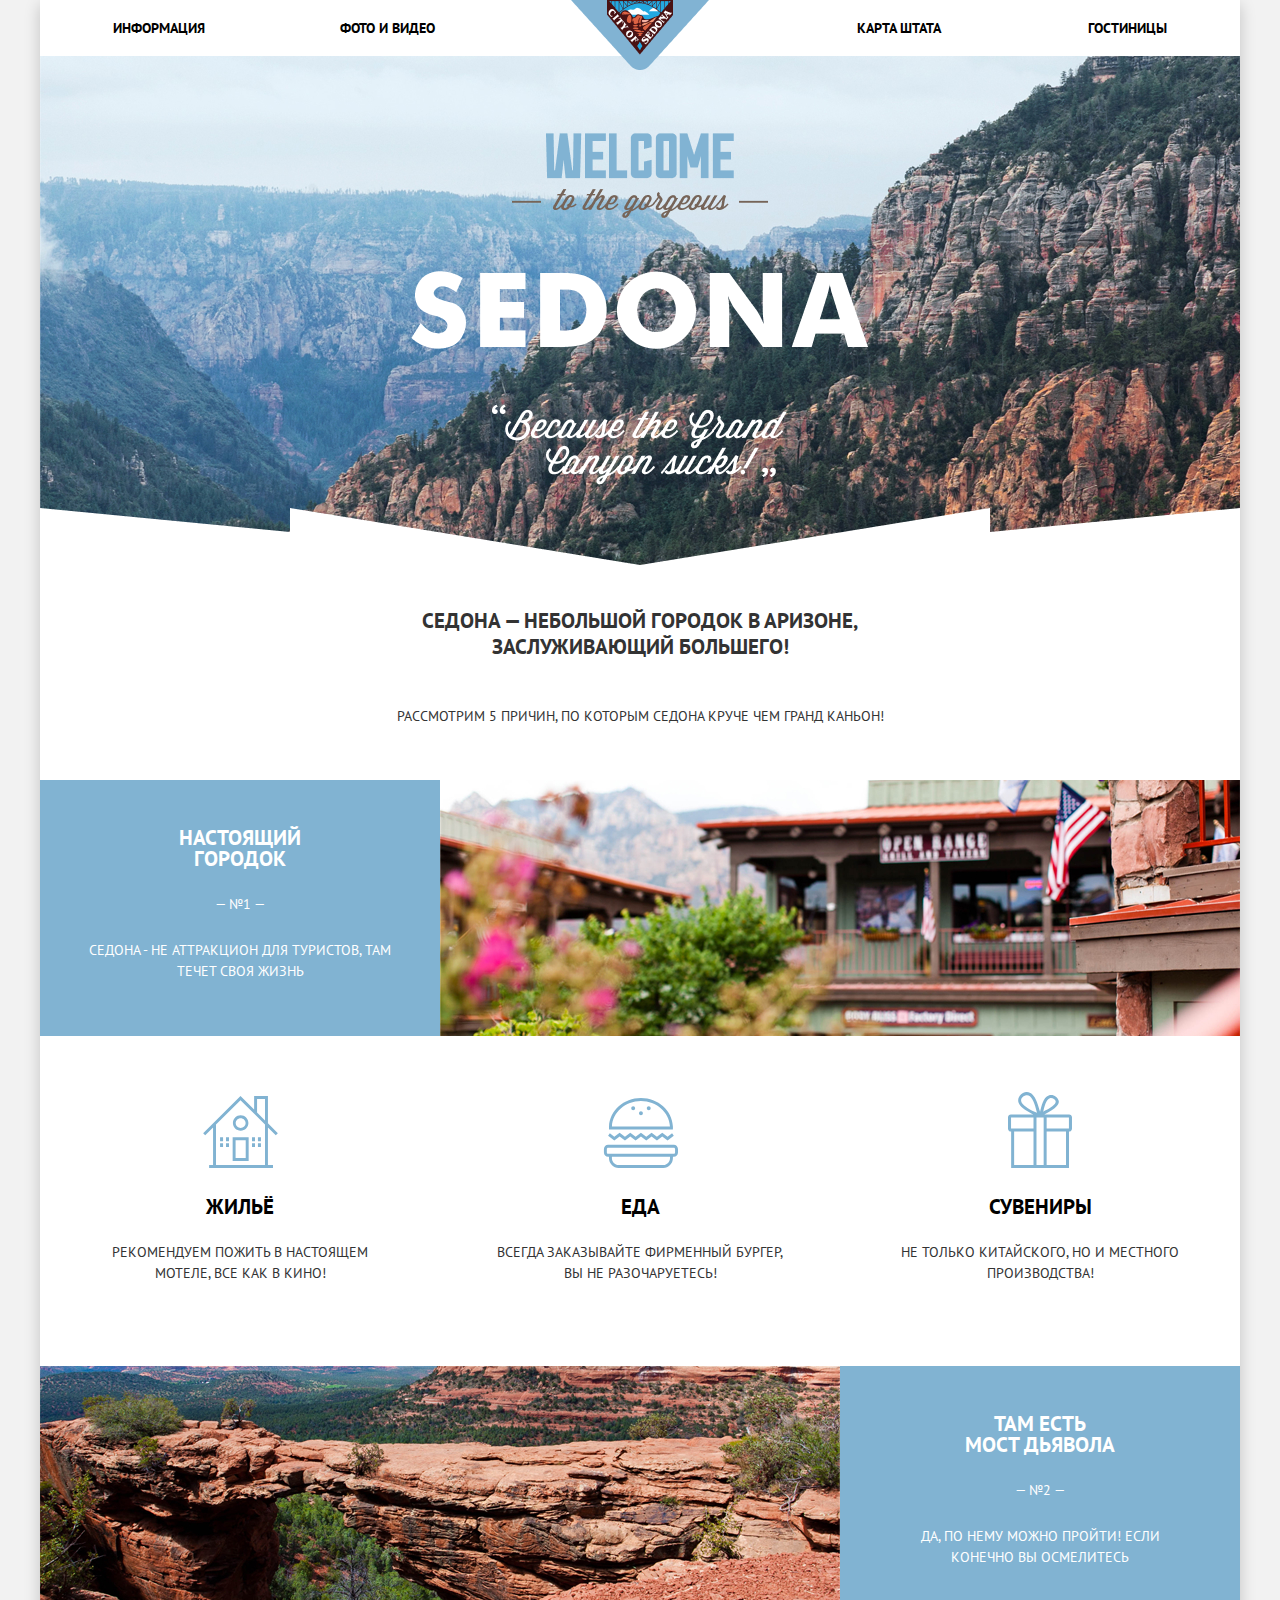
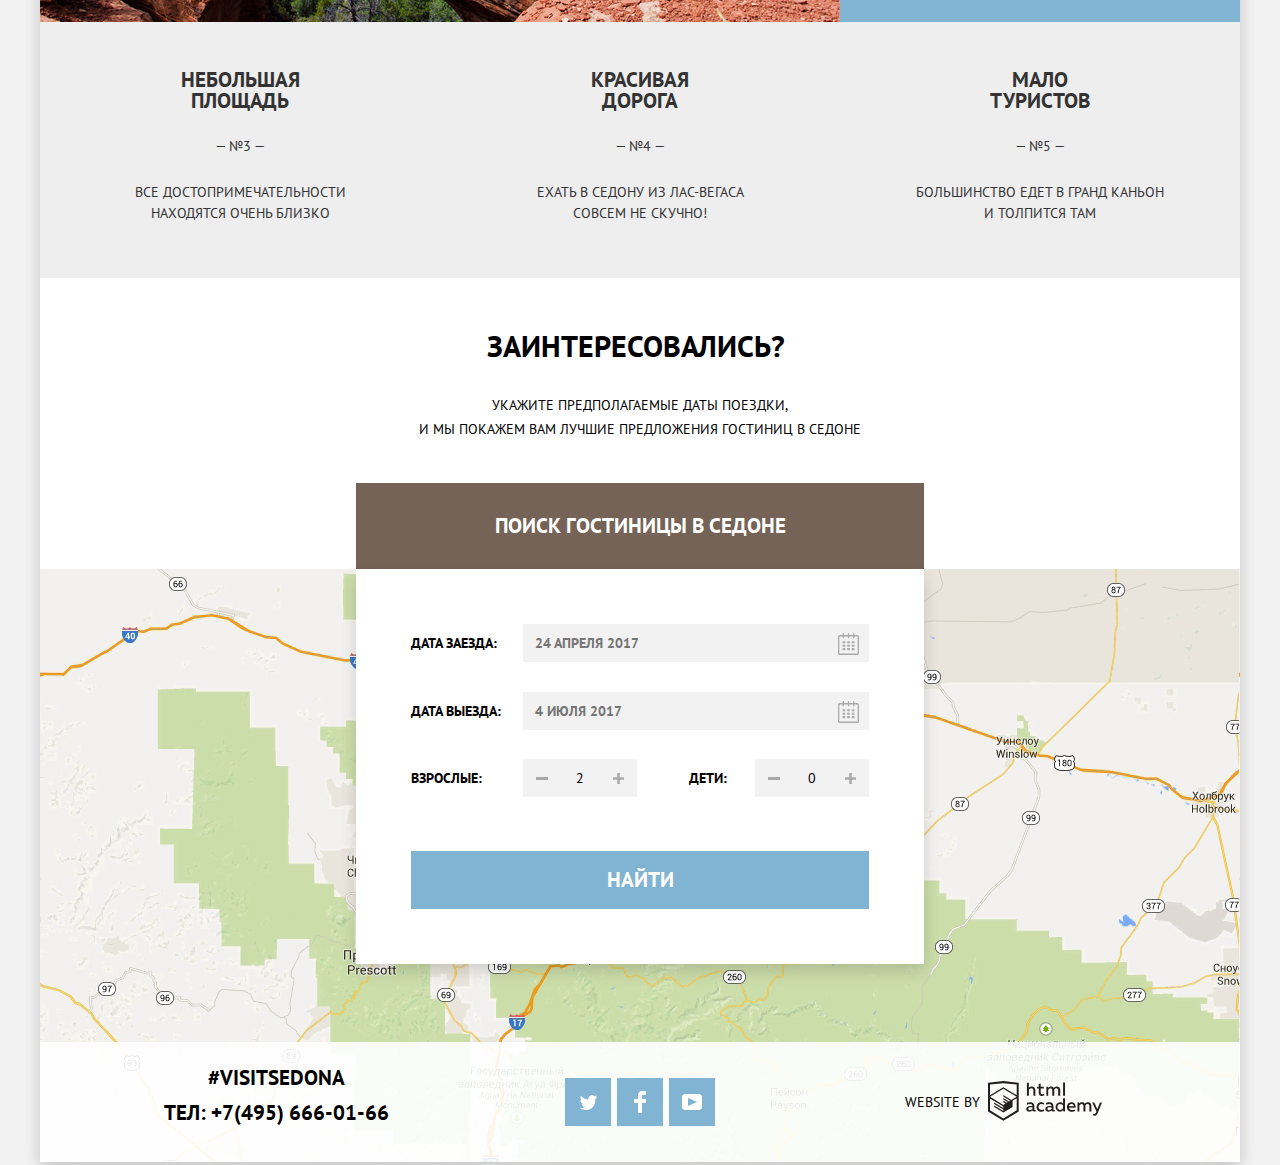
==== index.html @ 5b42297e "добавлен css.min" ====
<!DOCTYPE html>
<html class="page" lang="ru">

<head>
  <meta charset="utf-8">
  <title>HTML Academy: Седона</title>
  <link rel="icon" href="favicon.ico">
  <link rel="icon" href="img/Favicons/32.svg" type="image/svg+xml">
  <link rel="apple-touch-icon" href="img/Favicons/180.png">
  <link rel="manifest" href="manifest.webmanifest">
  <link rel="stylesheet" href="https://fonts.googleapis.com/css2?family=PT+Sans:wght@400;700&display=swap">
  <link rel="stylesheet" href="css/normalize.css">
  <link rel="stylesheet" href="css/style.min.css">
</head>

<body class="page-body">

  <header class="main-header container">
    <nav class="main-navigation">
      <ul class="site-navigation">
        <li><a class="navigation-link" href="#">Информация</a></li>
        <li><a class="navigation-link" href="#">Фото и видео</a></li>
        <li><a class="navigation-link" href="#">Карта штата</a></li>
        <li><a class="navigation-link" href="catalog.html">Гостиницы</a></li>
      </ul>
    </nav>
    <a class="main-header-logo"><img src="img/Icons/logo-sedona.png" alt="Логотип сайта города Седоны" width="138"
        height="70"></a>
  </header>

  <main class="container">
    <section class="welcome">
      <h1 class="visually-hidden">Поиск жилья в городке Седона</h1>
      <img class="welcome-img" src="img/Content/welcome.png" alt="Добро пожаловать в Седону" width="458" height="352">
    </section>

    <section class="features">
      <h2 class="visually-hidden">Преимущества</h2>
      <p class="features-slogan">Седона &mdash; небольшой городок в Аризоне,<br> заслуживающий большего!</p>
      <p class="features-list-title">Рассмотрим 5 причин, по которым Седона круче чем Гранд Каньон!</p>
      <ol class="features-list">
        <li class="features-item image-item">
          <div class="card">
            <h3>Настоящий <br> городок</h3>
            <span>&mdash; №1 &mdash;</span>
            <p>Седона - не аттракцион для туристов, там течет своя жизнь</p>
          </div>
          <img class="card-img-to-right" src="img/Content/sedona-houses.jpg" alt="Дома Седоны" width="800" height="256">
          <ul class="tips-list">
            <li class="tips-item">
              <h3>Жильё</h3>
              <p>Рекомендуем пожить в настоящем мотеле, все как в кино!</p>
              <img src="img/Icons/house-icon.svg" alt="Иконка дома" width="75" height="72">
            </li>
            <li class="tips-item">
              <h3>Еда</h3>
              <p>Всегда заказывайте фирменный бургер, вы не разочаруетесь!</p>
              <img src="img/Icons/burger-icon.svg" alt="Иконка бургера" width="75" height="70">
            </li>
            <li class="tips-item">
              <h3>Сувениры</h3>
              <p>Не только китайского, но и местного производства!</p>
              <img src="img/Icons/gift-icon.svg" alt="Иконка подарка" width="64" height="77">
            </li>
          </ul>
        </li>
        <li class="features-item image-item">
          <div class="card">
            <h3>Там есть <br> мост дьявола</h3>
            <span>&mdash; №2 &mdash;</span>
            <p>Да, по нему можно пройти! Если конечно вы осмелитесь</p>
          </div>
          <img class="card-img-to-left" src="img/Content/devils-bridge.jpg" alt="Каньон Мост дьявола" width="800"
            height="256">
        </li>
        <li class="features-item no-image-item">
          <div class="card">
            <h3>Небольшая <br> площадь</h3>
            <span>&mdash; №3 &mdash;</span>
            <p>Все достопримечательности находятся очень близко</p>
          </div>
        </li>
        <li class="features-item no-image-item">
          <div class="card">
            <h3>Красивая <br> дорога</h3>
            <span>&mdash; №4 &mdash;</span>
            <p>Ехать в Седону из Лас-Вегаса совсем не скучно!</p>
          </div>
        </li>
        <li class="features-item no-image-item">
          <div class="card">
            <h3>Мало <br> туристов</h3>
            <span>&mdash; №5 &mdash;</span>
            <p>Большинство едет в Гранд Каньон и&nbsp;толпится там</p>
          </div>
        </li>
      </ol>
    </section>

    <section class="hotel-appointment">
      <h2>Заинтересовались?</h2>
      <p class="appointment-info">Укажите предполагаемые даты поездки,<br> и мы покажем вам лучшие предложения гостиниц
        в Седоне</p>
      <div class="appointment-hotel-search">
        <div class="appointment-form-dropdown">
          <a href="catalog.html">Поиск гостиницы в Седоне</a>
        </div>
        <form class="appointment-form" action="https://echo.htmlacademy.ru" method="post">
          <div class="appointment-items">
            <div class="appointment-item">
              <label class="appointment-label" for="check-in-date">Дата заезда:</label>
              <div class="appointment-date-input">
                <input class="appointment-input" type="text" id="check-in-date" placeholder="24 апреля 2017">
                <svg class="calendar-icon" width="21" height="23" viewBox="0 0 21 23" fill="none"
                  xmlns="http://www.w3.org/2000/svg">
                  <path fill-rule="evenodd" clip-rule="evenodd"
                    d="M16.406 3.02498H19.251C20.217 3.02498 21 3.84698 21 4.86198V21.164C21 22.179 20.217 23 19.251 23H1.75C0.784 23 0 22.179 0 21.164V4.86198C0 3.84698 0.784 3.02498 1.75 3.02498H4.593V1.64798C4.593 1.26698 4.887 0.958984 5.25 0.958984C5.612 0.958984 5.906 1.26698 5.906 1.64798V3.02498H9.844V1.64798C9.844 1.26698 10.138 0.958984 10.501 0.958984C10.862 0.958984 11.156 1.26698 11.156 1.64798V3.02498H15.094V1.64798C15.094 1.26698 15.387 0.958984 15.75 0.958984C16.112 0.958984 16.406 1.26698 16.406 1.64798V3.02498ZM19.5646 21.484C19.6466 21.3979 19.691 21.2828 19.688 21.164H19.689V4.86198C19.689 4.60898 19.493 4.40298 19.252 4.40298H16.407V5.78098C16.407 6.16198 16.113 6.46998 15.751 6.46998C15.388 6.46998 15.095 6.16198 15.095 5.78098V4.40298H11.157V5.78098C11.157 6.16198 10.863 6.46998 10.502 6.46998C10.139 6.46998 9.845 6.16198 9.845 5.78098V4.40298H5.907V5.78098C5.907 6.16198 5.613 6.46998 5.251 6.46998C4.888 6.46998 4.594 6.16198 4.594 5.78098V4.40298H1.75C1.50263 4.40953 1.30696 4.61458 1.312 4.86198V21.164C1.30696 21.4114 1.50263 21.6164 1.75 21.623H19.251C19.3698 21.6201 19.4826 21.5701 19.5646 21.484Z"
                    fill="#A9A9A9" />
                  <path fill-rule="evenodd" clip-rule="evenodd"
                    d="M4.59399 9.2251H7.21899V11.2911H4.59399V9.2251ZM4.59399 12.6681H7.21899V14.7351H4.59399V12.6681ZM7.21899 16.1121H4.59399V18.1781H7.21899V16.1121ZM9.18799 16.1121H11.813V18.1781H9.18799V16.1121ZM11.813 12.6681H9.18799V14.7351H11.813V12.6681ZM9.18799 9.2251H11.813V11.2911H9.18799V9.2251ZM16.406 16.1121H13.781V18.1781H16.406V16.1121ZM13.781 12.6681H16.406V14.7351H13.781V12.6681ZM16.406 9.2251H13.781V11.2911H16.406V9.2251Z"
                    fill="#A9A9A9" />
                </svg>
              </div>
            </div>
            <div class="appointment-item">
              <label class="appointment-label" for="check-out-date">Дата выезда: </label>
              <div class="appointment-date-input">
                <input class="appointment-input" type="text" id="check-out-date" placeholder="4 июля 2017">
                <svg class="calendar-icon" width="21" height="23" viewBox="0 0 21 23" fill="none"
                  xmlns="http://www.w3.org/2000/svg">
                  <path fill-rule="evenodd" clip-rule="evenodd"
                    d="M16.406 3.02498H19.251C20.217 3.02498 21 3.84698 21 4.86198V21.164C21 22.179 20.217 23 19.251 23H1.75C0.784 23 0 22.179 0 21.164V4.86198C0 3.84698 0.784 3.02498 1.75 3.02498H4.593V1.64798C4.593 1.26698 4.887 0.958984 5.25 0.958984C5.612 0.958984 5.906 1.26698 5.906 1.64798V3.02498H9.844V1.64798C9.844 1.26698 10.138 0.958984 10.501 0.958984C10.862 0.958984 11.156 1.26698 11.156 1.64798V3.02498H15.094V1.64798C15.094 1.26698 15.387 0.958984 15.75 0.958984C16.112 0.958984 16.406 1.26698 16.406 1.64798V3.02498ZM19.5646 21.484C19.6466 21.3979 19.691 21.2828 19.688 21.164H19.689V4.86198C19.689 4.60898 19.493 4.40298 19.252 4.40298H16.407V5.78098C16.407 6.16198 16.113 6.46998 15.751 6.46998C15.388 6.46998 15.095 6.16198 15.095 5.78098V4.40298H11.157V5.78098C11.157 6.16198 10.863 6.46998 10.502 6.46998C10.139 6.46998 9.845 6.16198 9.845 5.78098V4.40298H5.907V5.78098C5.907 6.16198 5.613 6.46998 5.251 6.46998C4.888 6.46998 4.594 6.16198 4.594 5.78098V4.40298H1.75C1.50263 4.40953 1.30696 4.61458 1.312 4.86198V21.164C1.30696 21.4114 1.50263 21.6164 1.75 21.623H19.251C19.3698 21.6201 19.4826 21.5701 19.5646 21.484Z"
                    fill="#A9A9A9" />
                  <path fill-rule="evenodd" clip-rule="evenodd"
                    d="M4.59399 9.2251H7.21899V11.2911H4.59399V9.2251ZM4.59399 12.6681H7.21899V14.7351H4.59399V12.6681ZM7.21899 16.1121H4.59399V18.1781H7.21899V16.1121ZM9.18799 16.1121H11.813V18.1781H9.18799V16.1121ZM11.813 12.6681H9.18799V14.7351H11.813V12.6681ZM9.18799 9.2251H11.813V11.2911H9.18799V9.2251ZM16.406 16.1121H13.781V18.1781H16.406V16.1121ZM13.781 12.6681H16.406V14.7351H13.781V12.6681ZM16.406 9.2251H13.781V11.2911H16.406V9.2251Z"
                    fill="#A9A9A9" />
                </svg>
              </div>
            </div>
            <div class="half-items">
              <div class="half-item half-item-to-left">
                <label for="adult-counter">Взрослые: </label>
                <span class="number-counter">
                  <span class="number-input number-input-button" tabindex="-1">
                    <svg width="12" height="3" viewBox="0 0 12 3" fill="none" xmlns="http://www.w3.org/2000/svg">
                      <rect width="12" height="3" fill="#A9A9A9" />
                    </svg>
                  </span>
                  <input class="number-input" id="adult-counter" type="number" min="0" max="10" value="2" />
                  <span class="number-input number-input-button" tabindex="-1">
                    <svg width="11" height="11" viewBox="0 0 11 11" fill="none" xmlns="http://www.w3.org/2000/svg">
                      <path fill-rule="evenodd" clip-rule="evenodd"
                        d="M4.23086 6.76932V11H6.76932V6.76932H11V4.23086H6.76932V0H4.23085V4.23086H0V6.76932H4.23086Z"
                        fill="#A9A9A9" />
                    </svg>
                  </span>
                </span>
              </div>
              <div class="half-item half-item-to-right">
                <label for="kids-counter">Дети: </label>
                <span class="number-counter">
                  <span class="number-input number-input-button" tabindex="-1">
                    <svg width="12" height="3" viewBox="0 0 12 3" fill="none" xmlns="http://www.w3.org/2000/svg">
                      <rect width="12" height="3" fill="#A9A9A9" />
                    </svg>
                  </span>
                  <input class="number-input" id="kids-counter" type="number" min="0" max="10" value="0" />
                  <span class="number-input number-input-button" tabindex="-1">
                    <svg width="11" height="11" viewBox="0 0 11 11" fill="none" xmlns="http://www.w3.org/2000/svg">
                      <path fill-rule="evenodd" clip-rule="evenodd"
                        d="M4.23086 6.76932V11H6.76932V6.76932H11V4.23086H6.76932V0H4.23085V4.23086H0V6.76932H4.23086Z"
                        fill="#A9A9A9" />
                    </svg>
                  </span>
                </span>
              </div>
            </div>
          </div>
          <button class="find-button"><span>Найти</span></button>
        </form>
      </div>
    </section>

    <section class="main-map">
      <h2 class="visually-hidden">Карта</h2>
      <iframe
        src="https://www.google.com/maps/embed?pb=!1m18!1m12!1m3!1d52385.18050597841!2d-111.83015800780844!3d34.854373381029255!2m3!1f0!2f0!3f0!3m2!1i1024!2i768!4f13.1!3m3!1m2!1s0x872da132f942b00d%3A0x5548c523fa6c8efd!2z0KHQtdC00L7QvdCwLCDQkNGA0LjQt9C-0L3QsCA4NjMzNiwg0KHQqNCQ!5e0!3m2!1sru!2sru!4v1616085485214!5m2!1sru!2sru"
        width="1200" height="590" style="border:0;" allowfullscreen="" loading="lazy"></iframe>
    </section>
  </main>

  <footer class="main-footer container index-footer">
    <div class="footer-contacts">
      <a class="footer-hashtag-link">#Visitsedona</a>
      <div class="footer-phone">
        <span>Тел: </span><a class="footer-phone-link" href="tel:+74956660166">+7(495) 666-01-66</a>
      </div>
    </div>

    <ul class="footer-social">
      <li>
        <a class="social-button"><svg width="17" height="17" viewBox="0 0 17 17" fill="none"
            xmlns="http://www.w3.org/2000/svg">
            <path
              d="M10.95 1.14409C12.635 0.648089 13.934 1.41409 14.527 2.32309C15.2 2.09209 15.858 1.84209 16.538 1.61509C16.5249 2.30145 16.2117 2.94761 15.681 3.38309C16.366 3.55309 16.985 2.89209 16.985 2.89209C16.816 3.89209 15.979 4.68009 15.422 4.91609C15.191 11.6661 12.247 16.1331 5.34498 15.9981H4.89898C4.48898 15.9981 0.734977 15.5381 0.000976562 14.1111C2.27198 14.3071 3.89398 13.6891 4.69398 12.9341C3.73398 12.6341 2.01498 12.4571 1.71498 9.98409C2.06398 10.0901 2.27898 10.2121 2.90498 10.1031C1.70498 9.24709 0.373977 8.53009 0.447977 6.33009C0.732977 6.65809 1.51498 6.86609 1.78798 6.80209C1.08498 6.56109 -0.182023 3.44209 0.893977 1.85009C2.71198 3.70409 4.62898 5.45609 8.04598 5.62309C8.25398 3.33009 9.18298 1.79309 10.95 1.14409Z"
              fill="white" />
          </svg></a>
      </li>
      <li>
        <a class="social-button"><svg width="12" height="22" viewBox="0 0 12 22" fill="none"
            xmlns="http://www.w3.org/2000/svg">
            <path d="M12 4V0H8C5.79086 0 4 1.79086 4 4V8H0V12H4V22H8V12H12V8H8V4H12Z" fill="white" />
          </svg></a>
      </li>
      <li>
        <a class="social-button"><svg width="20" height="16" viewBox="0 0 20 16" fill="none"
            xmlns="http://www.w3.org/2000/svg">
            <path fill-rule="evenodd" clip-rule="evenodd"
              d="M3 0H17C18.65 0 20 1.35 20 3V13C20 14.65 18.65 16 17 16H3C1.35 16 0 14.65 0 13V3C0 1.35 1.35 0 3 0ZM6.027 4.002V11.998L15.014 8L6.027 4.002Z"
              fill="white" />
          </svg></a>
      </li>
    </ul>

    <p class="footer-copyright"><span>Website by</span><a class="copyright-button"
        href="https://htmlacademy.ru/intensive/htmlcss"><svg width="115" height="41" viewBox="0 0 115 41" fill="none"
          xmlns="http://www.w3.org/2000/svg">
          <path fill-rule="evenodd" clip-rule="evenodd"
            d="M15.5197 1.05737H15.3509L0 2.71895V31.4945L15.3509 40.8382L30.7018 31.4945V2.71895L15.5197 1.05737ZM77.0183 2.62185H75.0876V15.7311H77.0183V2.62185ZM40.8619 2.63264V7.76843C41.6131 6.9864 42.6386 6.5436 43.7105 6.53843C44.6823 6.47908 45.6329 6.84495 46.3253 7.54479C47.0177 8.24462 47.3866 9.21244 47.3399 10.2068V15.7634H45.367V10.4658C45.4231 9.94897 45.2754 9.43059 44.9566 9.02553C44.6377 8.62047 44.174 8.36218 43.6683 8.3079H43.3518C42.3456 8.36979 41.4321 8.9295 40.9041 9.80764V15.7634H38.8995V2.63264H40.8619ZM77.0183 31.4837H75.2775V30.0595C74.4828 31.1353 73.23 31.7538 71.9119 31.7211C69.4751 31.5528 67.5825 29.4822 67.5825 26.9845C67.5825 24.4867 69.4751 22.4162 71.9119 22.2479C73.1195 22.2052 74.2818 22.7203 75.0771 23.6505V18.3205H77.0183V31.4837ZM47.0656 30.0595C47.263 30.0515 47.4583 30.0152 47.6459 29.9516V31.3866C47.2482 31.5404 46.826 31.6172 46.4009 31.6132C45.6482 31.6769 44.9394 31.2429 44.639 30.5342C43.7036 31.31 42.5302 31.7227 41.3261 31.6995C39.733 31.6995 38.256 30.804 38.256 28.9482C38.256 26.65 40.3661 25.9379 42.1702 25.9379C42.9402 25.9505 43.707 26.0408 44.4596 26.2076V25.884C44.4596 24.805 43.6578 23.9742 42.1491 23.9742C41.0585 23.9764 39.9804 24.2116 38.9839 24.6647V22.8305C40.0678 22.451 41.204 22.2506 42.3495 22.2371C44.8394 22.2371 46.3693 23.4455 46.3693 26.1753V29.4121C46.3546 29.5668 46.401 29.721 46.4981 29.8406C46.5951 29.9601 46.7349 30.035 46.8862 30.0487H47.0656V30.0595ZM40.2711 28.8403C40.298 29.229 40.4761 29.5905 40.7655 29.844C41.055 30.0974 41.4317 30.2217 41.8115 30.189H41.9275C42.8819 30.1906 43.7973 29.8022 44.4702 29.11V27.5779C43.842 27.4414 43.2026 27.3655 42.5605 27.3513C41.5055 27.3513 40.2817 27.7074 40.2817 28.8403H40.2711ZM56.0229 22.9384C55.1962 22.4632 54.2596 22.2246 53.3115 22.2479H52.9422C51.7332 22.2873 50.5891 22.8166 49.7619 23.7192C48.9347 24.6218 48.4923 25.8236 48.5321 27.06V27.5024C48.6957 30.0004 50.805 31.8921 53.2482 31.7318C54.2519 31.7555 55.2477 31.5452 56.1601 31.1168V29.2718C55.3769 29.7215 54.4945 29.9591 53.5963 29.9624C52.5199 30.0288 51.4963 29.4793 50.9385 28.5356C50.3806 27.5918 50.3806 26.4095 50.9385 25.4658C51.4963 24.522 52.5199 23.9725 53.5963 24.039C54.461 24.0357 55.3066 24.2989 56.0229 24.7942V22.9384ZM66.1514 30.0595C66.3488 30.0515 66.5441 30.0152 66.7317 29.9516V31.3866C66.334 31.5404 65.9118 31.6172 65.4867 31.6132C64.734 31.6769 64.0252 31.2429 63.7248 30.5342C62.7894 31.31 61.616 31.7227 60.4119 31.6995C58.8188 31.6995 57.3417 30.804 57.3417 28.9482C57.3417 26.65 59.4518 25.9379 61.256 25.9379C62.0259 25.9505 62.7928 26.0408 63.5454 26.2076V25.884C63.5454 24.805 62.7436 23.9742 61.2349 23.9742C60.1443 23.9764 59.0662 24.2116 58.0697 24.6647V22.8305C59.1536 22.451 60.2897 22.2506 61.4353 22.2371C63.9252 22.2371 65.455 23.4455 65.455 26.1753V29.4121C65.4404 29.5668 65.4868 29.721 65.5838 29.8406C65.6809 29.9601 65.8207 30.035 65.972 30.0487H66.1514V30.0595ZM59.855 29.8481C59.5632 29.5943 59.3837 29.2311 59.3569 28.8403H59.378C59.378 27.7074 60.5385 27.3513 61.6569 27.3513C62.299 27.3655 62.9383 27.4414 63.5665 27.5779V29.11C62.8937 29.8022 61.9782 30.1906 61.0239 30.189H60.9078C60.5263 30.2247 60.1469 30.1019 59.855 29.8481ZM69.3271 26.9305C69.3271 25.2859 70.6308 23.9526 72.239 23.9526L72.2601 24.0066C73.4742 24.0066 74.5742 24.7382 75.0665 25.8732V28.0311C74.5856 29.1871 73.4673 29.9296 72.239 29.9084C70.6308 29.9084 69.3271 28.5752 69.3271 26.9305ZM83.3486 22.2479C86.8408 22.2479 88.0541 25.1395 87.4844 27.7397H80.922C81.1436 29.3582 82.6839 30.0163 84.2876 30.0163C85.2509 30.0196 86.2027 29.8021 87.0729 29.3797V31.1061C86.0736 31.5421 84.9939 31.7519 83.9078 31.7211C81.2385 31.7211 78.8963 30.189 78.8963 26.9521C78.8362 25.7502 79.2482 24.5736 80.0408 23.6841C80.8334 22.7945 81.9408 22.2658 83.1165 22.2155H83.3486V22.2479ZM80.8693 26.1753C80.9704 24.8237 82.1216 23.8104 83.4436 23.9095H83.4858C84.1064 23.8531 84.7196 24.08 85.1612 24.5295C85.6028 24.979 85.8275 25.6051 85.7752 26.24H80.8693V26.1753ZM89.489 31.4621V22.4961H91.2298V23.575C91.9777 22.7197 93.041 22.2229 94.1628 22.2047C95.2951 22.1328 96.3712 22.7163 96.9482 23.7153C97.7407 22.8335 98.8477 22.3161 100.018 22.2803C100.952 22.2327 101.859 22.6011 102.507 23.2901C103.154 23.9792 103.478 24.9213 103.394 25.8732V31.4837H101.39V25.9271C101.437 25.4734 101.306 25.0191 101.024 24.6647C100.743 24.3104 100.336 24.0852 99.8917 24.039H99.6174C98.7512 24.0941 97.9525 24.536 97.4335 25.2474V31.4837H95.4289V25.9271C95.4728 25.47 95.3357 25.0139 95.0481 24.6611C94.7606 24.3082 94.3467 24.088 93.8991 24.0497H93.6881C92.7466 24.1344 91.8915 24.6449 91.3564 25.4416V31.5161H89.5312L89.489 31.4621ZM113.977 22.4745H111.972L109.324 29.2718L106.306 22.4853H104.196L108.417 31.5484L108.237 32.0016C107.72 33.3611 107.003 34.0516 106.053 34.0516C105.75 34.0548 105.447 34.0112 105.156 33.9221V35.6161C105.536 35.7125 105.926 35.7632 106.317 35.7671C107.646 35.7671 108.902 35.0226 109.851 32.6813L113.977 22.4745ZM52.689 6.78658V3.54974L50.7266 4.01369V6.73264H49.144V8.49132H50.7899V12.9905C50.7231 13.817 51.0244 14.6301 51.61 15.2038C52.1955 15.7775 53.0028 16.0505 53.8073 15.9468C54.5996 15.9535 55.3875 15.8259 56.139 15.5692V13.8429C55.5727 14.0781 54.9672 14.199 54.356 14.199C53.2165 14.199 52.689 13.8105 52.689 12.6237V8.5129H55.8541V6.78658H52.689ZM58.3862 15.7526V6.75421H60.1376V7.83316C60.8811 6.97655 61.9403 6.476 63.0601 6.45211C64.1624 6.38099 65.2146 6.93142 65.8032 7.88711C66.5958 7.00534 67.7028 6.48794 68.8734 6.45211C69.8138 6.41462 70.7233 6.79859 71.364 7.50353C72.0046 8.20846 72.3126 9.16418 72.2073 10.1205V15.7418H70.2028V10.1853C70.2499 9.73151 70.1184 9.27721 69.8373 8.92287C69.5561 8.56853 69.1485 8.34334 68.7046 8.29711H68.4619C67.5957 8.35228 66.797 8.7942 66.278 9.50553V15.7418H64.2734V10.1853C64.3206 9.73151 64.1891 9.27721 63.9079 8.92287C63.6268 8.56853 63.2191 8.34334 62.7752 8.29711H62.5326C61.5911 8.38181 60.736 8.89229 60.2009 9.68895V15.7634H58.3862V15.7526ZM28.6972 30.3033L28.7078 30.2968L28.6972 30.3184V30.3033ZM28.6972 18.3205V30.3033L15.3509 38.4321L2.00459 30.3184V18.5147L15.2876 26.6068V28.0311L6.18257 22.5284V23.9418L15.3404 29.5632V31.0629L6.19312 25.4955V26.9521L15.3509 32.5734L24.5826 26.9197V20.8129L28.6972 18.3205ZM28.7078 16.7776L25.0362 18.9355L23.3482 20.0145L15.3087 15.0837V16.4971L22.156 20.7266L22.0083 20.8237L20.9532 21.4063L15.2876 17.9537V19.3995L19.761 22.1184L18.706 22.8413L15.3298 20.7913V22.2047L17.5454 23.5426L15.2982 24.9021L2.11009 16.864L15.3087 8.72869L28.7078 16.7776ZM15.2876 7.27211L28.7078 15.3534V4.56395L15.3615 3.12895L2.01514 4.56395V15.3534L15.2876 7.27211Z"
            fill="#231F20" />
        </svg></a>
    </p>
  </footer>

</body>

</html>
---- css/style.min.css ----
:root{--basic-white:#ffffff;--basic-light-blue:#81b3d2;--basic-mid-blue:#669ec0;--basic-dark-blue:#5496bd;--basic-light-grey:#f2f2f2;--basic-mid-grey:#eeeeee;--basic-dark-grey:#a9a9a9;--basic-light-brown:#766357;--basic-mid-brown:#604e43;--basic-dark-brown:#503e33;--basic-black:#000000;--basic-extra-dark:#333333;--special-light-grey:#cacaca;--special-dark-grey:#666666;--special-grey:#bdbbbc;--special-dark:#231f20;--special-dark-blue:#ebebeb;--special-mid-blue:#e5e5e5;--special-white:rgba(255, 255, 255, 0.9)}.page-body{width:1200px;margin:0 auto;padding:0;font-family:"PT Sans",Arial,Helvetica,sans-serif;font-style:normal;font-size:14px;line-height:21px;font-weight:400;color:var(--basic-extra-dark);text-transform:uppercase;background-color:var(--basic-white);-webkit-box-shadow:0 5px 15px rgba(0,1,1,.2);box-shadow:0 5px 15px rgba(0,1,1,.2);min-height:100%;display:-ms-grid;display:grid;-ms-grid-rows:-webkit-min-content 1fr -webkit-min-content;-ms-grid-rows:min-content 1fr min-content;grid-template-rows:-webkit-min-content 1fr -webkit-min-content;grid-template-rows:min-content 1fr min-content;-ms-flex-line-pack:start;align-content:start}a{text-decoration:none}img{max-width:100%;height:auto}.visually-hidden{position:absolute;clip:rect(0 0 0 0);width:1px;height:1px;margin:-1px}.page{height:100%;background-color:var(--basic-light-grey)}.main-header{margin-bottom:0;position:relative}.main-header-logo{position:absolute;top:0;left:531px}.container{width:1200px;margin:0 auto;padding:0}.main-navigation{margin:0;padding:0;font-weight:700;font-size:14px;line-height:26px;color:var(--basic-black);background-color:transparent}.site-navigation{margin:auto 0;padding:0;min-height:56px;list-style:none;display:-ms-grid;display:grid;-ms-grid-columns:1fr 1fr 2fr 1fr 1fr;grid-template-columns:1fr 1fr 2fr 1fr 1fr;-webkit-box-align:center;-ms-flex-align:center;align-items:center}.site-navigation li:nth-child(4n+1){-ms-grid-column:1;-ms-grid-column-span:1;grid-column:1/2;padding-left:73px}.site-navigation li:nth-child(4n+2){-ms-grid-column:2;-ms-grid-column-span:1;grid-column:2/3;padding-left:100px}.site-navigation li:nth-child(4n+3),.site-navigation li:nth-child(4n+4){-ms-grid-column:4;-ms-grid-column-span:1;grid-column:4/5;text-align:right;padding-right:99px}.site-navigation li:nth-child(4n+4){-ms-grid-column:5;grid-column:5/6;padding-right:73px}.navigation-link{color:var(--basic-black)}.navigation-link:focus,.navigation-link:hover{color:var(--basic-light-blue)}.navigation-link:active{color:var(--basic-black);opacity:.3}.navigation-link-current{color:var(--basic-light-brown)}.welcome{height:509px;background-image:url(../img/Background/background-welcome.jpg);background-color:var(--basic-light-blue);background-repeat:no-repeat;margin:0;padding-top:77px;-webkit-box-sizing:border-box;box-sizing:border-box;display:-webkit-box;display:-ms-flexbox;display:flex;-webkit-box-orient:vertical;-webkit-box-direction:normal;-ms-flex-direction:column;flex-direction:column;-webkit-box-pack:justify;-ms-flex-pack:justify;justify-content:space-between;-webkit-box-align:center;-ms-flex-align:center;align-items:center}.welcome-img{width:458px;height:352px;margin:0 auto}.welcome::after{content:url(../img/Background/welcome-bottom-shape.png);height:57px;margin:0;padding:0}.features-list-title,.features-slogan{line-height:26px;text-align:center;margin-top:43px}.features-slogan{font-weight:700;font-size:21px}.features-list-title{color:var(--basic-extra-dark);font-size:14px;margin-bottom:51px}.features-list,.tips-list{list-style:none;margin:0;padding:0}.features-list{display:-ms-grid;display:grid;-ms-grid-columns:1fr 1fr 1fr;grid-template-columns:1fr 1fr 1fr;-ms-grid-rows:-webkit-min-content 256px 256px;-ms-grid-rows:min-content 256px 256px;grid-template-rows:-webkit-min-content 256px 256px;grid-template-rows:min-content 256px 256px;-webkit-box-align:center;-ms-flex-align:center;align-items:center}.features-list>:nth-child(1){-ms-grid-row:1;-ms-grid-column:1}.features-list>:nth-child(2){-ms-grid-row:1;-ms-grid-column:2}.features-list>:nth-child(3){-ms-grid-row:1;-ms-grid-column:3}.features-list>:nth-child(4){-ms-grid-row:2;-ms-grid-column:1}.features-list>:nth-child(5){-ms-grid-row:2;-ms-grid-column:2}.features-list>:nth-child(6){-ms-grid-row:2;-ms-grid-column:3}.features-list>:nth-child(7){-ms-grid-row:3;-ms-grid-column:1}.features-list>:nth-child(8){-ms-grid-row:3;-ms-grid-column:2}.features-list>:nth-child(9){-ms-grid-row:3;-ms-grid-column:3}.image-item{grid-column:1/-1;width:1200px;color:var(--basic-white);background-color:var(--basic-light-blue);margin:0;padding:0;display:-webkit-box;display:-ms-flexbox;display:flex;-ms-flex-wrap:wrap;flex-wrap:wrap;-webkit-box-align:center;-ms-flex-align:center;align-items:center}.card,.card h3,.card p{-webkit-box-sizing:border-box;box-sizing:border-box}.card{width:400px;padding:47px 49px 54px;display:-webkit-box;display:-ms-flexbox;display:flex;-webkit-box-orient:vertical;-webkit-box-direction:normal;-ms-flex-direction:column;flex-direction:column;-webkit-box-pack:center;-ms-flex-pack:center;justify-content:center}.card h3,.card p{margin-top:0;margin-bottom:25px}.card p{margin-top:25px;margin-bottom:0}.card-img-to-left,.tips-item img{-webkit-box-ordinal-group:0;-ms-flex-order:-1;order:-1}.features-item,.tips-item{font-weight:400;font-size:14px;line-height:21px;text-align:center}.features-item h3,.tips-item h3{font-weight:700;font-size:21px;line-height:21px}.no-image-item{width:400px;min-height:256px;-webkit-box-sizing:border-box;box-sizing:border-box;background-color:var(--basic-mid-grey)}.no-image-item .card{padding-left:69px;padding-right:69px}.tips-list{display:-ms-grid;display:grid;-ms-grid-columns:1fr 1fr 1fr;grid-template-columns:1fr 1fr 1fr}.tips-item,.tips-item h3{-webkit-box-sizing:border-box;box-sizing:border-box}.tips-item{min-height:330px;width:400px;color:var(--basic-black);background-color:var(--basic-white);padding-right:50px;padding-left:50px;padding-bottom:68px;display:-webkit-box;display:-ms-flexbox;display:flex;-webkit-box-orient:vertical;-webkit-box-direction:normal;-ms-flex-direction:column;flex-direction:column;-webkit-box-pack:end;-ms-flex-pack:end;justify-content:flex-end;-webkit-box-align:center;-ms-flex-align:center;align-items:center}.tips-item h3{margin-top:28px;margin-bottom:25px}.tips-item p{color:var(--basic-extra-dark);margin-top:0}.hotel-appointment{font-weight:700;font-size:14px;line-height:24px;color:var(--basic-black);text-align:center;margin-top:56px}.hotel-appointment h2{font-size:30px;line-height:24px;padding-right:9px}.appointment-info{font-weight:400;font-size:14px;margin-top:35px;line-height:24px}.appointment-hotel-search{margin-top:42px;margin-left:auto;margin-right:auto;padding:0;width:568px;position:relative;display:-webkit-box;display:-ms-flexbox;display:flex;-webkit-box-orient:vertical;-webkit-box-direction:normal;-ms-flex-direction:column;flex-direction:column}.appointment-form-dropdown{background-color:var(--basic-light-brown);height:86px;font-size:21px;display:-webkit-box;display:-ms-flexbox;display:flex;-webkit-box-pack:center;-ms-flex-pack:center;justify-content:center;-webkit-box-align:center;-ms-flex-align:center;align-items:center}.appointment-form-dropdown a{color:var(--basic-white)}.appointment-form-dropdown:focus,.appointment-form-dropdown:hover{background-color:var(--basic-mid-brown)}.appointment-form-dropdown:active{background-color:var(--basic-dark-brown)}.appointment-form-dropdown:active a,.find-button:active span{opacity:.3}.appointment-form{min-height:395px;-webkit-box-sizing:border-box;box-sizing:border-box;margin:0;padding:55px;position:absolute;top:100%;background-color:var(--basic-white);-webkit-box-shadow:0 7px 15px rgba(0,1,1,.15);box-shadow:0 7px 15px rgba(0,1,1,.15);-webkit-box-orient:vertical;-webkit-box-direction:normal;-ms-flex-direction:column;flex-direction:column}.appointment-form,.appointment-item,.appointment-items{display:-webkit-box;display:-ms-flexbox;display:flex;-webkit-box-pack:justify;-ms-flex-pack:justify;justify-content:space-between}.appointment-items{min-height:173px;-webkit-box-orient:vertical;-webkit-box-direction:normal;-ms-flex-direction:column;flex-direction:column}.appointment-item{position:relative;-webkit-box-align:center;-ms-flex-align:center;align-items:center}.appointment--date-input{margin:0;padding:0}.appointment-input{font-family:inherit;font-size:inherit;font-weight:inherit;text-transform:uppercase;color:var(--basic-black);background-color:var(--basic-light-grey);width:346px;height:38px;text-indent:10px;-webkit-box-sizing:border-box;box-sizing:border-box;border:0}.appointment-input:hover{background-color:var(--special-dark-blue)}.appointment-input:focus{background-color:var(--basic-white);border:2px solid var(--special-mid-blue)}.calendar-icon{position:absolute;top:8px;right:10px}.calendar-icon:focus path,.calendar-icon:hover path{fill:var(--basic-black)}.calendar-icon:active path{fill:var(--basic-light-blue)}.half-item,.half-items{display:-webkit-box;display:-ms-flexbox;display:flex;-webkit-box-pack:justify;-ms-flex-pack:justify;justify-content:space-between;-webkit-box-align:center;-ms-flex-align:center;align-items:center}.half-item{width:226px}.half-item-to-right{-webkit-box-pack:end;-ms-flex-pack:end;justify-content:flex-end}.half-item-to-right label{margin-right:28px}input[type=number]{-webkit-appearance:textfield;-moz-appearance:textfield;appearance:textfield}input[type=number]::-webkit-inner-spin-button,input[type=number]::-webkit-outer-spin-button{-webkit-appearance:none}.number-counter{display:-webkit-box;display:-ms-flexbox;display:flex}.number-input{padding:0;border:0;background:var(--basic-light-grey);height:38px;width:38px;text-align:center;font-size:14px}.number-input-button{cursor:pointer;display:-webkit-box;display:-ms-flexbox;display:flex;-webkit-box-pack:center;-ms-flex-pack:center;justify-content:center;-webkit-box-align:center;-ms-flex-align:center;align-items:center}.number-input-button:focus path,.number-input-button:focus rect,.number-input-button:hover path,.number-input-button:hover rect{fill:var(--basic-black)}.number-input-button:active path,.number-input-button:active rect{fill:var(--basic-light-blue)}.find-button{height:58px;width:458px;font-weight:700;font-size:21px;line-height:26px;color:var(--basic-white);text-transform:uppercase;border:0;background-color:var(--basic-light-blue)}.find-button:focus,.find-button:hover{background-color:var(--basic-mid-blue)}.find-button:active{background-color:var(--basic-dark-blue)}.main-map{width:1200px;height:593px;background-color:var(--basic-dark-grey);background-image:url(/img/Content/map.jpg)}.hotel-search-section{background-color:var(--basic-light-blue);background-image:url(/img/Background/filter-background.jpg);background-repeat:no-repeat;width:1200px;height:217px;margin:0;padding-top:26px;-webkit-box-sizing:border-box;box-sizing:border-box;color:var(--basic-white)}.hotel-search-form{display:-ms-grid;display:grid;-ms-grid-columns:73px -webkit-max-content 117px -webkit-max-content 1fr -webkit-max-content 73px;-ms-grid-columns:73px max-content 117px max-content 1fr max-content 73px;grid-template-columns:73px -webkit-max-content 117px -webkit-max-content 1fr -webkit-max-content 73px;grid-template-columns:73px max-content 117px max-content 1fr max-content 73px}.coast-search-field,.hotel-type,.infrastructure{border:0;padding:0;margin:0}.checkbox-subtitle,.search-form-subtitle{font-size:16px;font-weight:700;margin-bottom:11px}.checkbox-subtitle{margin-bottom:25px}.search-form-checkbox{margin-bottom:25px}.coast-per-day,.hotel-type,.infrastructure{-ms-grid-column:2;-ms-grid-column-span:1;grid-column:2/3;display:-webkit-box;display:-ms-flexbox;display:flex;-webkit-box-orient:vertical;-webkit-box-direction:normal;-ms-flex-direction:column;flex-direction:column}.coast-per-day,.hotel-type{-ms-grid-column:4;grid-column:4/5}.coast-per-day{-ms-grid-column:6;grid-column:6/7}.checkbox-field label{position:relative;display:block;cursor:pointer;-webkit-user-select:none;-moz-user-select:none;-ms-user-select:none;user-select:none;padding-left:40px;padding-bottom:25px}.search-form-checkbox+label::before{content:"";position:absolute;height:23px;width:23px;left:0;top:-1px;background-image:url(/img/Icons/checkbox-shape.svg)}.search-form-checkbox:checked+label::before{content:"";position:absolute;height:23px;width:23px;left:0;top:-1px;background-image:url(/img/Icons/checkbox-checked-shape.svg)}.search-form-checkbox:checked+label::after{content:"";position:absolute;height:17px;width:22px;left:4px;top:0;background-image:url(/img/Icons/check-sign.svg)}.search-form-checkbox:disabled+label::before{content:"";position:absolute;height:23px;width:23px;left:0;top:-1px;background-image:url(/img/Icons/checkbox-disable-shape.svg)}.search-form-checkbox:checked:disabled+label::before{content:"";position:absolute;height:23px;width:23px;left:0;top:-1px;background-image:url(/img/Icons/checkbox-checked-disable-shape.svg)}.search-form-checkbox:checked:disabled+label::after{content:"";position:absolute;height:17px;width:22px;left:4px;top:0;background-image:url(/img/Icons/check-sign-disabled.svg)}.price-controls{width:313px;height:32px;position:relative;background-color:transparent;border:2px solid var(--basic-white);border-radius:2px;display:-webkit-box;display:-ms-flexbox;display:flex;-ms-flex-pack:distribute;justify-content:space-around;-webkit-box-align:center;-ms-flex-align:center;align-items:center}.price-controls:before{content:"";width:2px;height:22px;background:var(--basic-white);position:absolute;left:157px}.max-price,.min-price{padding-left:15px;-webkit-box-sizing:border-box;box-sizing:border-box}.range-controls{width:316px;height:35px;position:relative;padding-top:20px}.range-controls .bar,.range-controls .scale{height:2px;background-color:var(--basic-white)}.range-controls .scale{opacity:.3}.range-controls .bar{position:absolute;top:20px;width:80%}.range-controls .toggle{position:absolute;left:0;top:11px;width:4px;height:4px;padding:0;background-color:#ababab;border:8px solid var(--basic-white);border-radius:50%;-webkit-box-shadow:0 2px 0 0 #ababab;box-shadow:0 2px 0 0 #ababab;cursor:pointer}.range-controls .toggle-max{left:252px}.coast-search-button{width:137px;height:36px;font-family:inherit;color:var(--basic-white);text-transform:uppercase;border:2px solid var(--basic-white);border-radius:2px;background-color:transparent;margin-left:85px}.coast-search-button:hover{color:var(--basic-black);background-color:var(--basic-white)}.toggle:hover{-webkit-transform:scale(1.2);-ms-transform:scale(1.2);transform:scale(1.2);-webkit-transition:-webkit-transform .2s;-o-transition:transform .2s;transition:transform .2s;transition:transform .2s,-webkit-transform .2s}.search-results-header,.sorting-type{-webkit-box-align:start;-ms-flex-align:start;align-items:flex-start}.search-results-header{color:var(--basic-black);font-size:21px;line-height:26px;font-weight:700;height:86px;margin:0;padding:0;border-bottom:1px solid var(--special-mid-blue);display:-ms-grid;display:grid;-ms-grid-columns:73px 135px 29px 1fr -webkit-max-content 73px;-ms-grid-columns:73px 135px 29px 1fr max-content 73px;grid-template-columns:73px 135px 29px 1fr -webkit-max-content 73px;grid-template-columns:73px 135px 29px 1fr max-content 73px}.search-results-header p{-ms-grid-column:2;-ms-grid-column-span:1;grid-column:2/3;-ms-grid-row-align:center;align-self:center}.sorting-type{font-size:12px;line-height:18px;font-weight:400;margin-top:31px;-ms-grid-column:4;-ms-grid-column-span:1;grid-column:4/5;display:-webkit-box;display:-ms-flexbox;display:flex}.sorting-type-list{list-style:none;padding:0}.results-sort-list,.search-results-list{list-style:none;margin:0;padding:0}.results-sort-list,.sorting-type-list{display:-webkit-box;display:-ms-flexbox;display:flex}.sorting-type-list{margin:0 0 0 7px;-webkit-box-align:start;-ms-flex-align:start;align-items:flex-start;-ms-flex-wrap:wrap;flex-wrap:wrap}.results-sort-list{-ms-grid-column:5;-ms-grid-column-span:1;grid-column:5/6;align-self:center}.sorting-type-link a{color:var(--basic-black);opacity:.3}.sorting-type-link{margin-left:32px;border-bottom:1px dashed var(--basic-light-blue)}.sorting-type-list li:nth-child(odd){margin-top:1px;margin-left:33px}.sorting-type-link a:focus,.sorting-type-link a:hover{color:var(--basic-light-blue);opacity:1}.sorting-link-current,.sorting-type-link:active{border-bottom:none}.sorting-type-link a:active{color:var(--basic-black);opacity:1}.sorting-link-current a{color:var(--basic-light-blue);opacity:1}.results-sort-item{margin-left:12px}.results-sort-link path{fill:var(--special-light-grey)}.results-sort-link:focus path,.results-sort-link:hover path{fill:var(--basic-black)}.results-sort-link-current path,.results-sort-link:active path{fill:var(--basic-light-blue)}.search-results-list{display:-webkit-box;display:-ms-flexbox;display:flex;-webkit-box-orient:vertical;-webkit-box-direction:normal;-ms-flex-direction:column;flex-direction:column}.search-results-item{margin:0;padding:0 73px;height:150px;grid-column:2/-2;display:-ms-grid;display:grid;-ms-grid-columns:135px 29px 1fr 29px 110px;grid-template-columns:135px 29px 1fr 29px 110px;-webkit-box-align:center;-ms-flex-align:center;align-items:center;border-bottom:1px solid var(--special-mid-blue)}.item-results-img{background-color:var(--basic-light-blue);-ms-grid-column:1;-ms-grid-column-span:1;grid-column:1/2}.card-info{-ms-grid-column:3;-ms-grid-column-span:1;grid-column:3/4;display:-ms-grid;display:grid;grid-template-areas:"title title title" "type coast ." "info booking .";-webkit-column-gap:6px;-moz-column-gap:6px;column-gap:6px;margin-top:24px;margin-bottom:30px;-ms-grid-columns:-webkit-min-content 6px -webkit-min-content 6px 1fr;-ms-grid-columns:min-content 6px min-content 6px 1fr;grid-template-columns:-webkit-min-content -webkit-min-content 1fr;grid-template-columns:min-content min-content 1fr;-ms-grid-rows:auto auto auto;grid-template-rows:auto auto auto}.rating-info{min-height:150px;-ms-grid-column:5;-ms-grid-column-span:1;grid-column:5/6;display:-webkit-box;display:-ms-flexbox;display:flex;-ms-flex-wrap:wrap;flex-wrap:wrap;-webkit-box-pack:end;-ms-flex-pack:end;justify-content:flex-end;-ms-flex-line-pack:justify;align-content:space-between}.info-hotel-title{-ms-grid-row:1;-ms-grid-column:1;-ms-grid-column-span:5;font-size:21px;line-height:26px;font-weight:700;color:var(--basic-black);grid-area:title;margin:0;padding:0}.info-hotel-link{color:inherit}.info-hotel-link:focus,.info-hotel-link:hover{color:var(--basic-light-blue)}.info-hotel-link:active{color:var(--basic-black);opacity:.3}.info-hotel-coast,.info-hotel-type{-ms-grid-row:2;-ms-grid-column:1;grid-area:type;margin:7px 0;padding:0}.info-hotel-coast{-ms-grid-column:3;grid-area:coast}.booking-button,.more-info-button{-ms-grid-row:3;-ms-grid-column:1;margin-top:8px;background-color:var(--basic-light-blue);width:110px;height:27px;grid-area:info;display:-webkit-box;display:-ms-flexbox;display:flex;-webkit-box-pack:center;-ms-flex-pack:center;justify-content:center;-webkit-box-align:center;-ms-flex-align:center;align-items:center}.booking-button{-ms-grid-column:3;background-color:var(--basic-light-brown);width:142px;grid-area:booking}.booking-button a,.more-info-button a{color:var(--basic-white);font-weight:700}.more-info-button:focus,.more-info-button:hover{background-color:var(--basic-mid-blue)}.more-info-button:active{background-color:var(--basic-dark-blue)}.booking-button:active a,.more-info-button:active a{opacity:.3}.booking-button:focus,.booking-button:hover{background-color:var(--basic-mid-brown)}.booking-button:active{background-color:var(--basic-dark-brown)}.item-results-stars{display:inline-block;height:17px;margin-top:29px;margin-right:-1px;background-image:url(/img/Icons/star-shape.svg);background-repeat:space}.stars-1{width:18px}.stars-2{width:calc(18px*2 + 6px)}.stars-3{width:calc(18px*3 + 12px)}.stars-4{width:calc(18px*4 + 18px)}.stars-5{width:calc(18px*5 + 24px)}.item-results-rating{color:var(--special-dark-grey);background-color:var(--basic-light-grey);width:110px;height:27px;margin-bottom:30px;padding-left:3px;display:-webkit-box;display:-ms-flexbox;display:flex;-webkit-box-pack:center;-ms-flex-pack:center;justify-content:center;-webkit-box-align:center;-ms-flex-align:center;align-items:center}.index-footer{margin-top:-120px;z-index:20}.main-footer{color:var(--basic-black);background-color:var(--special-white);min-height:120px;display:-ms-grid;display:grid;-ms-grid-columns:73px 327px 400px 327px 73px;grid-template-columns:73px 327px 400px 327px 73px;-ms-grid-rows:-webkit-min-content;-ms-grid-rows:min-content;grid-template-rows:-webkit-min-content;grid-template-rows:min-content;-ms-flex-line-pack:center;align-content:center}.main-footer>:nth-child(1){-ms-grid-row:1;-ms-grid-column:1}.main-footer>:nth-child(2){-ms-grid-row:1;-ms-grid-column:2}.main-footer>:nth-child(3){-ms-grid-row:1;-ms-grid-column:3}.main-footer>:nth-child(4){-ms-grid-row:1;-ms-grid-column:4}.main-footer>:nth-child(5){-ms-grid-row:1;-ms-grid-column:5}.footer-contacts{font-size:21px;line-height:26px;font-weight:700;padding:1px 0;-ms-grid-column:2;-ms-grid-column-span:1;grid-column:2/3;display:-webkit-box;display:-ms-flexbox;display:flex;-webkit-box-orient:vertical;-webkit-box-direction:normal;-ms-flex-direction:column;flex-direction:column;-webkit-box-pack:justify;-ms-flex-pack:justify;justify-content:space-between;-webkit-box-align:center;-ms-flex-align:center;align-items:center}.footer-contacts :nth-child(even){margin-bottom:14px}.footer-phone-link{color:inherit}.footer-social{list-style:none;margin:0;padding:0;-ms-grid-column:3;-ms-grid-column-span:1;grid-column:3/4}.footer-social li{margin:0 3px;height:48px;width:46px}.footer-copyright,.footer-social,.social-button{display:-webkit-box;display:-ms-flexbox;display:flex;-webkit-box-pack:center;-ms-flex-pack:center;justify-content:center;-webkit-box-align:center;-ms-flex-align:center;align-items:center}.footer-copyright{-ms-grid-column:4;-ms-grid-column-span:1;grid-column:4/5}.footer-social ul{list-style:none}.social-button svg{fill:var(--basic-white)}.social-button{background-color:var(--basic-light-blue);width:46px;height:48px}.social-button:focus,.social-button:hover{background-color:var(--basic-mid-blue)}.social-button:active path{background-color:var(--basic-dark-blue);opacity:.3}.copyright-button{fill:var(--special-dark);margin-top:2px;margin-left:8px}.copyright-button:focus path,.copyright-button:hover path{fill:var(--basic-light-blue)}.copyright-button:active path{fill:var(--special-grey)}
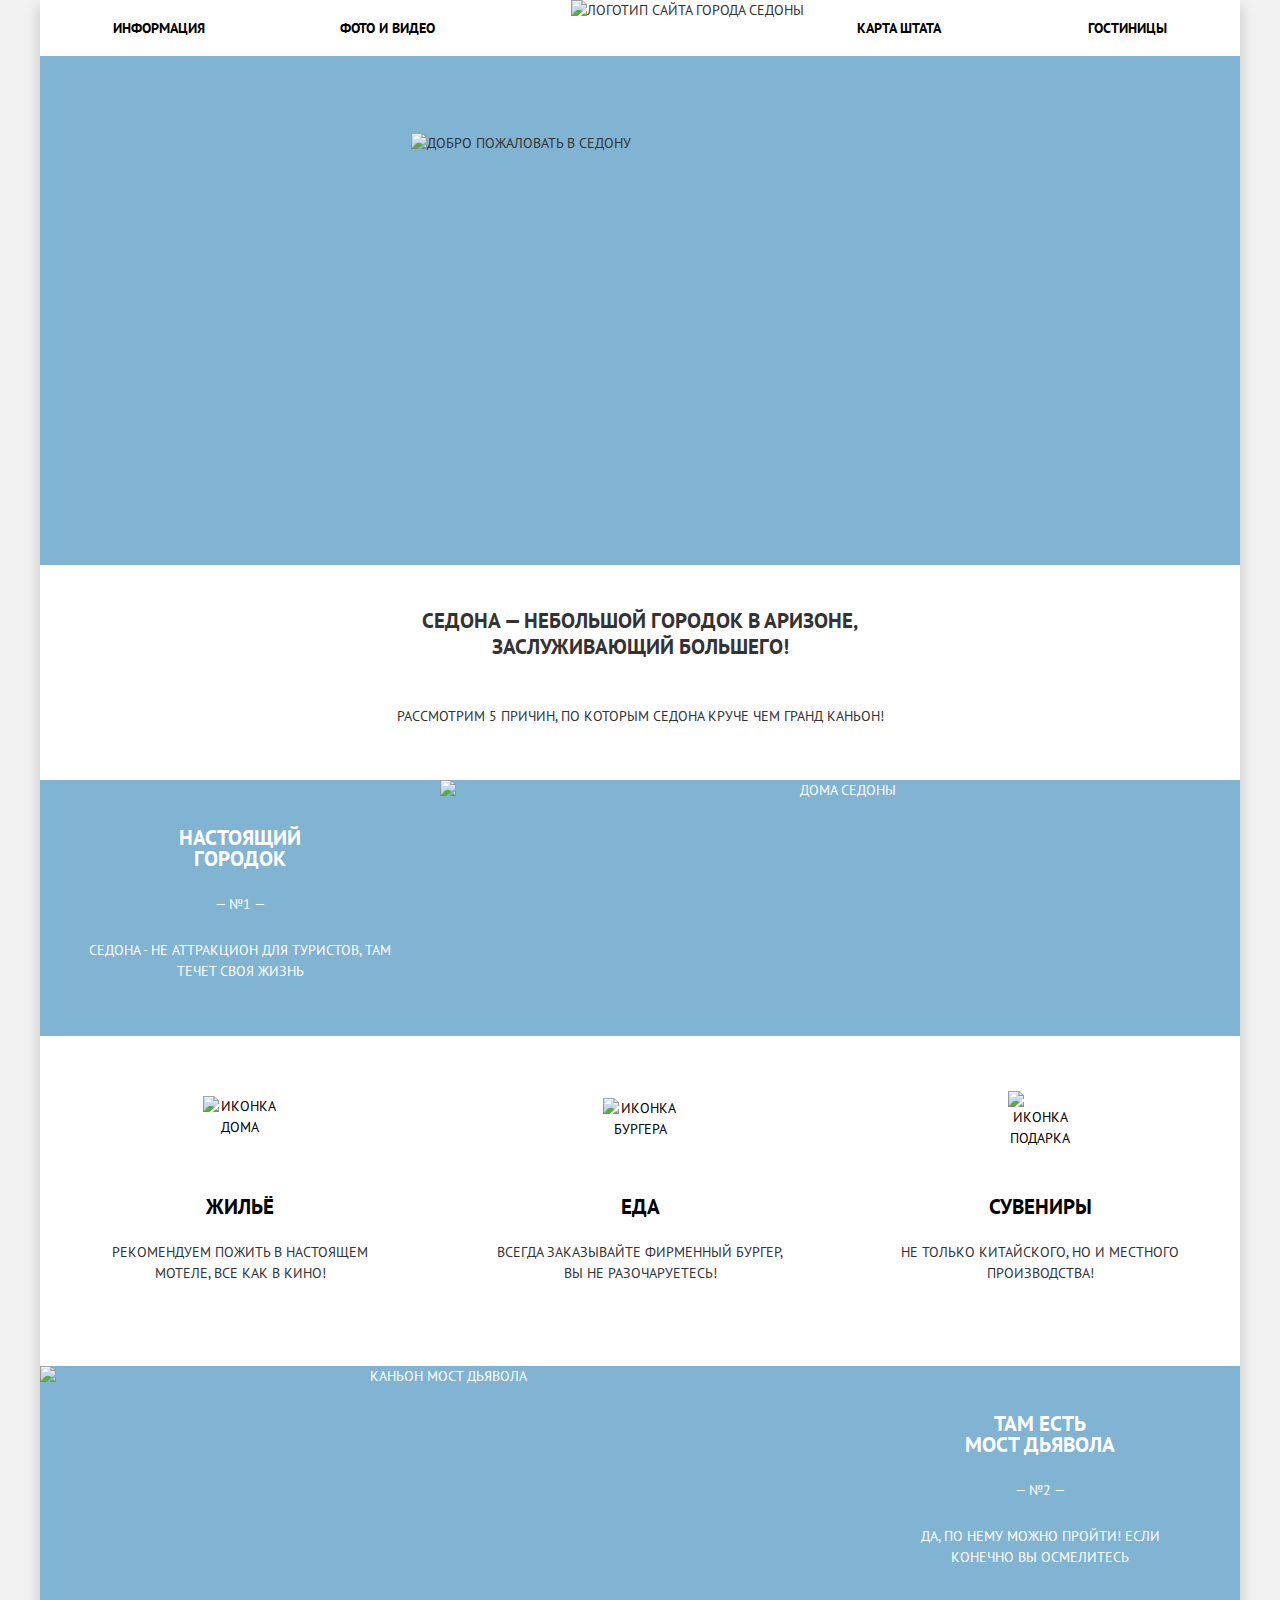
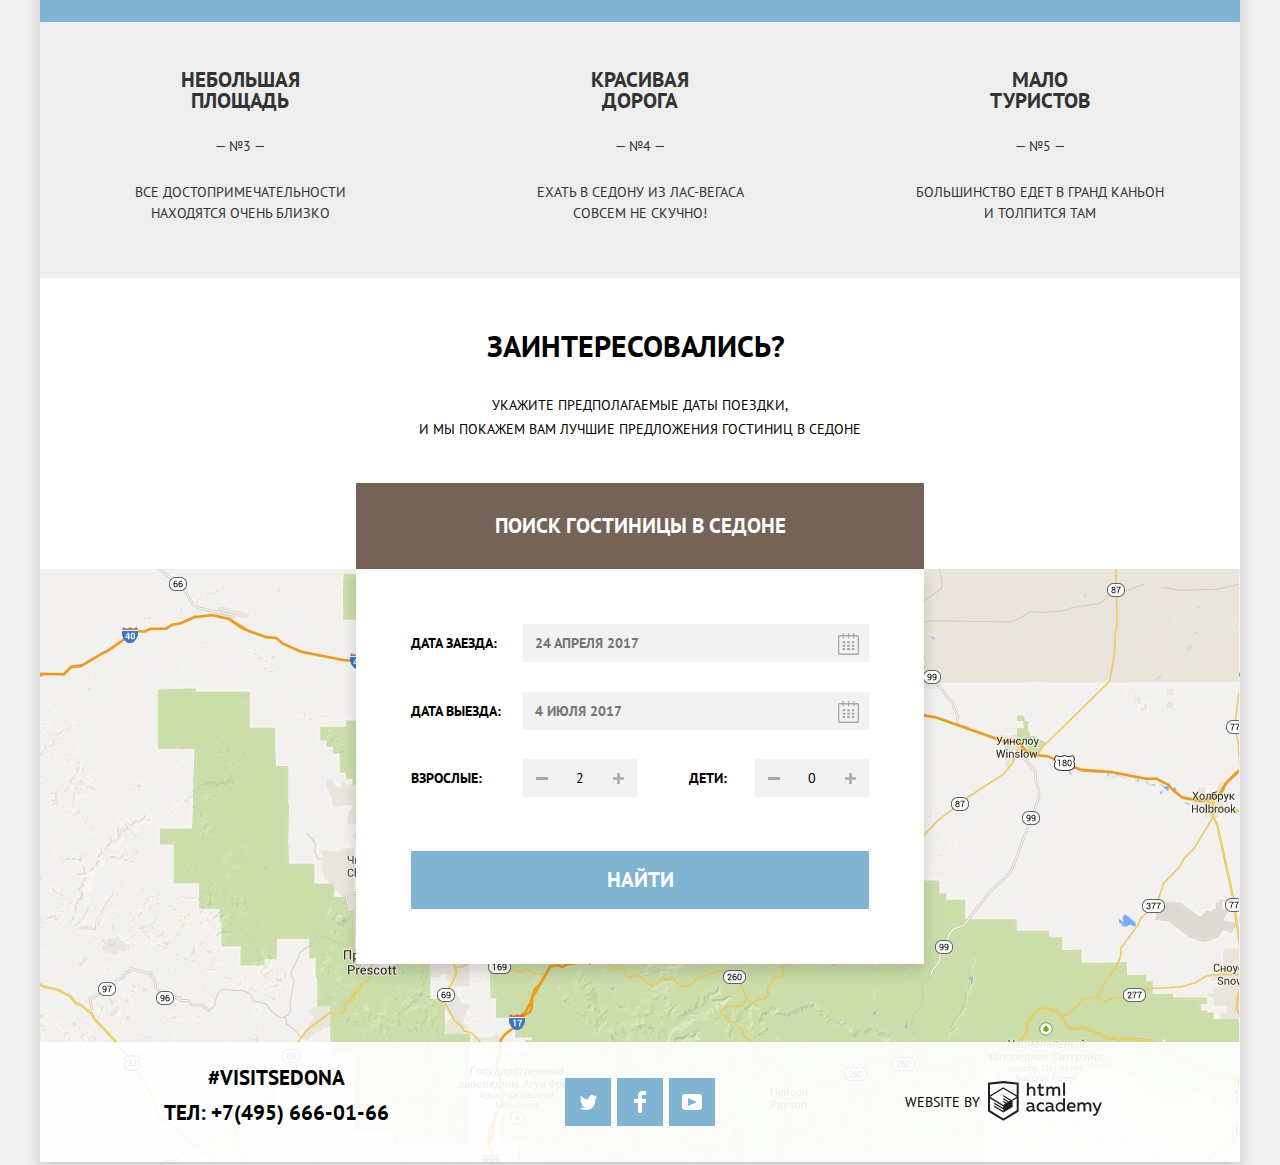
==== commit 07c8a2e4: "исправление по критерию Б14" ====
--- a/index.html
+++ b/index.html
@@ -5,8 +5,8 @@
   <meta charset="utf-8">
   <title>HTML Academy: Седона</title>
   <link rel="icon" href="favicon.ico">
-  <link rel="icon" href="img/Favicons/32.svg" type="image/svg+xml">
-  <link rel="apple-touch-icon" href="img/Favicons/180.png">
+  <link rel="icon" href="img/favicons/32.svg" type="image/svg+xml">
+  <link rel="apple-touch-icon" href="img/favicons/180.png">
   <link rel="manifest" href="manifest.webmanifest">
   <link rel="stylesheet" href="https://fonts.googleapis.com/css2?family=PT+Sans:wght@400;700&display=swap">
   <link rel="stylesheet" href="css/normalize.css">
@@ -24,14 +24,14 @@
         <li><a class="navigation-link" href="catalog.html">Гостиницы</a></li>
       </ul>
     </nav>
-    <a class="main-header-logo"><img src="img/Icons/logo-sedona.png" alt="Логотип сайта города Седоны" width="138"
+    <a class="main-header-logo"><img src="img/icons/logo-sedona.png" alt="Логотип сайта города Седоны" width="138"
         height="70"></a>
   </header>
 
   <main class="container">
     <section class="welcome">
       <h1 class="visually-hidden">Поиск жилья в городке Седона</h1>
-      <img class="welcome-img" src="img/Content/welcome.png" alt="Добро пожаловать в Седону" width="458" height="352">
+      <img class="welcome-img" src="img/content/welcome.png" alt="Добро пожаловать в Седону" width="458" height="352">
     </section>
 
     <section class="features">
@@ -45,22 +45,22 @@
             <span>&mdash; №1 &mdash;</span>
             <p>Седона - не аттракцион для туристов, там течет своя жизнь</p>
           </div>
-          <img class="card-img-to-right" src="img/Content/sedona-houses.jpg" alt="Дома Седоны" width="800" height="256">
+          <img class="card-img-to-right" src="img/content/sedona-houses.jpg" alt="Дома Седоны" width="800" height="256">
           <ul class="tips-list">
             <li class="tips-item">
               <h3>Жильё</h3>
               <p>Рекомендуем пожить в настоящем мотеле, все как в кино!</p>
-              <img src="img/Icons/house-icon.svg" alt="Иконка дома" width="75" height="72">
+              <img src="img/icons/house-icon.svg" alt="Иконка дома" width="75" height="72">
             </li>
             <li class="tips-item">
               <h3>Еда</h3>
               <p>Всегда заказывайте фирменный бургер, вы не разочаруетесь!</p>
-              <img src="img/Icons/burger-icon.svg" alt="Иконка бургера" width="75" height="70">
+              <img src="img/icons/burger-icon.svg" alt="Иконка бургера" width="75" height="70">
             </li>
             <li class="tips-item">
               <h3>Сувениры</h3>
               <p>Не только китайского, но и местного производства!</p>
-              <img src="img/Icons/gift-icon.svg" alt="Иконка подарка" width="64" height="77">
+              <img src="img/icons/gift-icon.svg" alt="Иконка подарка" width="64" height="77">
             </li>
           </ul>
         </li>
@@ -70,7 +70,7 @@
             <span>&mdash; №2 &mdash;</span>
             <p>Да, по нему можно пройти! Если конечно вы осмелитесь</p>
           </div>
-          <img class="card-img-to-left" src="img/Content/devils-bridge.jpg" alt="Каньон Мост дьявола" width="800"
+          <img class="card-img-to-left" src="img/content/devils-bridge.jpg" alt="Каньон Мост дьявола" width="800"
             height="256">
         </li>
         <li class="features-item no-image-item">
--- a/css/style.min.css
+++ b/css/style.min.css
@@ -1 +1 @@
-:root{--basic-white:#ffffff;--basic-light-blue:#81b3d2;--basic-mid-blue:#669ec0;--basic-dark-blue:#5496bd;--basic-light-grey:#f2f2f2;--basic-mid-grey:#eeeeee;--basic-dark-grey:#a9a9a9;--basic-light-brown:#766357;--basic-mid-brown:#604e43;--basic-dark-brown:#503e33;--basic-black:#000000;--basic-extra-dark:#333333;--special-light-grey:#cacaca;--special-dark-grey:#666666;--special-grey:#bdbbbc;--special-dark:#231f20;--special-dark-blue:#ebebeb;--special-mid-blue:#e5e5e5;--special-white:rgba(255, 255, 255, 0.9)}.page-body{width:1200px;margin:0 auto;padding:0;font-family:"PT Sans",Arial,Helvetica,sans-serif;font-style:normal;font-size:14px;line-height:21px;font-weight:400;color:var(--basic-extra-dark);text-transform:uppercase;background-color:var(--basic-white);-webkit-box-shadow:0 5px 15px rgba(0,1,1,.2);box-shadow:0 5px 15px rgba(0,1,1,.2);min-height:100%;display:-ms-grid;display:grid;-ms-grid-rows:-webkit-min-content 1fr -webkit-min-content;-ms-grid-rows:min-content 1fr min-content;grid-template-rows:-webkit-min-content 1fr -webkit-min-content;grid-template-rows:min-content 1fr min-content;-ms-flex-line-pack:start;align-content:start}a{text-decoration:none}img{max-width:100%;height:auto}.visually-hidden{position:absolute;clip:rect(0 0 0 0);width:1px;height:1px;margin:-1px}.page{height:100%;background-color:var(--basic-light-grey)}.main-header{margin-bottom:0;position:relative}.main-header-logo{position:absolute;top:0;left:531px}.container{width:1200px;margin:0 auto;padding:0}.main-navigation{margin:0;padding:0;font-weight:700;font-size:14px;line-height:26px;color:var(--basic-black);background-color:transparent}.site-navigation{margin:auto 0;padding:0;min-height:56px;list-style:none;display:-ms-grid;display:grid;-ms-grid-columns:1fr 1fr 2fr 1fr 1fr;grid-template-columns:1fr 1fr 2fr 1fr 1fr;-webkit-box-align:center;-ms-flex-align:center;align-items:center}.site-navigation li:nth-child(4n+1){-ms-grid-column:1;-ms-grid-column-span:1;grid-column:1/2;padding-left:73px}.site-navigation li:nth-child(4n+2){-ms-grid-column:2;-ms-grid-column-span:1;grid-column:2/3;padding-left:100px}.site-navigation li:nth-child(4n+3),.site-navigation li:nth-child(4n+4){-ms-grid-column:4;-ms-grid-column-span:1;grid-column:4/5;text-align:right;padding-right:99px}.site-navigation li:nth-child(4n+4){-ms-grid-column:5;grid-column:5/6;padding-right:73px}.navigation-link{color:var(--basic-black)}.navigation-link:focus,.navigation-link:hover{color:var(--basic-light-blue)}.navigation-link:active{color:var(--basic-black);opacity:.3}.navigation-link-current{color:var(--basic-light-brown)}.welcome{height:509px;background-image:url(../img/Background/background-welcome.jpg);background-color:var(--basic-light-blue);background-repeat:no-repeat;margin:0;padding-top:77px;-webkit-box-sizing:border-box;box-sizing:border-box;display:-webkit-box;display:-ms-flexbox;display:flex;-webkit-box-orient:vertical;-webkit-box-direction:normal;-ms-flex-direction:column;flex-direction:column;-webkit-box-pack:justify;-ms-flex-pack:justify;justify-content:space-between;-webkit-box-align:center;-ms-flex-align:center;align-items:center}.welcome-img{width:458px;height:352px;margin:0 auto}.welcome::after{content:url(../img/Background/welcome-bottom-shape.png);height:57px;margin:0;padding:0}.features-list-title,.features-slogan{line-height:26px;text-align:center;margin-top:43px}.features-slogan{font-weight:700;font-size:21px}.features-list-title{color:var(--basic-extra-dark);font-size:14px;margin-bottom:51px}.features-list,.tips-list{list-style:none;margin:0;padding:0}.features-list{display:-ms-grid;display:grid;-ms-grid-columns:1fr 1fr 1fr;grid-template-columns:1fr 1fr 1fr;-ms-grid-rows:-webkit-min-content 256px 256px;-ms-grid-rows:min-content 256px 256px;grid-template-rows:-webkit-min-content 256px 256px;grid-template-rows:min-content 256px 256px;-webkit-box-align:center;-ms-flex-align:center;align-items:center}.features-list>:nth-child(1){-ms-grid-row:1;-ms-grid-column:1}.features-list>:nth-child(2){-ms-grid-row:1;-ms-grid-column:2}.features-list>:nth-child(3){-ms-grid-row:1;-ms-grid-column:3}.features-list>:nth-child(4){-ms-grid-row:2;-ms-grid-column:1}.features-list>:nth-child(5){-ms-grid-row:2;-ms-grid-column:2}.features-list>:nth-child(6){-ms-grid-row:2;-ms-grid-column:3}.features-list>:nth-child(7){-ms-grid-row:3;-ms-grid-column:1}.features-list>:nth-child(8){-ms-grid-row:3;-ms-grid-column:2}.features-list>:nth-child(9){-ms-grid-row:3;-ms-grid-column:3}.image-item{grid-column:1/-1;width:1200px;color:var(--basic-white);background-color:var(--basic-light-blue);margin:0;padding:0;display:-webkit-box;display:-ms-flexbox;display:flex;-ms-flex-wrap:wrap;flex-wrap:wrap;-webkit-box-align:center;-ms-flex-align:center;align-items:center}.card,.card h3,.card p{-webkit-box-sizing:border-box;box-sizing:border-box}.card{width:400px;padding:47px 49px 54px;display:-webkit-box;display:-ms-flexbox;display:flex;-webkit-box-orient:vertical;-webkit-box-direction:normal;-ms-flex-direction:column;flex-direction:column;-webkit-box-pack:center;-ms-flex-pack:center;justify-content:center}.card h3,.card p{margin-top:0;margin-bottom:25px}.card p{margin-top:25px;margin-bottom:0}.card-img-to-left,.tips-item img{-webkit-box-ordinal-group:0;-ms-flex-order:-1;order:-1}.features-item,.tips-item{font-weight:400;font-size:14px;line-height:21px;text-align:center}.features-item h3,.tips-item h3{font-weight:700;font-size:21px;line-height:21px}.no-image-item{width:400px;min-height:256px;-webkit-box-sizing:border-box;box-sizing:border-box;background-color:var(--basic-mid-grey)}.no-image-item .card{padding-left:69px;padding-right:69px}.tips-list{display:-ms-grid;display:grid;-ms-grid-columns:1fr 1fr 1fr;grid-template-columns:1fr 1fr 1fr}.tips-item,.tips-item h3{-webkit-box-sizing:border-box;box-sizing:border-box}.tips-item{min-height:330px;width:400px;color:var(--basic-black);background-color:var(--basic-white);padding-right:50px;padding-left:50px;padding-bottom:68px;display:-webkit-box;display:-ms-flexbox;display:flex;-webkit-box-orient:vertical;-webkit-box-direction:normal;-ms-flex-direction:column;flex-direction:column;-webkit-box-pack:end;-ms-flex-pack:end;justify-content:flex-end;-webkit-box-align:center;-ms-flex-align:center;align-items:center}.tips-item h3{margin-top:28px;margin-bottom:25px}.tips-item p{color:var(--basic-extra-dark);margin-top:0}.hotel-appointment{font-weight:700;font-size:14px;line-height:24px;color:var(--basic-black);text-align:center;margin-top:56px}.hotel-appointment h2{font-size:30px;line-height:24px;padding-right:9px}.appointment-info{font-weight:400;font-size:14px;margin-top:35px;line-height:24px}.appointment-hotel-search{margin-top:42px;margin-left:auto;margin-right:auto;padding:0;width:568px;position:relative;display:-webkit-box;display:-ms-flexbox;display:flex;-webkit-box-orient:vertical;-webkit-box-direction:normal;-ms-flex-direction:column;flex-direction:column}.appointment-form-dropdown{background-color:var(--basic-light-brown);height:86px;font-size:21px;display:-webkit-box;display:-ms-flexbox;display:flex;-webkit-box-pack:center;-ms-flex-pack:center;justify-content:center;-webkit-box-align:center;-ms-flex-align:center;align-items:center}.appointment-form-dropdown a{color:var(--basic-white)}.appointment-form-dropdown:focus,.appointment-form-dropdown:hover{background-color:var(--basic-mid-brown)}.appointment-form-dropdown:active{background-color:var(--basic-dark-brown)}.appointment-form-dropdown:active a,.find-button:active span{opacity:.3}.appointment-form{min-height:395px;-webkit-box-sizing:border-box;box-sizing:border-box;margin:0;padding:55px;position:absolute;top:100%;background-color:var(--basic-white);-webkit-box-shadow:0 7px 15px rgba(0,1,1,.15);box-shadow:0 7px 15px rgba(0,1,1,.15);-webkit-box-orient:vertical;-webkit-box-direction:normal;-ms-flex-direction:column;flex-direction:column}.appointment-form,.appointment-item,.appointment-items{display:-webkit-box;display:-ms-flexbox;display:flex;-webkit-box-pack:justify;-ms-flex-pack:justify;justify-content:space-between}.appointment-items{min-height:173px;-webkit-box-orient:vertical;-webkit-box-direction:normal;-ms-flex-direction:column;flex-direction:column}.appointment-item{position:relative;-webkit-box-align:center;-ms-flex-align:center;align-items:center}.appointment--date-input{margin:0;padding:0}.appointment-input{font-family:inherit;font-size:inherit;font-weight:inherit;text-transform:uppercase;color:var(--basic-black);background-color:var(--basic-light-grey);width:346px;height:38px;text-indent:10px;-webkit-box-sizing:border-box;box-sizing:border-box;border:0}.appointment-input:hover{background-color:var(--special-dark-blue)}.appointment-input:focus{background-color:var(--basic-white);border:2px solid var(--special-mid-blue)}.calendar-icon{position:absolute;top:8px;right:10px}.calendar-icon:focus path,.calendar-icon:hover path{fill:var(--basic-black)}.calendar-icon:active path{fill:var(--basic-light-blue)}.half-item,.half-items{display:-webkit-box;display:-ms-flexbox;display:flex;-webkit-box-pack:justify;-ms-flex-pack:justify;justify-content:space-between;-webkit-box-align:center;-ms-flex-align:center;align-items:center}.half-item{width:226px}.half-item-to-right{-webkit-box-pack:end;-ms-flex-pack:end;justify-content:flex-end}.half-item-to-right label{margin-right:28px}input[type=number]{-webkit-appearance:textfield;-moz-appearance:textfield;appearance:textfield}input[type=number]::-webkit-inner-spin-button,input[type=number]::-webkit-outer-spin-button{-webkit-appearance:none}.number-counter{display:-webkit-box;display:-ms-flexbox;display:flex}.number-input{padding:0;border:0;background:var(--basic-light-grey);height:38px;width:38px;text-align:center;font-size:14px}.number-input-button{cursor:pointer;display:-webkit-box;display:-ms-flexbox;display:flex;-webkit-box-pack:center;-ms-flex-pack:center;justify-content:center;-webkit-box-align:center;-ms-flex-align:center;align-items:center}.number-input-button:focus path,.number-input-button:focus rect,.number-input-button:hover path,.number-input-button:hover rect{fill:var(--basic-black)}.number-input-button:active path,.number-input-button:active rect{fill:var(--basic-light-blue)}.find-button{height:58px;width:458px;font-weight:700;font-size:21px;line-height:26px;color:var(--basic-white);text-transform:uppercase;border:0;background-color:var(--basic-light-blue)}.find-button:focus,.find-button:hover{background-color:var(--basic-mid-blue)}.find-button:active{background-color:var(--basic-dark-blue)}.main-map{width:1200px;height:593px;background-color:var(--basic-dark-grey);background-image:url(/img/Content/map.jpg)}.hotel-search-section{background-color:var(--basic-light-blue);background-image:url(/img/Background/filter-background.jpg);background-repeat:no-repeat;width:1200px;height:217px;margin:0;padding-top:26px;-webkit-box-sizing:border-box;box-sizing:border-box;color:var(--basic-white)}.hotel-search-form{display:-ms-grid;display:grid;-ms-grid-columns:73px -webkit-max-content 117px -webkit-max-content 1fr -webkit-max-content 73px;-ms-grid-columns:73px max-content 117px max-content 1fr max-content 73px;grid-template-columns:73px -webkit-max-content 117px -webkit-max-content 1fr -webkit-max-content 73px;grid-template-columns:73px max-content 117px max-content 1fr max-content 73px}.coast-search-field,.hotel-type,.infrastructure{border:0;padding:0;margin:0}.checkbox-subtitle,.search-form-subtitle{font-size:16px;font-weight:700;margin-bottom:11px}.checkbox-subtitle{margin-bottom:25px}.search-form-checkbox{margin-bottom:25px}.coast-per-day,.hotel-type,.infrastructure{-ms-grid-column:2;-ms-grid-column-span:1;grid-column:2/3;display:-webkit-box;display:-ms-flexbox;display:flex;-webkit-box-orient:vertical;-webkit-box-direction:normal;-ms-flex-direction:column;flex-direction:column}.coast-per-day,.hotel-type{-ms-grid-column:4;grid-column:4/5}.coast-per-day{-ms-grid-column:6;grid-column:6/7}.checkbox-field label{position:relative;display:block;cursor:pointer;-webkit-user-select:none;-moz-user-select:none;-ms-user-select:none;user-select:none;padding-left:40px;padding-bottom:25px}.search-form-checkbox+label::before{content:"";position:absolute;height:23px;width:23px;left:0;top:-1px;background-image:url(/img/Icons/checkbox-shape.svg)}.search-form-checkbox:checked+label::before{content:"";position:absolute;height:23px;width:23px;left:0;top:-1px;background-image:url(/img/Icons/checkbox-checked-shape.svg)}.search-form-checkbox:checked+label::after{content:"";position:absolute;height:17px;width:22px;left:4px;top:0;background-image:url(/img/Icons/check-sign.svg)}.search-form-checkbox:disabled+label::before{content:"";position:absolute;height:23px;width:23px;left:0;top:-1px;background-image:url(/img/Icons/checkbox-disable-shape.svg)}.search-form-checkbox:checked:disabled+label::before{content:"";position:absolute;height:23px;width:23px;left:0;top:-1px;background-image:url(/img/Icons/checkbox-checked-disable-shape.svg)}.search-form-checkbox:checked:disabled+label::after{content:"";position:absolute;height:17px;width:22px;left:4px;top:0;background-image:url(/img/Icons/check-sign-disabled.svg)}.price-controls{width:313px;height:32px;position:relative;background-color:transparent;border:2px solid var(--basic-white);border-radius:2px;display:-webkit-box;display:-ms-flexbox;display:flex;-ms-flex-pack:distribute;justify-content:space-around;-webkit-box-align:center;-ms-flex-align:center;align-items:center}.price-controls:before{content:"";width:2px;height:22px;background:var(--basic-white);position:absolute;left:157px}.max-price,.min-price{padding-left:15px;-webkit-box-sizing:border-box;box-sizing:border-box}.range-controls{width:316px;height:35px;position:relative;padding-top:20px}.range-controls .bar,.range-controls .scale{height:2px;background-color:var(--basic-white)}.range-controls .scale{opacity:.3}.range-controls .bar{position:absolute;top:20px;width:80%}.range-controls .toggle{position:absolute;left:0;top:11px;width:4px;height:4px;padding:0;background-color:#ababab;border:8px solid var(--basic-white);border-radius:50%;-webkit-box-shadow:0 2px 0 0 #ababab;box-shadow:0 2px 0 0 #ababab;cursor:pointer}.range-controls .toggle-max{left:252px}.coast-search-button{width:137px;height:36px;font-family:inherit;color:var(--basic-white);text-transform:uppercase;border:2px solid var(--basic-white);border-radius:2px;background-color:transparent;margin-left:85px}.coast-search-button:hover{color:var(--basic-black);background-color:var(--basic-white)}.toggle:hover{-webkit-transform:scale(1.2);-ms-transform:scale(1.2);transform:scale(1.2);-webkit-transition:-webkit-transform .2s;-o-transition:transform .2s;transition:transform .2s;transition:transform .2s,-webkit-transform .2s}.search-results-header,.sorting-type{-webkit-box-align:start;-ms-flex-align:start;align-items:flex-start}.search-results-header{color:var(--basic-black);font-size:21px;line-height:26px;font-weight:700;height:86px;margin:0;padding:0;border-bottom:1px solid var(--special-mid-blue);display:-ms-grid;display:grid;-ms-grid-columns:73px 135px 29px 1fr -webkit-max-content 73px;-ms-grid-columns:73px 135px 29px 1fr max-content 73px;grid-template-columns:73px 135px 29px 1fr -webkit-max-content 73px;grid-template-columns:73px 135px 29px 1fr max-content 73px}.search-results-header p{-ms-grid-column:2;-ms-grid-column-span:1;grid-column:2/3;-ms-grid-row-align:center;align-self:center}.sorting-type{font-size:12px;line-height:18px;font-weight:400;margin-top:31px;-ms-grid-column:4;-ms-grid-column-span:1;grid-column:4/5;display:-webkit-box;display:-ms-flexbox;display:flex}.sorting-type-list{list-style:none;padding:0}.results-sort-list,.search-results-list{list-style:none;margin:0;padding:0}.results-sort-list,.sorting-type-list{display:-webkit-box;display:-ms-flexbox;display:flex}.sorting-type-list{margin:0 0 0 7px;-webkit-box-align:start;-ms-flex-align:start;align-items:flex-start;-ms-flex-wrap:wrap;flex-wrap:wrap}.results-sort-list{-ms-grid-column:5;-ms-grid-column-span:1;grid-column:5/6;align-self:center}.sorting-type-link a{color:var(--basic-black);opacity:.3}.sorting-type-link{margin-left:32px;border-bottom:1px dashed var(--basic-light-blue)}.sorting-type-list li:nth-child(odd){margin-top:1px;margin-left:33px}.sorting-type-link a:focus,.sorting-type-link a:hover{color:var(--basic-light-blue);opacity:1}.sorting-link-current,.sorting-type-link:active{border-bottom:none}.sorting-type-link a:active{color:var(--basic-black);opacity:1}.sorting-link-current a{color:var(--basic-light-blue);opacity:1}.results-sort-item{margin-left:12px}.results-sort-link path{fill:var(--special-light-grey)}.results-sort-link:focus path,.results-sort-link:hover path{fill:var(--basic-black)}.results-sort-link-current path,.results-sort-link:active path{fill:var(--basic-light-blue)}.search-results-list{display:-webkit-box;display:-ms-flexbox;display:flex;-webkit-box-orient:vertical;-webkit-box-direction:normal;-ms-flex-direction:column;flex-direction:column}.search-results-item{margin:0;padding:0 73px;height:150px;grid-column:2/-2;display:-ms-grid;display:grid;-ms-grid-columns:135px 29px 1fr 29px 110px;grid-template-columns:135px 29px 1fr 29px 110px;-webkit-box-align:center;-ms-flex-align:center;align-items:center;border-bottom:1px solid var(--special-mid-blue)}.item-results-img{background-color:var(--basic-light-blue);-ms-grid-column:1;-ms-grid-column-span:1;grid-column:1/2}.card-info{-ms-grid-column:3;-ms-grid-column-span:1;grid-column:3/4;display:-ms-grid;display:grid;grid-template-areas:"title title title" "type coast ." "info booking .";-webkit-column-gap:6px;-moz-column-gap:6px;column-gap:6px;margin-top:24px;margin-bottom:30px;-ms-grid-columns:-webkit-min-content 6px -webkit-min-content 6px 1fr;-ms-grid-columns:min-content 6px min-content 6px 1fr;grid-template-columns:-webkit-min-content -webkit-min-content 1fr;grid-template-columns:min-content min-content 1fr;-ms-grid-rows:auto auto auto;grid-template-rows:auto auto auto}.rating-info{min-height:150px;-ms-grid-column:5;-ms-grid-column-span:1;grid-column:5/6;display:-webkit-box;display:-ms-flexbox;display:flex;-ms-flex-wrap:wrap;flex-wrap:wrap;-webkit-box-pack:end;-ms-flex-pack:end;justify-content:flex-end;-ms-flex-line-pack:justify;align-content:space-between}.info-hotel-title{-ms-grid-row:1;-ms-grid-column:1;-ms-grid-column-span:5;font-size:21px;line-height:26px;font-weight:700;color:var(--basic-black);grid-area:title;margin:0;padding:0}.info-hotel-link{color:inherit}.info-hotel-link:focus,.info-hotel-link:hover{color:var(--basic-light-blue)}.info-hotel-link:active{color:var(--basic-black);opacity:.3}.info-hotel-coast,.info-hotel-type{-ms-grid-row:2;-ms-grid-column:1;grid-area:type;margin:7px 0;padding:0}.info-hotel-coast{-ms-grid-column:3;grid-area:coast}.booking-button,.more-info-button{-ms-grid-row:3;-ms-grid-column:1;margin-top:8px;background-color:var(--basic-light-blue);width:110px;height:27px;grid-area:info;display:-webkit-box;display:-ms-flexbox;display:flex;-webkit-box-pack:center;-ms-flex-pack:center;justify-content:center;-webkit-box-align:center;-ms-flex-align:center;align-items:center}.booking-button{-ms-grid-column:3;background-color:var(--basic-light-brown);width:142px;grid-area:booking}.booking-button a,.more-info-button a{color:var(--basic-white);font-weight:700}.more-info-button:focus,.more-info-button:hover{background-color:var(--basic-mid-blue)}.more-info-button:active{background-color:var(--basic-dark-blue)}.booking-button:active a,.more-info-button:active a{opacity:.3}.booking-button:focus,.booking-button:hover{background-color:var(--basic-mid-brown)}.booking-button:active{background-color:var(--basic-dark-brown)}.item-results-stars{display:inline-block;height:17px;margin-top:29px;margin-right:-1px;background-image:url(/img/Icons/star-shape.svg);background-repeat:space}.stars-1{width:18px}.stars-2{width:calc(18px*2 + 6px)}.stars-3{width:calc(18px*3 + 12px)}.stars-4{width:calc(18px*4 + 18px)}.stars-5{width:calc(18px*5 + 24px)}.item-results-rating{color:var(--special-dark-grey);background-color:var(--basic-light-grey);width:110px;height:27px;margin-bottom:30px;padding-left:3px;display:-webkit-box;display:-ms-flexbox;display:flex;-webkit-box-pack:center;-ms-flex-pack:center;justify-content:center;-webkit-box-align:center;-ms-flex-align:center;align-items:center}.index-footer{margin-top:-120px;z-index:20}.main-footer{color:var(--basic-black);background-color:var(--special-white);min-height:120px;display:-ms-grid;display:grid;-ms-grid-columns:73px 327px 400px 327px 73px;grid-template-columns:73px 327px 400px 327px 73px;-ms-grid-rows:-webkit-min-content;-ms-grid-rows:min-content;grid-template-rows:-webkit-min-content;grid-template-rows:min-content;-ms-flex-line-pack:center;align-content:center}.main-footer>:nth-child(1){-ms-grid-row:1;-ms-grid-column:1}.main-footer>:nth-child(2){-ms-grid-row:1;-ms-grid-column:2}.main-footer>:nth-child(3){-ms-grid-row:1;-ms-grid-column:3}.main-footer>:nth-child(4){-ms-grid-row:1;-ms-grid-column:4}.main-footer>:nth-child(5){-ms-grid-row:1;-ms-grid-column:5}.footer-contacts{font-size:21px;line-height:26px;font-weight:700;padding:1px 0;-ms-grid-column:2;-ms-grid-column-span:1;grid-column:2/3;display:-webkit-box;display:-ms-flexbox;display:flex;-webkit-box-orient:vertical;-webkit-box-direction:normal;-ms-flex-direction:column;flex-direction:column;-webkit-box-pack:justify;-ms-flex-pack:justify;justify-content:space-between;-webkit-box-align:center;-ms-flex-align:center;align-items:center}.footer-contacts :nth-child(even){margin-bottom:14px}.footer-phone-link{color:inherit}.footer-social{list-style:none;margin:0;padding:0;-ms-grid-column:3;-ms-grid-column-span:1;grid-column:3/4}.footer-social li{margin:0 3px;height:48px;width:46px}.footer-copyright,.footer-social,.social-button{display:-webkit-box;display:-ms-flexbox;display:flex;-webkit-box-pack:center;-ms-flex-pack:center;justify-content:center;-webkit-box-align:center;-ms-flex-align:center;align-items:center}.footer-copyright{-ms-grid-column:4;-ms-grid-column-span:1;grid-column:4/5}.footer-social ul{list-style:none}.social-button svg{fill:var(--basic-white)}.social-button{background-color:var(--basic-light-blue);width:46px;height:48px}.social-button:focus,.social-button:hover{background-color:var(--basic-mid-blue)}.social-button:active path{background-color:var(--basic-dark-blue);opacity:.3}.copyright-button{fill:var(--special-dark);margin-top:2px;margin-left:8px}.copyright-button:focus path,.copyright-button:hover path{fill:var(--basic-light-blue)}.copyright-button:active path{fill:var(--special-grey)}
+:root{--basic-white:#ffffff;--basic-light-blue:#81b3d2;--basic-mid-blue:#669ec0;--basic-dark-blue:#5496bd;--basic-light-grey:#f2f2f2;--basic-mid-grey:#eeeeee;--basic-dark-grey:#a9a9a9;--basic-light-brown:#766357;--basic-mid-brown:#604e43;--basic-dark-brown:#503e33;--basic-black:#000000;--basic-extra-dark:#333333;--special-light-grey:#cacaca;--special-dark-grey:#666666;--special-grey:#bdbbbc;--special-dark:#231f20;--special-dark-blue:#ebebeb;--special-mid-blue:#e5e5e5;--special-white:rgba(255, 255, 255, 0.9)}.page-body{width:1200px;margin:0 auto;padding:0;font-family:"PT Sans",Arial,Helvetica,sans-serif;font-style:normal;font-size:14px;line-height:21px;font-weight:400;color:var(--basic-extra-dark);text-transform:uppercase;background-color:var(--basic-white);-webkit-box-shadow:0 5px 15px rgba(0,1,1,.2);box-shadow:0 5px 15px rgba(0,1,1,.2);min-height:100%;display:-ms-grid;display:grid;-ms-grid-rows:-webkit-min-content 1fr -webkit-min-content;-ms-grid-rows:min-content 1fr min-content;grid-template-rows:-webkit-min-content 1fr -webkit-min-content;grid-template-rows:min-content 1fr min-content;-ms-flex-line-pack:start;align-content:start}a{text-decoration:none}img{max-width:100%;height:auto}.visually-hidden{position:absolute;clip:rect(0 0 0 0);width:1px;height:1px;margin:-1px}.page{height:100%;background-color:var(--basic-light-grey)}.main-header{margin-bottom:0;position:relative}.main-header-logo{position:absolute;top:0;left:531px}.container{width:1200px;margin:0 auto;padding:0}.main-navigation{margin:0;padding:0;font-weight:700;font-size:14px;line-height:26px;color:var(--basic-black);background-color:transparent}.site-navigation{margin:auto 0;padding:0;min-height:56px;list-style:none;display:-ms-grid;display:grid;-ms-grid-columns:1fr 1fr 2fr 1fr 1fr;grid-template-columns:1fr 1fr 2fr 1fr 1fr;-webkit-box-align:center;-ms-flex-align:center;align-items:center}.site-navigation li:nth-child(4n+1){-ms-grid-column:1;-ms-grid-column-span:1;grid-column:1/2;padding-left:73px}.site-navigation li:nth-child(4n+2){-ms-grid-column:2;-ms-grid-column-span:1;grid-column:2/3;padding-left:100px}.site-navigation li:nth-child(4n+3),.site-navigation li:nth-child(4n+4){-ms-grid-column:4;-ms-grid-column-span:1;grid-column:4/5;text-align:right;padding-right:99px}.site-navigation li:nth-child(4n+4){-ms-grid-column:5;grid-column:5/6;padding-right:73px}.navigation-link{color:var(--basic-black)}.navigation-link:focus,.navigation-link:hover{color:var(--basic-light-blue)}.navigation-link:active{color:var(--basic-black);opacity:.3}.navigation-link-current{color:var(--basic-light-brown)}.welcome{height:509px;background-image:url(../img/background/background-welcome.jpg);background-color:var(--basic-light-blue);background-repeat:no-repeat;margin:0;padding-top:77px;-webkit-box-sizing:border-box;box-sizing:border-box;display:-webkit-box;display:-ms-flexbox;display:flex;-webkit-box-orient:vertical;-webkit-box-direction:normal;-ms-flex-direction:column;flex-direction:column;-webkit-box-pack:justify;-ms-flex-pack:justify;justify-content:space-between;-webkit-box-align:center;-ms-flex-align:center;align-items:center}.welcome-img{width:458px;height:352px;margin:0 auto}.welcome::after{content:url(../img/background/welcome-bottom-shape.png);height:57px;margin:0;padding:0}.features-list-title,.features-slogan{line-height:26px;text-align:center;margin-top:43px}.features-slogan{font-weight:700;font-size:21px}.features-list-title{color:var(--basic-extra-dark);font-size:14px;margin-bottom:51px}.features-list,.tips-list{list-style:none;margin:0;padding:0}.features-list{display:-ms-grid;display:grid;-ms-grid-columns:1fr 1fr 1fr;grid-template-columns:1fr 1fr 1fr;-ms-grid-rows:-webkit-min-content 256px 256px;-ms-grid-rows:min-content 256px 256px;grid-template-rows:-webkit-min-content 256px 256px;grid-template-rows:min-content 256px 256px;-webkit-box-align:center;-ms-flex-align:center;align-items:center}.features-list>:nth-child(1){-ms-grid-row:1;-ms-grid-column:1}.features-list>:nth-child(2){-ms-grid-row:1;-ms-grid-column:2}.features-list>:nth-child(3){-ms-grid-row:1;-ms-grid-column:3}.features-list>:nth-child(4){-ms-grid-row:2;-ms-grid-column:1}.features-list>:nth-child(5){-ms-grid-row:2;-ms-grid-column:2}.features-list>:nth-child(6){-ms-grid-row:2;-ms-grid-column:3}.features-list>:nth-child(7){-ms-grid-row:3;-ms-grid-column:1}.features-list>:nth-child(8){-ms-grid-row:3;-ms-grid-column:2}.features-list>:nth-child(9){-ms-grid-row:3;-ms-grid-column:3}.image-item{grid-column:1/-1;width:1200px;color:var(--basic-white);background-color:var(--basic-light-blue);margin:0;padding:0;display:-webkit-box;display:-ms-flexbox;display:flex;-ms-flex-wrap:wrap;flex-wrap:wrap;-webkit-box-align:center;-ms-flex-align:center;align-items:center}.card,.card h3,.card p{-webkit-box-sizing:border-box;box-sizing:border-box}.card{width:400px;padding:47px 49px 54px;display:-webkit-box;display:-ms-flexbox;display:flex;-webkit-box-orient:vertical;-webkit-box-direction:normal;-ms-flex-direction:column;flex-direction:column;-webkit-box-pack:center;-ms-flex-pack:center;justify-content:center}.card h3,.card p{margin-top:0;margin-bottom:25px}.card p{margin-top:25px;margin-bottom:0}.card-img-to-left,.tips-item img{-webkit-box-ordinal-group:0;-ms-flex-order:-1;order:-1}.features-item,.tips-item{font-weight:400;font-size:14px;line-height:21px;text-align:center}.features-item h3,.tips-item h3{font-weight:700;font-size:21px;line-height:21px}.no-image-item{width:400px;min-height:256px;-webkit-box-sizing:border-box;box-sizing:border-box;background-color:var(--basic-mid-grey)}.no-image-item .card{padding-left:69px;padding-right:69px}.tips-list{display:-ms-grid;display:grid;-ms-grid-columns:1fr 1fr 1fr;grid-template-columns:1fr 1fr 1fr}.tips-item,.tips-item h3{-webkit-box-sizing:border-box;box-sizing:border-box}.tips-item{min-height:330px;width:400px;color:var(--basic-black);background-color:var(--basic-white);padding-right:50px;padding-left:50px;padding-bottom:68px;display:-webkit-box;display:-ms-flexbox;display:flex;-webkit-box-orient:vertical;-webkit-box-direction:normal;-ms-flex-direction:column;flex-direction:column;-webkit-box-pack:end;-ms-flex-pack:end;justify-content:flex-end;-webkit-box-align:center;-ms-flex-align:center;align-items:center}.tips-item h3{margin-top:28px;margin-bottom:25px}.tips-item p{color:var(--basic-extra-dark);margin-top:0}.hotel-appointment{font-weight:700;font-size:14px;line-height:24px;color:var(--basic-black);text-align:center;margin-top:56px}.hotel-appointment h2{font-size:30px;line-height:24px;padding-right:9px}.appointment-info{font-weight:400;font-size:14px;margin-top:35px;line-height:24px}.appointment-hotel-search{margin-top:42px;margin-left:auto;margin-right:auto;padding:0;width:568px;position:relative;display:-webkit-box;display:-ms-flexbox;display:flex;-webkit-box-orient:vertical;-webkit-box-direction:normal;-ms-flex-direction:column;flex-direction:column}.appointment-form-dropdown{background-color:var(--basic-light-brown);height:86px;font-size:21px;display:-webkit-box;display:-ms-flexbox;display:flex;-webkit-box-pack:center;-ms-flex-pack:center;justify-content:center;-webkit-box-align:center;-ms-flex-align:center;align-items:center}.appointment-form-dropdown a{color:var(--basic-white)}.appointment-form-dropdown:focus,.appointment-form-dropdown:hover{background-color:var(--basic-mid-brown)}.appointment-form-dropdown:active{background-color:var(--basic-dark-brown)}.appointment-form-dropdown:active a,.find-button:active span{opacity:.3}.appointment-form{min-height:395px;-webkit-box-sizing:border-box;box-sizing:border-box;margin:0;padding:55px;position:absolute;top:100%;background-color:var(--basic-white);-webkit-box-shadow:0 7px 15px rgba(0,1,1,.15);box-shadow:0 7px 15px rgba(0,1,1,.15);-webkit-box-orient:vertical;-webkit-box-direction:normal;-ms-flex-direction:column;flex-direction:column}.appointment-form,.appointment-item,.appointment-items{display:-webkit-box;display:-ms-flexbox;display:flex;-webkit-box-pack:justify;-ms-flex-pack:justify;justify-content:space-between}.appointment-items{min-height:173px;-webkit-box-orient:vertical;-webkit-box-direction:normal;-ms-flex-direction:column;flex-direction:column}.appointment-item{position:relative;-webkit-box-align:center;-ms-flex-align:center;align-items:center}.appointment--date-input{margin:0;padding:0}.appointment-input{font-family:inherit;font-size:inherit;font-weight:inherit;text-transform:uppercase;color:var(--basic-black);background-color:var(--basic-light-grey);width:346px;height:38px;text-indent:10px;-webkit-box-sizing:border-box;box-sizing:border-box;border:0}.appointment-input:hover{background-color:var(--special-dark-blue)}.appointment-input:focus{background-color:var(--basic-white);border:2px solid var(--special-mid-blue)}.calendar-icon{position:absolute;top:8px;right:10px}.calendar-icon:focus path,.calendar-icon:hover path{fill:var(--basic-black)}.calendar-icon:active path{fill:var(--basic-light-blue)}.half-item,.half-items{display:-webkit-box;display:-ms-flexbox;display:flex;-webkit-box-pack:justify;-ms-flex-pack:justify;justify-content:space-between;-webkit-box-align:center;-ms-flex-align:center;align-items:center}.half-item{width:226px}.half-item-to-right{-webkit-box-pack:end;-ms-flex-pack:end;justify-content:flex-end}.half-item-to-right label{margin-right:28px}input[type=number]{-webkit-appearance:textfield;-moz-appearance:textfield;appearance:textfield}input[type=number]::-webkit-inner-spin-button,input[type=number]::-webkit-outer-spin-button{-webkit-appearance:none}.number-counter{display:-webkit-box;display:-ms-flexbox;display:flex}.number-input{padding:0;border:0;background:var(--basic-light-grey);height:38px;width:38px;text-align:center;font-size:14px}.number-input-button{cursor:pointer;display:-webkit-box;display:-ms-flexbox;display:flex;-webkit-box-pack:center;-ms-flex-pack:center;justify-content:center;-webkit-box-align:center;-ms-flex-align:center;align-items:center}.number-input-button:focus path,.number-input-button:focus rect,.number-input-button:hover path,.number-input-button:hover rect{fill:var(--basic-black)}.number-input-button:active path,.number-input-button:active rect{fill:var(--basic-light-blue)}.find-button{height:58px;width:458px;font-weight:700;font-size:21px;line-height:26px;color:var(--basic-white);text-transform:uppercase;border:0;background-color:var(--basic-light-blue)}.find-button:focus,.find-button:hover{background-color:var(--basic-mid-blue)}.find-button:active{background-color:var(--basic-dark-blue)}.main-map{width:1200px;height:593px;background-color:var(--basic-dark-grey);background-image:url(../img/background/map.jpg)}.hotel-search-section{background-color:var(--basic-light-blue);background-image:url(../img/background/filter-background.jpg);background-repeat:no-repeat;width:1200px;height:217px;margin:0;padding-top:26px;-webkit-box-sizing:border-box;box-sizing:border-box;color:var(--basic-white)}.hotel-search-form{display:-ms-grid;display:grid;-ms-grid-columns:73px -webkit-max-content 117px -webkit-max-content 1fr -webkit-max-content 73px;-ms-grid-columns:73px max-content 117px max-content 1fr max-content 73px;grid-template-columns:73px -webkit-max-content 117px -webkit-max-content 1fr -webkit-max-content 73px;grid-template-columns:73px max-content 117px max-content 1fr max-content 73px}.coast-search-field,.hotel-type,.infrastructure{border:0;padding:0;margin:0}.checkbox-subtitle,.search-form-subtitle{font-size:16px;font-weight:700;margin-bottom:11px}.checkbox-subtitle{margin-bottom:25px}.search-form-checkbox{margin-bottom:25px}.coast-per-day,.hotel-type,.infrastructure{-ms-grid-column:2;-ms-grid-column-span:1;grid-column:2/3;display:-webkit-box;display:-ms-flexbox;display:flex;-webkit-box-orient:vertical;-webkit-box-direction:normal;-ms-flex-direction:column;flex-direction:column}.coast-per-day,.hotel-type{-ms-grid-column:4;grid-column:4/5}.coast-per-day{-ms-grid-column:6;grid-column:6/7}.checkbox-field label{position:relative;display:block;cursor:pointer;-webkit-user-select:none;-moz-user-select:none;-ms-user-select:none;user-select:none;padding-left:40px;padding-bottom:25px}.visually-hidden.search-form-checkbox:focus+label{box-shadow:7px -5px 7px var(--basic-white)}.search-form-checkbox+label::before{content:"";position:absolute;height:23px;width:23px;left:0;top:-1px;background-image:url(../img/icons/checkbox-shape.svg)}.search-form-checkbox:checked+label::before{content:"";position:absolute;height:23px;width:23px;left:0;top:-1px;background-image:url(../img/icons/checkbox-checked-shape.svg)}.search-form-checkbox:checked+label::after{content:"";position:absolute;height:17px;width:22px;left:4px;top:0;background-image:url(../img/icons/check-sign.svg)}.search-form-checkbox:disabled+label::before{content:"";position:absolute;height:23px;width:23px;left:0;top:-1px;background-image:url(../img/icons/checkbox-disable-shape.svg)}.search-form-checkbox:checked:disabled+label::before{content:"";position:absolute;height:23px;width:23px;left:0;top:-1px;background-image:url(../img/icons/checkbox-checked-disable-shape.svg)}.search-form-checkbox:checked:disabled+label::after{content:"";position:absolute;height:17px;width:22px;left:4px;top:0;background-image:url(../img/icons/check-sign-disabled.svg)}.price-controls{width:313px;height:32px;position:relative;background-color:transparent;border:2px solid var(--basic-white);border-radius:2px;display:-webkit-box;display:-ms-flexbox;display:flex;-ms-flex-pack:distribute;justify-content:space-around;-webkit-box-align:center;-ms-flex-align:center;align-items:center}.price-controls:before{content:"";width:2px;height:22px;background:var(--basic-white);position:absolute;left:157px}.max-price,.min-price{padding-left:15px;-webkit-box-sizing:border-box;box-sizing:border-box}.range-controls{width:316px;height:35px;position:relative;padding-top:20px}.range-controls .bar,.range-controls .scale{height:2px;background-color:var(--basic-white)}.range-controls .scale{opacity:.3}.range-controls .bar{position:absolute;top:20px;width:80%}.range-controls .toggle{position:absolute;left:0;top:11px;width:4px;height:4px;padding:0;background-color:#ababab;border:8px solid var(--basic-white);border-radius:50%;-webkit-box-shadow:0 2px 0 0 #ababab;box-shadow:0 2px 0 0 #ababab;cursor:pointer}.range-controls .toggle-max{left:252px}.coast-search-button{width:137px;height:36px;font-family:inherit;color:var(--basic-white);text-transform:uppercase;border:2px solid var(--basic-white);border-radius:2px;background-color:transparent;margin-left:85px}.coast-search-button:hover{color:var(--basic-black);background-color:var(--basic-white)}.toggle:hover{-webkit-transform:scale(1.2);-ms-transform:scale(1.2);transform:scale(1.2);-webkit-transition:-webkit-transform .2s;-o-transition:transform .2s;transition:transform .2s;transition:transform .2s,-webkit-transform .2s}.search-results-header,.sorting-type{-webkit-box-align:start;-ms-flex-align:start;align-items:flex-start}.search-results-header{color:var(--basic-black);font-size:21px;line-height:26px;font-weight:700;height:86px;margin:0;padding:0;border-bottom:1px solid var(--special-mid-blue);display:-ms-grid;display:grid;-ms-grid-columns:73px 135px 29px 1fr -webkit-max-content 73px;-ms-grid-columns:73px 135px 29px 1fr max-content 73px;grid-template-columns:73px 135px 29px 1fr -webkit-max-content 73px;grid-template-columns:73px 135px 29px 1fr max-content 73px}.search-results-header p{-ms-grid-column:2;-ms-grid-column-span:1;grid-column:2/3;-ms-grid-row-align:center;align-self:center}.sorting-type{font-size:12px;line-height:18px;font-weight:400;margin-top:31px;-ms-grid-column:4;-ms-grid-column-span:1;grid-column:4/5;display:-webkit-box;display:-ms-flexbox;display:flex}.sorting-type-list{list-style:none;padding:0}.results-sort-list,.search-results-list{list-style:none;margin:0;padding:0}.results-sort-list,.sorting-type-list{display:-webkit-box;display:-ms-flexbox;display:flex}.sorting-type-list{margin:0 0 0 7px;-webkit-box-align:start;-ms-flex-align:start;align-items:flex-start;-ms-flex-wrap:wrap;flex-wrap:wrap}.results-sort-list{-ms-grid-column:5;-ms-grid-column-span:1;grid-column:5/6;align-self:center}.sorting-type-link a{color:var(--basic-black);opacity:.3}.sorting-type-link{margin-left:32px;border-bottom:1px dashed var(--basic-light-blue)}.sorting-type-list li:nth-child(odd){margin-top:1px;margin-left:33px}.sorting-type-link a:focus,.sorting-type-link a:hover{color:var(--basic-light-blue);opacity:1}.sorting-link-current,.sorting-type-link:active{border-bottom:none}.sorting-type-link a:active{color:var(--basic-black);opacity:1}.sorting-link-current a{color:var(--basic-light-blue);opacity:1}.results-sort-item{margin-left:12px}.results-sort-link path{fill:var(--special-light-grey)}.results-sort-link:focus path,.results-sort-link:hover path{fill:var(--basic-black)}.results-sort-link-current path,.results-sort-link:active path{fill:var(--basic-light-blue)}.search-results-list{display:-webkit-box;display:-ms-flexbox;display:flex;-webkit-box-orient:vertical;-webkit-box-direction:normal;-ms-flex-direction:column;flex-direction:column}.search-results-item{margin:0;padding:0 73px;height:150px;grid-column:2/-2;display:-ms-grid;display:grid;-ms-grid-columns:135px 29px 1fr 29px 110px;grid-template-columns:135px 29px 1fr 29px 110px;-webkit-box-align:center;-ms-flex-align:center;align-items:center;border-bottom:1px solid var(--special-mid-blue)}.item-results-img{background-color:var(--basic-light-blue);-ms-grid-column:1;-ms-grid-column-span:1;grid-column:1/2}.card-info{-ms-grid-column:3;-ms-grid-column-span:1;grid-column:3/4;display:-ms-grid;display:grid;grid-template-areas:"title title title" "type coast ." "info booking .";-webkit-column-gap:6px;-moz-column-gap:6px;column-gap:6px;margin-top:24px;margin-bottom:30px;-ms-grid-columns:-webkit-min-content 6px -webkit-min-content 6px 1fr;-ms-grid-columns:min-content 6px min-content 6px 1fr;grid-template-columns:-webkit-min-content -webkit-min-content 1fr;grid-template-columns:min-content min-content 1fr;-ms-grid-rows:auto auto auto;grid-template-rows:auto auto auto}.rating-info{min-height:150px;-ms-grid-column:5;-ms-grid-column-span:1;grid-column:5/6;display:-webkit-box;display:-ms-flexbox;display:flex;-ms-flex-wrap:wrap;flex-wrap:wrap;-webkit-box-pack:end;-ms-flex-pack:end;justify-content:flex-end;-ms-flex-line-pack:justify;align-content:space-between}.info-hotel-title{-ms-grid-row:1;-ms-grid-column:1;-ms-grid-column-span:5;font-size:21px;line-height:26px;font-weight:700;color:var(--basic-black);grid-area:title;margin:0;padding:0}.info-hotel-link{color:inherit}.info-hotel-link:focus,.info-hotel-link:hover{color:var(--basic-light-blue)}.info-hotel-link:active{color:var(--basic-black);opacity:.3}.info-hotel-coast,.info-hotel-type{-ms-grid-row:2;-ms-grid-column:1;grid-area:type;margin:7px 0;padding:0}.info-hotel-coast{-ms-grid-column:3;grid-area:coast}.booking-button,.more-info-button{-ms-grid-row:3;-ms-grid-column:1;margin-top:8px;background-color:var(--basic-light-blue);width:110px;height:27px;grid-area:info;display:-webkit-box;display:-ms-flexbox;display:flex;-webkit-box-pack:center;-ms-flex-pack:center;justify-content:center;-webkit-box-align:center;-ms-flex-align:center;align-items:center}.booking-button{-ms-grid-column:3;background-color:var(--basic-light-brown);width:142px;grid-area:booking}.booking-button a,.more-info-button a{color:var(--basic-white);font-weight:700}.more-info-button:focus,.more-info-button:hover{background-color:var(--basic-mid-blue)}.more-info-button:active{background-color:var(--basic-dark-blue)}.booking-button:active a,.more-info-button:active a{opacity:.3}.booking-button:focus,.booking-button:hover{background-color:var(--basic-mid-brown)}.booking-button:active{background-color:var(--basic-dark-brown)}.item-results-stars{display:inline-block;vertical-align:middle;height:17px;margin-top:29px;margin-right:-1px;background-image:url(../img/icons/star-shape.svg);background-repeat:space}.stars-1{width:18px}.stars-2{width:calc(18px*2 + 6px)}.stars-3{width:calc(18px*3 + 12px)}.stars-4{width:calc(18px*4 + 18px)}.stars-5{width:calc(18px*5 + 24px)}.item-results-rating{color:var(--special-dark-grey);background-color:var(--basic-light-grey);width:110px;height:27px;margin-bottom:30px;padding-left:3px;display:-webkit-box;display:-ms-flexbox;display:flex;-webkit-box-pack:center;-ms-flex-pack:center;justify-content:center;-webkit-box-align:center;-ms-flex-align:center;align-items:center}.index-footer{margin-top:-120px;z-index:20}.main-footer{color:var(--basic-black);background-color:var(--special-white);min-height:120px;display:-ms-grid;display:grid;-ms-grid-columns:73px 327px 400px 327px 73px;grid-template-columns:73px 327px 400px 327px 73px;-ms-grid-rows:-webkit-min-content;-ms-grid-rows:min-content;grid-template-rows:-webkit-min-content;grid-template-rows:min-content;-ms-flex-line-pack:center;align-content:center}.main-footer>:nth-child(1){-ms-grid-row:1;-ms-grid-column:1}.main-footer>:nth-child(2){-ms-grid-row:1;-ms-grid-column:2}.main-footer>:nth-child(3){-ms-grid-row:1;-ms-grid-column:3}.main-footer>:nth-child(4){-ms-grid-row:1;-ms-grid-column:4}.main-footer>:nth-child(5){-ms-grid-row:1;-ms-grid-column:5}.footer-contacts{font-size:21px;line-height:26px;font-weight:700;padding:1px 0;-ms-grid-column:2;-ms-grid-column-span:1;grid-column:2/3;display:-webkit-box;display:-ms-flexbox;display:flex;-webkit-box-orient:vertical;-webkit-box-direction:normal;-ms-flex-direction:column;flex-direction:column;-webkit-box-pack:justify;-ms-flex-pack:justify;justify-content:space-between;-webkit-box-align:center;-ms-flex-align:center;align-items:center}.footer-contacts :nth-child(even){margin-bottom:14px}.footer-phone-link{color:inherit}.footer-social{list-style:none;margin:0;padding:0;-ms-grid-column:3;-ms-grid-column-span:1;grid-column:3/4}.footer-social li{margin:0 3px;height:48px;width:46px}.footer-copyright,.footer-social,.social-button{display:-webkit-box;display:-ms-flexbox;display:flex;-webkit-box-pack:center;-ms-flex-pack:center;justify-content:center;-webkit-box-align:center;-ms-flex-align:center;align-items:center}.footer-copyright{-ms-grid-column:4;-ms-grid-column-span:1;grid-column:4/5}.footer-social ul{list-style:none}.social-button svg{fill:var(--basic-white)}.social-button{background-color:var(--basic-light-blue);width:46px;height:48px}.social-button:focus,.social-button:hover{background-color:var(--basic-mid-blue)}.social-button:active path{background-color:var(--basic-dark-blue);opacity:.3}.copyright-button{fill:var(--special-dark);margin-top:2px;margin-left:8px}.copyright-button:focus path,.copyright-button:hover path{fill:var(--basic-light-blue)}.copyright-button:active path{fill:var(--special-grey)}
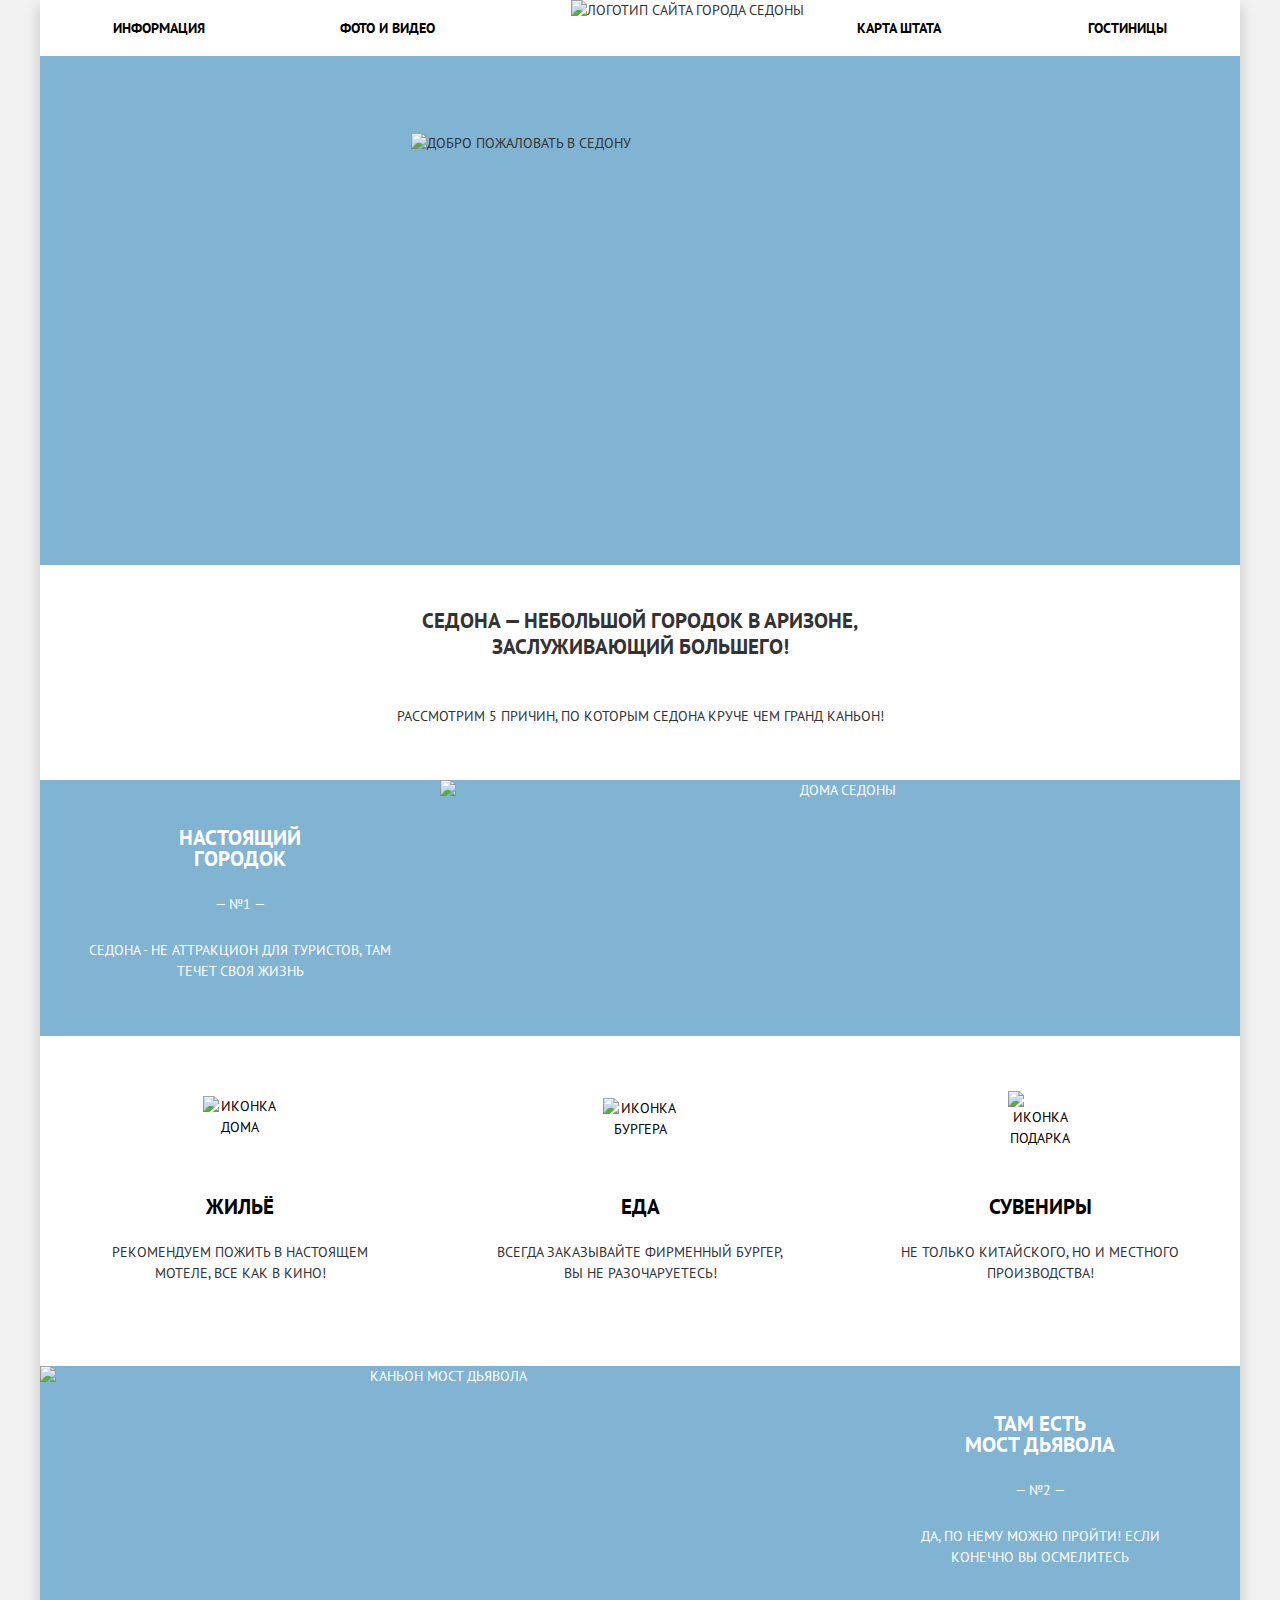
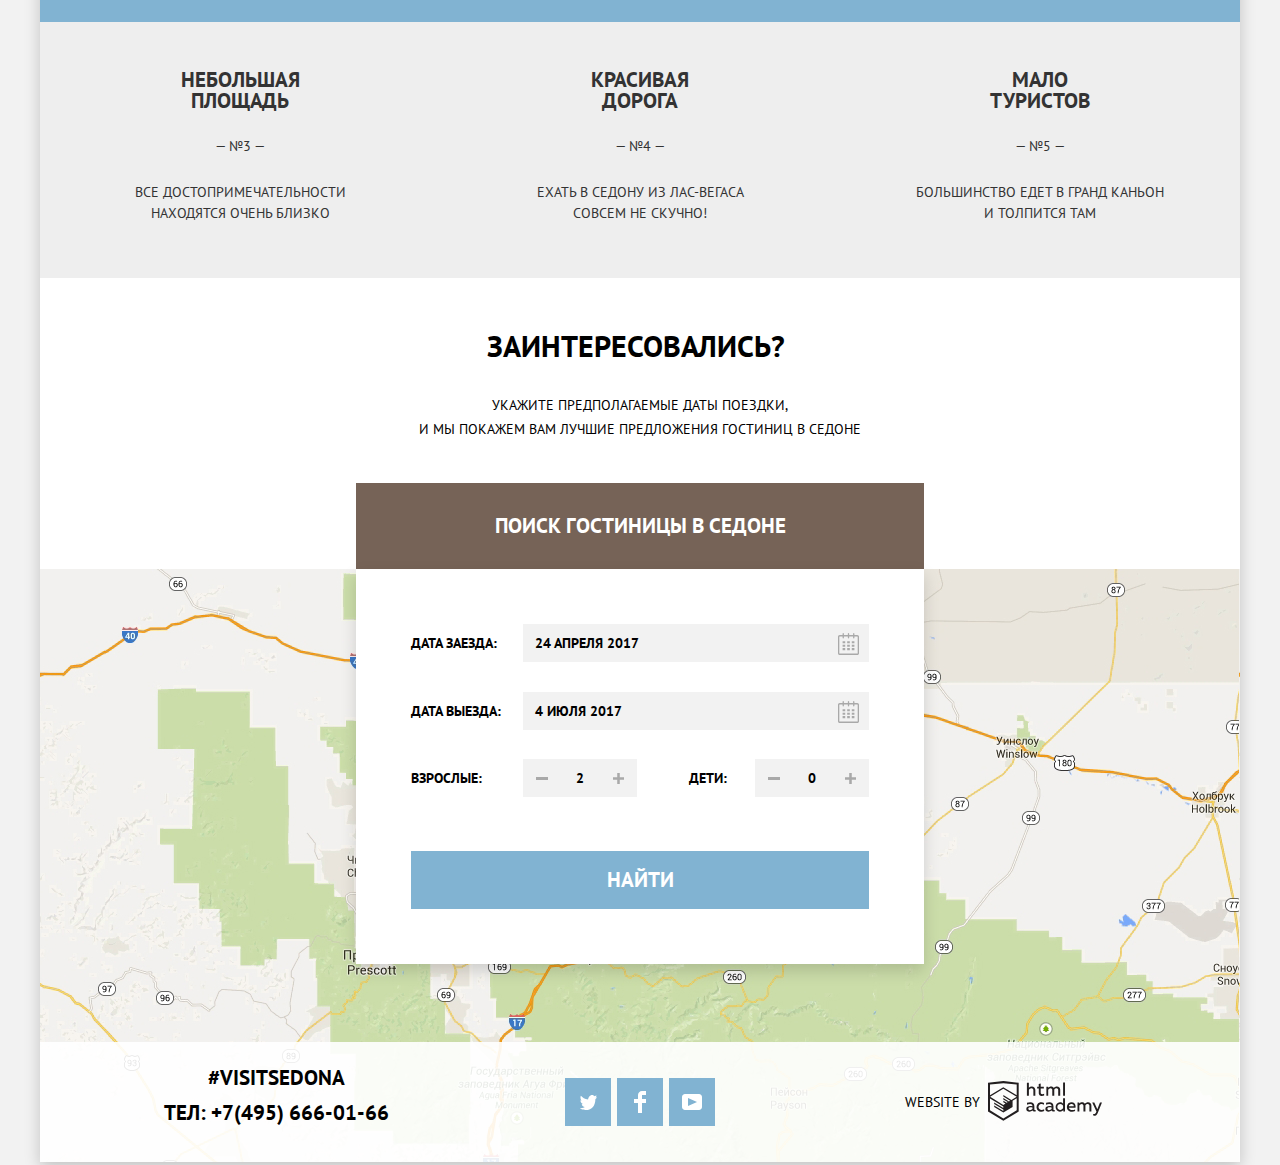
==== commit d4ecec45: "исправления по критериям Б4, Б9" ====
--- a/index.html
+++ b/index.html
@@ -10,7 +10,7 @@
   <link rel="manifest" href="manifest.webmanifest">
   <link rel="stylesheet" href="https://fonts.googleapis.com/css2?family=PT+Sans:wght@400;700&display=swap">
   <link rel="stylesheet" href="css/normalize.css">
-  <link rel="stylesheet" href="css/style.min.css">
+  <link rel="stylesheet" href="css/style.css">
 </head>
 
 <body class="page-body">
@@ -41,7 +41,7 @@
       <ol class="features-list">
         <li class="features-item image-item">
           <div class="card">
-            <h3>Настоящий <br> городок</h3>
+            <h3>Настоящий городок</h3>
             <span>&mdash; №1 &mdash;</span>
             <p>Седона - не аттракцион для туристов, там течет своя жизнь</p>
           </div>
@@ -66,7 +66,7 @@
         </li>
         <li class="features-item image-item">
           <div class="card">
-            <h3>Там есть <br> мост дьявола</h3>
+            <h3>Там есть мост&nbsp;дьявола</h3>
             <span>&mdash; №2 &mdash;</span>
             <p>Да, по нему можно пройти! Если конечно вы осмелитесь</p>
           </div>
@@ -75,21 +75,21 @@
         </li>
         <li class="features-item no-image-item">
           <div class="card">
-            <h3>Небольшая <br> площадь</h3>
+            <h3>Небольшая площадь</h3>
             <span>&mdash; №3 &mdash;</span>
             <p>Все достопримечательности находятся очень близко</p>
           </div>
         </li>
         <li class="features-item no-image-item">
           <div class="card">
-            <h3>Красивая <br> дорога</h3>
+            <h3>Красивая дорога</h3>
             <span>&mdash; №4 &mdash;</span>
             <p>Ехать в Седону из Лас-Вегаса совсем не скучно!</p>
           </div>
         </li>
         <li class="features-item no-image-item">
           <div class="card">
-            <h3>Мало <br> туристов</h3>
+            <h3>Мало туристов</h3>
             <span>&mdash; №5 &mdash;</span>
             <p>Большинство едет в Гранд Каньон и&nbsp;толпится там</p>
           </div>
@@ -176,7 +176,7 @@
               </div>
             </div>
           </div>
-          <button class="find-button"><span>Найти</span></button>
+          <button class="find-button" type="submit"><span>Найти</span></button>
         </form>
       </div>
     </section>
--- a/css/style.css
+++ b/css/style.css
@@ -0,0 +1,1609 @@
+/*
+* Prefixed by https://autoprefixer.github.io
+* PostCSS: v7.0.29,
+* Autoprefixer: v9.7.6
+* Browsers: last 4 version
+*/
+
+/* Variables */
+
+:root {
+  --basic-white: #ffffff;
+  --basic-light-blue: #81b3d2;
+  --basic-mid-blue: #669ec0;
+  --basic-dark-blue: #5496bd;
+  --basic-light-grey: #f2f2f2;
+  --basic-mid-grey: #eeeeee;
+  --basic-dark-grey: #a9a9a9;
+  --basic-light-brown: #766357;
+  --basic-mid-brown: #604e43;
+  --basic-dark-brown: #503e33;
+  --basic-black: #000000;
+  --basic-extra-dark: #333333;
+
+  --special-light-grey: #cacaca; /* down button */
+  --special-dark-grey: #666666; /* hotel rating */
+  --special-grey: #bdbbbc; /* TML-Academy logo focus */
+  --special-dark: #231f20; /* HTML-Academy logo still */
+  --special-dark-blue: #ebebeb; /* input hover background */
+  --special-mid-blue: #e5e5e5; /* input focus border */
+  --special-white: rgba(255, 255, 255, 0.9); /* footer background */
+}
+
+/* Global */
+
+.page-body {
+  width: 1200px;
+  margin: 0 auto;
+  padding: 0;
+  font-family: "PT Sans", Arial, Helvetica, sans-serif;
+  font-style: normal;
+  font-size: 14px;
+  line-height: 21px;
+  font-weight: 400;
+  color: var(--basic-extra-dark);
+  text-transform: uppercase;
+  background-color: var(--basic-white);
+  -webkit-box-shadow: 0px 5px 15px rgba(0, 1, 1, 0.2);
+          box-shadow: 0px 5px 15px rgba(0, 1, 1, 0.2);
+
+  min-height: 100%;
+  display: -ms-grid;
+  display: grid;
+  -ms-grid-rows: -webkit-min-content 1fr -webkit-min-content;
+  -ms-grid-rows: min-content 1fr min-content;
+  grid-template-rows: -webkit-min-content 1fr -webkit-min-content;
+  grid-template-rows: min-content 1fr min-content;
+  -ms-flex-line-pack: start;
+      align-content: start;
+}
+
+a {
+  text-decoration: none;
+}
+
+img {
+  max-width: 100%;
+  height: auto;
+}
+
+.visually-hidden {
+  position: absolute;
+  clip: rect(0 0 0 0);
+  width: 1px;
+  height: 1px;
+  margin: -1px;
+}
+
+/* Grid */
+
+.page {
+  height: 100%;
+  background-color: var(--basic-light-grey);
+}
+
+/* Main header */
+
+.main-header {
+  margin-bottom: 0px;
+  position: relative;
+}
+
+.main-header-logo {
+  position: absolute;
+  top: 0;
+  left: 531px;
+}
+
+/* Container */
+
+.container {
+  width: 1200px;
+  margin: 0 auto;
+  padding: 0;
+}
+
+/* Main navigation */
+
+.main-navigation {
+  margin: 0;
+  padding: 0;
+  font-weight: 700;
+  font-size: 14px;
+  line-height: 26px;
+  color: var(--basic-black);
+  background-color: transparent;
+}
+
+.site-navigation {
+  margin: auto 0;
+  padding: 0;
+  min-height: 56px;
+  list-style: none;
+
+  display: -ms-grid;
+
+  display: grid;
+  -ms-grid-columns: 1fr 1fr 2fr 1fr 1fr;
+  grid-template-columns: 1fr 1fr 2fr 1fr 1fr;
+  -webkit-box-align: center;
+      -ms-flex-align: center;
+          align-items: center;
+}
+
+.site-navigation li:nth-child(4n + 1) {
+  -ms-grid-column: 1;
+  -ms-grid-column-span: 1;
+  grid-column: 1 / 2;
+
+  padding-left: 73px;
+}
+
+.site-navigation li:nth-child(4n + 2) {
+  -ms-grid-column: 2;
+  -ms-grid-column-span: 1;
+  grid-column: 2 / 3;
+
+  padding-left: 100px;
+}
+
+.site-navigation li:nth-child(4n + 3) {
+  -ms-grid-column: 4;
+  -ms-grid-column-span: 1;
+  grid-column: 4 / 5;
+
+  text-align: right;
+  padding-right: 99px;
+}
+
+.site-navigation li:nth-child(4n + 4) {
+  -ms-grid-column: 5;
+  -ms-grid-column-span: 1;
+  grid-column: 5 / 6;
+
+  text-align: right;
+  padding-right: 73px;
+}
+
+.navigation-link {
+  color: var(--basic-black);
+}
+
+.navigation-link:hover,
+.navigation-link:focus {
+  color: var(--basic-light-blue);
+}
+
+.navigation-link:active {
+  color: var(--basic-black);
+  opacity: 0.3;
+}
+
+.navigation-link-current {
+  color: var(--basic-light-brown);
+}
+
+/* Welcome part*/
+
+.welcome {
+  height: 509px;
+  background-image: url(../img/background/background-welcome.jpg);
+  background-color: var(--basic-light-blue);
+  background-repeat: no-repeat;
+  margin: 0;
+  padding-top: 77px;
+  -webkit-box-sizing: border-box;
+          box-sizing: border-box;
+
+  display: -webkit-box;
+
+  display: -ms-flexbox;
+
+  display: flex;
+  -webkit-box-orient: vertical;
+  -webkit-box-direction: normal;
+      -ms-flex-direction: column;
+          flex-direction: column;
+  -webkit-box-pack: justify;
+      -ms-flex-pack: justify;
+          justify-content: space-between;
+  -webkit-box-align: center;
+      -ms-flex-align: center;
+          align-items: center;
+}
+
+.welcome-img {
+  width: 458px;
+  height: 352px;
+  margin: 0 auto;
+}
+
+.welcome::after {
+  content: url(../img/background/welcome-bottom-shape.png);
+  height: 57px;
+  margin: 0;
+  padding: 0;
+}
+
+/* Features */
+
+.features-slogan {
+  margin-top: 43px;
+  font-weight: 700;
+  font-size: 21px;
+  line-height: 26px;
+  text-align: center;
+}
+
+.features-list-title {
+  color: var(--basic-extra-dark);
+  font-size: 14px;
+  line-height: 26px;
+  text-align: center;
+  margin-top: 43px;
+  margin-bottom: 51px;
+}
+
+.features-list,
+.tips-list {
+  list-style: none;
+  margin: 0;
+  padding: 0;
+}
+
+.features-list {
+  display: -ms-grid;
+  display: grid;
+  -ms-grid-columns: 1fr 1fr 1fr;
+  grid-template-columns: 1fr 1fr 1fr;
+  -ms-grid-rows: -webkit-min-content 256px 256px;
+  -ms-grid-rows: min-content 256px 256px;
+  grid-template-rows: -webkit-min-content 256px 256px;
+  grid-template-rows: min-content 256px 256px;
+  -webkit-box-align: center;
+      -ms-flex-align: center;
+          align-items: center;
+}
+
+.features-list > *:nth-child(1) {
+  -ms-grid-row: 1;
+  -ms-grid-column: 1;
+}
+
+.features-list > *:nth-child(2) {
+  -ms-grid-row: 1;
+  -ms-grid-column: 2;
+}
+
+.features-list > *:nth-child(3) {
+  -ms-grid-row: 1;
+  -ms-grid-column: 3;
+}
+
+.features-list > *:nth-child(4) {
+  -ms-grid-row: 2;
+  -ms-grid-column: 1;
+}
+
+.features-list > *:nth-child(5) {
+  -ms-grid-row: 2;
+  -ms-grid-column: 2;
+}
+
+.features-list > *:nth-child(6) {
+  -ms-grid-row: 2;
+  -ms-grid-column: 3;
+}
+
+.features-list > *:nth-child(7) {
+  -ms-grid-row: 3;
+  -ms-grid-column: 1;
+}
+
+.features-list > *:nth-child(8) {
+  -ms-grid-row: 3;
+  -ms-grid-column: 2;
+}
+
+.features-list > *:nth-child(9) {
+  -ms-grid-row: 3;
+  -ms-grid-column: 3;
+}
+
+.image-item {
+  grid-column: 1 / -1;
+  width: 1200px;
+  color: var(--basic-white);
+  background-color: var(--basic-light-blue);
+  margin: 0;
+  padding: 0;
+
+  display: -webkit-box;
+
+  display: -ms-flexbox;
+
+  display: flex;
+  -ms-flex-wrap: wrap;
+      flex-wrap: wrap;
+  -webkit-box-align: center;
+      -ms-flex-align: center;
+          align-items: center;
+}
+
+.card {
+  width: 400px;
+  -webkit-box-sizing: border-box;
+          box-sizing: border-box;
+  padding-top: 47px;
+  padding-left: 49px;
+  padding-right: 49px;
+  padding-bottom: 54px;
+
+  display: -webkit-box;
+
+  display: -ms-flexbox;
+
+  display: flex;
+  -webkit-box-orient: vertical;
+  -webkit-box-direction: normal;
+      -ms-flex-direction: column;
+          flex-direction: column;
+  -webkit-box-pack: center;
+      -ms-flex-pack: center;
+          justify-content: center;
+}
+
+.card h3 {
+  margin-top: 0;
+  margin-bottom: 25px;
+  -webkit-box-sizing: border-box;
+          box-sizing: border-box;
+}
+
+.card p {
+  margin-top: 25px;
+  margin-bottom: 0;
+  -webkit-box-sizing: border-box;
+          box-sizing: border-box;
+}
+
+.card-img-to-left {
+  -webkit-box-ordinal-group: 0;
+      -ms-flex-order: -1;
+          order: -1;
+}
+
+.features-item,
+.tips-item {
+  font-weight: 400;
+  font-size: 14px;
+  line-height: 21px;
+  text-align: center;
+}
+
+.features-item h3,
+.tips-item h3 {
+  width: 155px;
+  margin-left: auto;
+  margin-right: auto;
+  font-weight: 700;
+  font-size: 21px;
+  line-height: 21px;
+}
+
+.no-image-item {
+  width: 400px;
+  min-height: 256px;
+  -webkit-box-sizing: border-box;
+          box-sizing: border-box;
+  background-color: var(--basic-mid-grey);
+}
+
+.no-image-item .card {
+  padding-left: 69px;
+  padding-right: 69px;
+}
+
+.tips-list {
+  display: -ms-grid;
+  display: grid;
+  -ms-grid-columns: 1fr 1fr 1fr;
+  grid-template-columns: 1fr 1fr 1fr;
+}
+
+.tips-item {
+  min-height: 330px;
+  width: 400px;
+  -webkit-box-sizing: border-box;
+          box-sizing: border-box;
+  color: var(--basic-black);
+  background-color: var(--basic-white);
+  padding-right: 50px;
+  padding-left: 50px;
+  padding-bottom: 68px;
+
+  display: -webkit-box;
+
+  display: -ms-flexbox;
+
+  display: flex;
+  -webkit-box-orient: vertical;
+  -webkit-box-direction: normal;
+      -ms-flex-direction: column;
+          flex-direction: column;
+  -webkit-box-pack: end;
+      -ms-flex-pack: end;
+          justify-content: flex-end;
+  -webkit-box-align: center;
+      -ms-flex-align: center;
+          align-items: center;
+}
+
+.tips-item h3 {
+  margin-top: 28px;
+  margin-bottom: 25px;
+  -webkit-box-sizing: border-box;
+          box-sizing: border-box;
+}
+
+.tips-item p {
+  color: var(--basic-extra-dark);
+  margin-top: 0;
+}
+
+.tips-item img {
+  -webkit-box-ordinal-group: 0;
+      -ms-flex-order: -1;
+          order: -1;
+}
+
+/* Appointment */
+
+.hotel-appointment {
+  font-weight: 700;
+  font-size: 14px;
+  line-height: 24px;
+  color: var(--basic-black);
+  text-align: center;
+  margin-top: 56px;
+}
+
+.hotel-appointment h2 {
+  font-size: 30px;
+  line-height: 24px;
+  padding-right: 9px;
+}
+
+.appointment-info {
+  font-weight: 400;
+  font-size: 14px;
+  margin-top: 35px;
+  line-height: 24px;
+}
+
+.appointment-hotel-search {
+  margin-top: 42px;
+  margin-left: auto;
+  margin-right: auto;
+  padding: 0;
+  width: 568px;
+  position: relative;
+
+  display: -webkit-box;
+
+  display: -ms-flexbox;
+
+  display: flex;
+  -webkit-box-orient: vertical;
+  -webkit-box-direction: normal;
+      -ms-flex-direction: column;
+          flex-direction: column;
+}
+
+.appointment-form-dropdown {
+  background-color: var(--basic-light-brown);
+  height: 86px;
+  font-size: 21px;
+
+  display: -webkit-box;
+
+  display: -ms-flexbox;
+
+  display: flex;
+  -webkit-box-pack: center;
+      -ms-flex-pack: center;
+          justify-content: center;
+  -webkit-box-align: center;
+      -ms-flex-align: center;
+          align-items: center;
+}
+
+.appointment-form-dropdown a {
+  color: var(--basic-white);
+}
+
+.appointment-form-dropdown:hover,
+.appointment-form-dropdown:focus {
+  background-color: var(--basic-mid-brown);
+}
+
+.appointment-form-dropdown:active {
+  background-color: var(--basic-dark-brown);
+}
+
+.appointment-form-dropdown:active a {
+  opacity: 0.3;
+}
+
+.appointment-form {
+  min-height: 395px;
+  -webkit-box-sizing: border-box;
+          box-sizing: border-box;
+  margin: 0;
+  padding: 55px;
+  position: absolute;
+  top: 100%;
+  background-color: var(--basic-white);
+  -webkit-box-shadow: 0px 7px 15px rgba(0, 1, 1, 0.15);
+          box-shadow: 0px 7px 15px rgba(0, 1, 1, 0.15);
+
+  display: -webkit-box;
+
+  display: -ms-flexbox;
+
+  display: flex;
+  -webkit-box-orient: vertical;
+  -webkit-box-direction: normal;
+      -ms-flex-direction: column;
+          flex-direction: column;
+  -webkit-box-pack: justify;
+      -ms-flex-pack: justify;
+          justify-content: space-between;
+}
+
+.appointment-items {
+  min-height: 173px;
+  display: -webkit-box;
+  display: -ms-flexbox;
+  display: flex;
+  -webkit-box-orient: vertical;
+  -webkit-box-direction: normal;
+      -ms-flex-direction: column;
+          flex-direction: column;
+  -webkit-box-pack: justify;
+      -ms-flex-pack: justify;
+          justify-content: space-between;
+}
+
+.appointment-item {
+  position: relative;
+  display: -webkit-box;
+  display: -ms-flexbox;
+  display: flex;
+  -webkit-box-pack: justify;
+      -ms-flex-pack: justify;
+          justify-content: space-between;
+  -webkit-box-align: center;
+      -ms-flex-align: center;
+          align-items: center;
+}
+
+.appointment--date-input {
+  margin: 0;
+  padding: 0;
+}
+
+.appointment-input {
+  font-family: inherit;
+  font-size: inherit;
+  font-weight: inherit;
+  text-transform: uppercase;
+  color: var(--basic-black);
+  background-color: var(--basic-light-grey);
+  width: 346px;
+  height: 38px;
+  text-indent: 10px;
+  -webkit-box-sizing: border-box;
+          box-sizing: border-box;
+  border: none;
+}
+
+.appointment-input::-webkit-input-placeholder {
+  color: var(--basic-black);
+  opacity: 1;
+}
+
+.appointment-input::-moz-placeholder {
+  color: var(--basic-black);
+  opacity: 1;
+}
+
+.appointment-input:-moz-placeholder {
+  color: var(--basic-black);
+  opacity: 1;
+}
+
+.appointment-input:-ms-input-placeholder {
+  color: var(--basic-black);
+  opacity: 1;
+}
+
+.appointment-input:hover {
+  background-color: var(--special-dark-blue);
+}
+
+.appointment-input:focus {
+  background-color: var(--basic-white);
+  border: 2px solid var(--special-mid-blue);
+}
+
+.calendar-icon {
+  position: absolute;
+  top: 8px;
+  right: 10px;
+}
+
+.calendar-icon:focus path,
+.calendar-icon:hover path {
+  fill: var(--basic-black);
+}
+
+.calendar-icon:active path {
+  fill: var(--basic-light-blue);
+}
+
+.half-items {
+  display: -webkit-box;
+  display: -ms-flexbox;
+  display: flex;
+  -webkit-box-pack: justify;
+      -ms-flex-pack: justify;
+          justify-content: space-between;
+  -webkit-box-align: center;
+      -ms-flex-align: center;
+          align-items: center;
+}
+
+.half-item {
+  width: 226px;
+  display: -webkit-box;
+  display: -ms-flexbox;
+  display: flex;
+  -webkit-box-pack: justify;
+      -ms-flex-pack: justify;
+          justify-content: space-between;
+  -webkit-box-align: center;
+      -ms-flex-align: center;
+          align-items: center;
+}
+
+.half-item-to-right {
+  -webkit-box-pack: end;
+      -ms-flex-pack: end;
+          justify-content: flex-end;
+}
+
+.half-item-to-right label {
+  margin-right: 28px;
+}
+
+input[type="number"] {
+  -webkit-appearance: textfield;
+  -moz-appearance: textfield;
+  appearance: textfield;
+}
+
+input[type="number"]::-webkit-inner-spin-button,
+input[type="number"]::-webkit-outer-spin-button {
+  -webkit-appearance: none;
+}
+
+.number-counter {
+  display: -webkit-box;
+  display: -ms-flexbox;
+  display: flex;
+}
+
+.number-input {
+  padding: 0;
+  border: 0;
+  background: var(--basic-light-grey);
+  height: 38px;
+  width: 38px;
+  text-align: center;
+  font-size: 14px;
+  font-weight: 700;
+}
+
+.number-input-button {
+  cursor: pointer;
+  display: -webkit-box;
+  display: -ms-flexbox;
+  display: flex;
+  -webkit-box-pack: center;
+      -ms-flex-pack: center;
+          justify-content: center;
+  -webkit-box-align: center;
+      -ms-flex-align: center;
+          align-items: center;
+}
+
+.number-input-button:hover path,
+.number-input-button:focus path,
+.number-input-button:hover rect,
+.number-input-button:focus rect {
+  fill: var(--basic-black);
+}
+
+.number-input-button:active path,
+.number-input-button:active rect {
+  fill: var(--basic-light-blue);
+}
+
+.find-button {
+  height: 58px;
+  width: 458px;
+  font-weight: 700;
+  font-size: 21px;
+  line-height: 26px;
+  color: var(--basic-white);
+  text-transform: uppercase;
+  border: none;
+
+  background-color: var(--basic-light-blue);
+}
+
+.find-button:hover,
+.find-button:focus {
+  background-color: var(--basic-mid-blue);
+}
+
+.find-button:active {
+  background-color: var(--basic-dark-blue);
+}
+
+.find-button:active span {
+  opacity: 0.3;
+}
+
+/* Map section */
+
+.main-map {
+  width: 1200px;
+  height: 593px;
+  background-color: var(--basic-dark-grey);
+  background-image: url("../img/background/map.jpg");
+}
+
+/* Hotel search parameters */
+
+.hotel-search-section {
+  background-color: var(--basic-light-blue);
+  background-image: url(../img/background/filter-background.jpg);
+  background-repeat: no-repeat;
+  width: 1200px;
+  height: 217px;
+  margin: 0;
+  padding-top: 26px;
+  -webkit-box-sizing: border-box;
+          box-sizing: border-box;
+  color: var(--basic-white);
+}
+
+.hotel-search-form {
+  display: -ms-grid;
+  display: grid;
+  -ms-grid-columns: 73px -webkit-max-content 117px -webkit-max-content 1fr -webkit-max-content 73px;
+  -ms-grid-columns: 73px max-content 117px max-content 1fr max-content 73px;
+  grid-template-columns: 73px -webkit-max-content 117px -webkit-max-content 1fr -webkit-max-content 73px;
+  grid-template-columns: 73px max-content 117px max-content 1fr max-content 73px;
+}
+
+.infrastructure,
+.hotel-type,
+.coast-search-field {
+  border: none;
+  padding: 0;
+  margin: 0;
+}
+
+.search-form-subtitle,
+.checkbox-subtitle {
+  font-size: 16px;
+  font-weight: 700;
+  margin-bottom: 11px;
+}
+
+.checkbox-subtitle {
+  margin-bottom: 25px;
+}
+
+.search-form-checkbox {
+  margin-bottom: 25px;
+}
+
+.infrastructure {
+  -ms-grid-column: 2;
+  -ms-grid-column-span: 1;
+  grid-column: 2 / 3;
+  display: -webkit-box;
+  display: -ms-flexbox;
+  display: flex;
+  -webkit-box-orient: vertical;
+  -webkit-box-direction: normal;
+      -ms-flex-direction: column;
+          flex-direction: column;
+}
+
+.hotel-type {
+  -ms-grid-column: 4;
+  -ms-grid-column-span: 1;
+  grid-column: 4 / 5;
+  display: -webkit-box;
+  display: -ms-flexbox;
+  display: flex;
+  -webkit-box-orient: vertical;
+  -webkit-box-direction: normal;
+      -ms-flex-direction: column;
+          flex-direction: column;
+}
+
+.coast-per-day {
+  -ms-grid-column: 6;
+  -ms-grid-column-span: 1;
+  grid-column: 6 / 7;
+  display: -webkit-box;
+  display: -ms-flexbox;
+  display: flex;
+  -webkit-box-orient: vertical;
+  -webkit-box-direction: normal;
+      -ms-flex-direction: column;
+          flex-direction: column;
+}
+
+.checkbox-field label {
+  position: relative;
+  display: block;
+  cursor: pointer;
+  -webkit-user-select: none;
+     -moz-user-select: none;
+      -ms-user-select: none;
+          user-select: none;
+  padding-left: 40px;
+  padding-bottom: 25px;
+}
+
+.visually-hidden.search-form-checkbox:focus + label {
+  box-shadow: 7px -5px 7px var(--basic-white);
+}
+
+.search-form-checkbox + label::before {
+  content: "";
+  position: absolute;
+  height: 23px;
+  width: 23px;
+  left: 0;
+  top: -1px;
+  background-image: url(../img/icons/checkbox-shape.svg);
+}
+
+.search-form-checkbox:checked + label::before {
+  content: "";
+  position: absolute;
+  height: 23px;
+  width: 23px;
+  left: 0;
+  top: -1px;
+  background-image: url(../img/icons/checkbox-checked-shape.svg);
+}
+
+.search-form-checkbox:checked + label::after {
+  content: "";
+  position: absolute;
+  height: 17px;
+  width: 22px;
+  left: 4px;
+  top: 0px;
+  background-image: url(../img/icons/check-sign.svg);
+}
+
+.search-form-checkbox:disabled + label::before {
+  content: "";
+  position: absolute;
+  height: 23px;
+  width: 23px;
+  left: 0;
+  top: -1px;
+  background-image: url(../img/icons/checkbox-disable-shape.svg);
+}
+
+.search-form-checkbox:checked:disabled + label::before {
+  content: "";
+  position: absolute;
+  height: 23px;
+  width: 23px;
+  left: 0;
+  top: -1px;
+  background-image: url(../img/icons/checkbox-checked-disable-shape.svg);
+}
+
+.search-form-checkbox:checked:disabled + label::after {
+  content: "";
+  position: absolute;
+  height: 17px;
+  width: 22px;
+  left: 4px;
+  top: 0px;
+  background-image: url(../img/icons/check-sign-disabled.svg);
+}
+
+/* Range filter */
+
+.price-controls {
+  width: 313px;
+  height: 32px;
+  position: relative;
+  background-color: transparent;
+  border: 2px solid var(--basic-white);
+  border-radius: 2px;
+
+  display: -webkit-box;
+
+  display: -ms-flexbox;
+
+  display: flex;
+  -ms-flex-pack: distribute;
+      justify-content: space-around;
+  -webkit-box-align: center;
+      -ms-flex-align: center;
+          align-items: center;
+}
+
+.price-controls:before {
+  content: "";
+  width: 2px;
+  height: 22px;
+  background: var(--basic-white);
+  position: absolute;
+  left: 157px;
+}
+
+.min-price,
+.max-price {
+  padding-left: 15px;
+  -webkit-box-sizing: border-box;
+          box-sizing: border-box;
+}
+
+.range-controls {
+  width: 316px;
+  height: 35px;
+  position: relative;
+  padding-top: 20px;
+}
+
+.range-controls .scale {
+  height: 2px;
+  background-color: var(--basic-white);
+  opacity: 0.3;
+}
+
+.range-controls .bar {
+  position: absolute;
+  top: 20px;
+  width: 80%;
+  height: 2px;
+  background-color: var(--basic-white);
+}
+
+.range-controls .toggle {
+  position: absolute;
+  left: 0;
+  top: 11px;
+  width: 4px;
+  height: 4px;
+  padding: 0;
+  background-color: #ababab;
+  border: 8px solid var(--basic-white);
+  border-radius: 50%;
+  -webkit-box-shadow: 0 2px 0 0 #ababab;
+          box-shadow: 0 2px 0 0 #ababab;
+  cursor: pointer;
+}
+
+.range-controls .toggle-max {
+  left: 252px;
+}
+
+.coast-search-button {
+  width: 137px;
+  height: 36px;
+  font-family: inherit;
+  color: var(--basic-white);
+  text-transform: uppercase;
+  border: 2px solid var(--basic-white);
+  border-radius: 2px;
+  background-color: transparent;
+  margin-left: 85px;
+}
+
+.coast-search-button:hover {
+  color: var(--basic-black);
+  background-color: var(--basic-white);
+}
+
+.toggle:hover {
+  -webkit-transform: scale(1.2);
+      -ms-transform: scale(1.2);
+          transform: scale(1.2);
+  -webkit-transition: -webkit-transform 0.2s;
+  transition: -webkit-transform 0.2s;
+  -o-transition: transform 0.2s;
+  transition: transform 0.2s;
+  transition: transform 0.2s, -webkit-transform 0.2s;
+}
+
+/* Search results header */
+
+.search-results-header {
+  color: var(--basic-black);
+  font-size: 21px;
+  line-height: 26px;
+  font-weight: 700;
+  height: 86px;
+  margin: 0px;
+  padding: 0;
+  border-bottom: 1px solid var(--special-mid-blue);
+
+  display: -ms-grid;
+
+  display: grid;
+  -ms-grid-columns: 73px 135px 29px 1fr -webkit-max-content 73px;
+  -ms-grid-columns: 73px 135px 29px 1fr max-content 73px;
+  grid-template-columns: 73px 135px 29px 1fr -webkit-max-content 73px;
+  grid-template-columns: 73px 135px 29px 1fr max-content 73px;
+  -webkit-box-align: start;
+      -ms-flex-align: start;
+          align-items: flex-start;
+}
+
+.search-results-header p {
+  -ms-grid-column: 2;
+  -ms-grid-column-span: 1;
+  grid-column: 2 / 3;
+  -ms-grid-row-align: center;
+      align-self: center;
+}
+
+.sorting-type {
+  font-size: 12px;
+  line-height: 18px;
+  font-weight: 400;
+  margin-top: 31px;
+
+  -ms-grid-column: 4;
+
+  -ms-grid-column-span: 1;
+
+  grid-column: 4 / 5;
+  display: -webkit-box;
+  display: -ms-flexbox;
+  display: flex;
+  -webkit-box-align: start;
+      -ms-flex-align: start;
+          align-items: flex-start;
+}
+
+.sorting-type-list,
+.results-sort-list,
+.search-results-list {
+  list-style: none;
+  margin: 0;
+  padding: 0;
+}
+
+.sorting-type-list {
+  margin-left: 7px;
+  display: -webkit-box;
+  display: -ms-flexbox;
+  display: flex;
+  -webkit-box-align: start;
+      -ms-flex-align: start;
+          align-items: flex-start;
+  -ms-flex-wrap: wrap;
+      flex-wrap: wrap;
+}
+
+.results-sort-list {
+  -ms-grid-column: 5;
+  -ms-grid-column-span: 1;
+  grid-column: 5 / 6;
+  align-self: center;
+  display: -webkit-box;
+  display: -ms-flexbox;
+  display: flex;
+}
+
+.sorting-type-link a {
+  color: var(--basic-black);
+  opacity: 0.3;
+}
+
+.sorting-type-link {
+  margin-left: 32px;
+  border-bottom: 1px dashed var(--basic-light-blue);
+}
+
+.sorting-type-list li:nth-child(odd) {
+  margin-top: 1px;
+  margin-left: 33px;
+}
+
+.sorting-type-link a:hover,
+.sorting-type-link a:focus {
+  color: var(--basic-light-blue);
+  opacity: 1;
+}
+
+.sorting-type-link:active {
+  border-bottom: none;
+}
+
+.sorting-type-link a:active {
+  color: var(--basic-black);
+  opacity: 1;
+}
+
+.sorting-link-current {
+  border-bottom: none;
+}
+
+.sorting-link-current a {
+  color: var(--basic-light-blue);
+  opacity: 1;
+}
+
+.results-sort-item {
+  margin-left: 12px;
+}
+
+.results-sort-link path {
+  fill: var(--special-light-grey);
+}
+
+.results-sort-link:hover path,
+.results-sort-link:focus path {
+  fill: var(--basic-black);
+}
+
+.results-sort-link:active path,
+.results-sort-link-current path {
+  fill: var(--basic-light-blue);
+}
+
+/* Search results */
+
+.search-results-list {
+  display: -webkit-box;
+  display: -ms-flexbox;
+  display: flex;
+  -webkit-box-orient: vertical;
+  -webkit-box-direction: normal;
+      -ms-flex-direction: column;
+          flex-direction: column;
+}
+
+.search-results-item {
+  margin: 0;
+  padding: 0 73px;
+  height: 150px;
+
+  grid-column: 2 / -2;
+  display: -ms-grid;
+  display: grid;
+  -ms-grid-columns: 135px 29px 1fr 29px 110px;
+  grid-template-columns: 135px 29px 1fr 29px 110px;
+  -webkit-box-align: center;
+      -ms-flex-align: center;
+          align-items: center;
+  border-bottom: 1px solid var(--special-mid-blue);
+}
+
+.item-results-img {
+  background-color: var(--basic-light-blue);
+
+  -ms-grid-column: 1;
+
+  -ms-grid-column-span: 1;
+
+  grid-column: 1 / 2;
+}
+
+.card-info {
+  -ms-grid-column: 3;
+  -ms-grid-column-span: 1;
+  grid-column: 3 / 4;
+  display: -ms-grid;
+  display: grid;
+      grid-template-areas:
+    "title title title"
+    "type coast ."
+    "info booking .";
+  -webkit-column-gap: 6px;
+     -moz-column-gap: 6px;
+          column-gap: 6px;
+  margin-top: 24px;
+  margin-bottom: 30px;
+  -ms-grid-columns: -webkit-min-content 6px -webkit-min-content 6px 1fr;
+  -ms-grid-columns: min-content 6px min-content 6px 1fr;
+  grid-template-columns: -webkit-min-content -webkit-min-content 1fr;
+  grid-template-columns: min-content min-content 1fr;
+  -ms-grid-rows: auto auto auto;
+  grid-template-rows: auto auto auto;
+}
+
+.rating-info {
+  min-height: 150px;
+  -ms-grid-column: 5;
+  -ms-grid-column-span: 1;
+  grid-column: 5 / 6;
+  display: -webkit-box;
+  display: -ms-flexbox;
+  display: flex;
+  -ms-flex-wrap: wrap;
+      flex-wrap: wrap;
+  -webkit-box-pack: end;
+      -ms-flex-pack: end;
+          justify-content: flex-end;
+  -ms-flex-line-pack: justify;
+      align-content: space-between;
+}
+
+.info-hotel-title {
+  -ms-grid-row: 1;
+  -ms-grid-column: 1;
+  -ms-grid-column-span: 5;
+  font-size: 21px;
+  line-height: 26px;
+  font-weight: 700;
+  margin-top: 24px;
+  color: var(--basic-black);
+
+  grid-area: title;
+  margin: 0;
+  padding: 0;
+}
+
+.info-hotel-link {
+  color: inherit;
+}
+
+.info-hotel-link:focus,
+.info-hotel-link:hover {
+  color: var(--basic-light-blue);
+}
+
+.info-hotel-link:active {
+  color: var(--basic-black);
+  opacity: 0.3;
+}
+
+.info-hotel-type {
+  -ms-grid-row: 2;
+  -ms-grid-column: 1;
+  grid-area: type;
+  margin: 7px 0;
+  padding: 0;
+}
+
+.info-hotel-coast {
+  -ms-grid-row: 2;
+  -ms-grid-column: 3;
+  grid-area: coast;
+  margin: 7px 0;
+  padding: 0;
+}
+
+.more-info-button {
+  -ms-grid-row: 3;
+  -ms-grid-column: 1;
+  margin-top: 8px;
+  background-color: var(--basic-light-blue);
+  width: 110px;
+  height: 27px;
+  grid-area: info;
+  display: -webkit-box;
+  display: -ms-flexbox;
+  display: flex;
+  -webkit-box-pack: center;
+      -ms-flex-pack: center;
+          justify-content: center;
+  -webkit-box-align: center;
+      -ms-flex-align: center;
+          align-items: center;
+}
+
+.booking-button {
+  -ms-grid-row: 3;
+  -ms-grid-column: 3;
+  margin-top: 8px;
+  background-color: var(--basic-light-brown);
+  width: 142px;
+  height: 27px;
+  grid-area: booking;
+  display: -webkit-box;
+  display: -ms-flexbox;
+  display: flex;
+  -webkit-box-pack: center;
+      -ms-flex-pack: center;
+          justify-content: center;
+  -webkit-box-align: center;
+      -ms-flex-align: center;
+          align-items: center;
+}
+
+.more-info-button a,
+.booking-button a {
+  color: var(--basic-white);
+  font-weight: 700;
+}
+
+.more-info-button:hover,
+.more-info-button:focus {
+  background-color: var(--basic-mid-blue);
+}
+
+.more-info-button:active {
+  background-color: var(--basic-dark-blue);
+}
+
+.more-info-button:active a {
+  opacity: 0.3;
+}
+
+.booking-button:hover,
+.booking-button:focus {
+  background-color: var(--basic-mid-brown);
+}
+
+.booking-button:active {
+  background-color: var(--basic-dark-brown);
+}
+
+.booking-button:active a {
+  opacity: 0.3;
+}
+
+.item-results-stars {
+  display: inline-block;
+  vertical-align: middle;
+  height: 17px;
+  margin-top: 29px;
+  margin-right: -1px;
+  background-image: url("../img/icons/star-shape.svg");
+  background-repeat: space;
+}
+
+.stars-1 {
+  width: 18px;
+}
+
+.stars-2 {
+  width: calc(18px * 2 + 6px);
+}
+
+.stars-3 {
+  width: calc(18px * 3 + 12px);
+}
+
+.stars-4 {
+  width: calc(18px * 4 + 18px);
+}
+
+.stars-5 {
+  width: calc(18px * 5 + 24px);
+}
+
+.item-results-rating {
+  color: var(--special-dark-grey);
+  background-color: var(--basic-light-grey);
+  width: 110px;
+  height: 27px;
+  margin-bottom: 30px;
+  padding-left: 3px;
+  display: -webkit-box;
+  display: -ms-flexbox;
+  display: flex;
+  -webkit-box-pack: center;
+      -ms-flex-pack: center;
+          justify-content: center;
+  -webkit-box-align: center;
+      -ms-flex-align: center;
+          align-items: center;
+}
+
+/* Main footer */
+
+.index-footer {
+  margin-top: -120px;
+  z-index: 20;
+}
+
+.main-footer {
+  color: var(--basic-black);
+  background-color: var(--special-white);
+  min-height: 120px;
+
+  display: -ms-grid;
+
+  display: grid;
+  -ms-grid-columns: 73px 327px 400px 327px 73px;
+  grid-template-columns: 73px 327px 400px 327px 73px;
+  -ms-grid-rows: -webkit-min-content;
+  -ms-grid-rows: min-content;
+  grid-template-rows: -webkit-min-content;
+  grid-template-rows: min-content;
+  -ms-flex-line-pack: center;
+      align-content: center;
+}
+
+.main-footer > *:nth-child(1) {
+  -ms-grid-row: 1;
+  -ms-grid-column: 1;
+}
+
+.main-footer > *:nth-child(2) {
+  -ms-grid-row: 1;
+  -ms-grid-column: 2;
+}
+
+.main-footer > *:nth-child(3) {
+  -ms-grid-row: 1;
+  -ms-grid-column: 3;
+}
+
+.main-footer > *:nth-child(4) {
+  -ms-grid-row: 1;
+  -ms-grid-column: 4;
+}
+
+.main-footer > *:nth-child(5) {
+  -ms-grid-row: 1;
+  -ms-grid-column: 5;
+}
+
+.footer-contacts {
+  font-size: 21px;
+  line-height: 26px;
+  font-weight: 700;
+  padding: 1px 0;
+
+  -ms-grid-column: 2;
+
+  -ms-grid-column-span: 1;
+
+  grid-column: 2 / 3;
+
+  display: -webkit-box;
+
+  display: -ms-flexbox;
+
+  display: flex;
+  -webkit-box-orient: vertical;
+  -webkit-box-direction: normal;
+      -ms-flex-direction: column;
+          flex-direction: column;
+  -webkit-box-pack: justify;
+      -ms-flex-pack: justify;
+          justify-content: space-between;
+  -webkit-box-align: center;
+      -ms-flex-align: center;
+          align-items: center;
+}
+
+.footer-contacts *:nth-child(even) {
+  margin-bottom: 14px;
+}
+
+.footer-phone-link {
+  color: inherit;
+}
+
+.footer-social {
+  list-style: none;
+
+  margin: 0;
+  padding: 0;
+
+  -ms-grid-column: 3;
+
+  -ms-grid-column-span: 1;
+
+  grid-column: 3 / 4;
+
+  display: -webkit-box;
+
+  display: -ms-flexbox;
+
+  display: flex;
+  -webkit-box-pack: center;
+      -ms-flex-pack: center;
+          justify-content: center;
+  -webkit-box-align: center;
+      -ms-flex-align: center;
+          align-items: center;
+}
+
+.footer-social li {
+  margin: 0 3px;
+  height: 48px;
+  width: 46px;
+}
+
+.footer-copyright {
+  -ms-grid-column: 4;
+  -ms-grid-column-span: 1;
+  grid-column: 4 / 5;
+
+  display: -webkit-box;
+
+  display: -ms-flexbox;
+
+  display: flex;
+  -webkit-box-pack: center;
+      -ms-flex-pack: center;
+          justify-content: center;
+  -webkit-box-align: center;
+      -ms-flex-align: center;
+          align-items: center;
+}
+
+.footer-social ul {
+  list-style: none;
+}
+
+.social-button svg {
+  fill: var(--basic-white);
+}
+.social-button {
+  background-color: var(--basic-light-blue);
+
+  display: -webkit-box;
+
+  display: -ms-flexbox;
+
+  display: flex;
+  -webkit-box-pack: center;
+      -ms-flex-pack: center;
+          justify-content: center;
+  -webkit-box-align: center;
+      -ms-flex-align: center;
+          align-items: center;
+  width: 46px;
+  height: 48px;
+}
+
+.social-button:hover,
+.social-button:focus {
+  background-color: var(--basic-mid-blue);
+}
+
+.social-button:active path {
+  background-color: var(--basic-dark-blue);
+  opacity: 0.3;
+}
+
+.copyright-button {
+  fill: var(--special-dark);
+  margin-top: 2px;
+  margin-left: 8px;
+}
+
+.copyright-button:hover path,
+.copyright-button:focus path {
+  fill: var(--basic-light-blue);
+}
+
+.copyright-button:active path {
+  fill: var(--special-grey);
+}
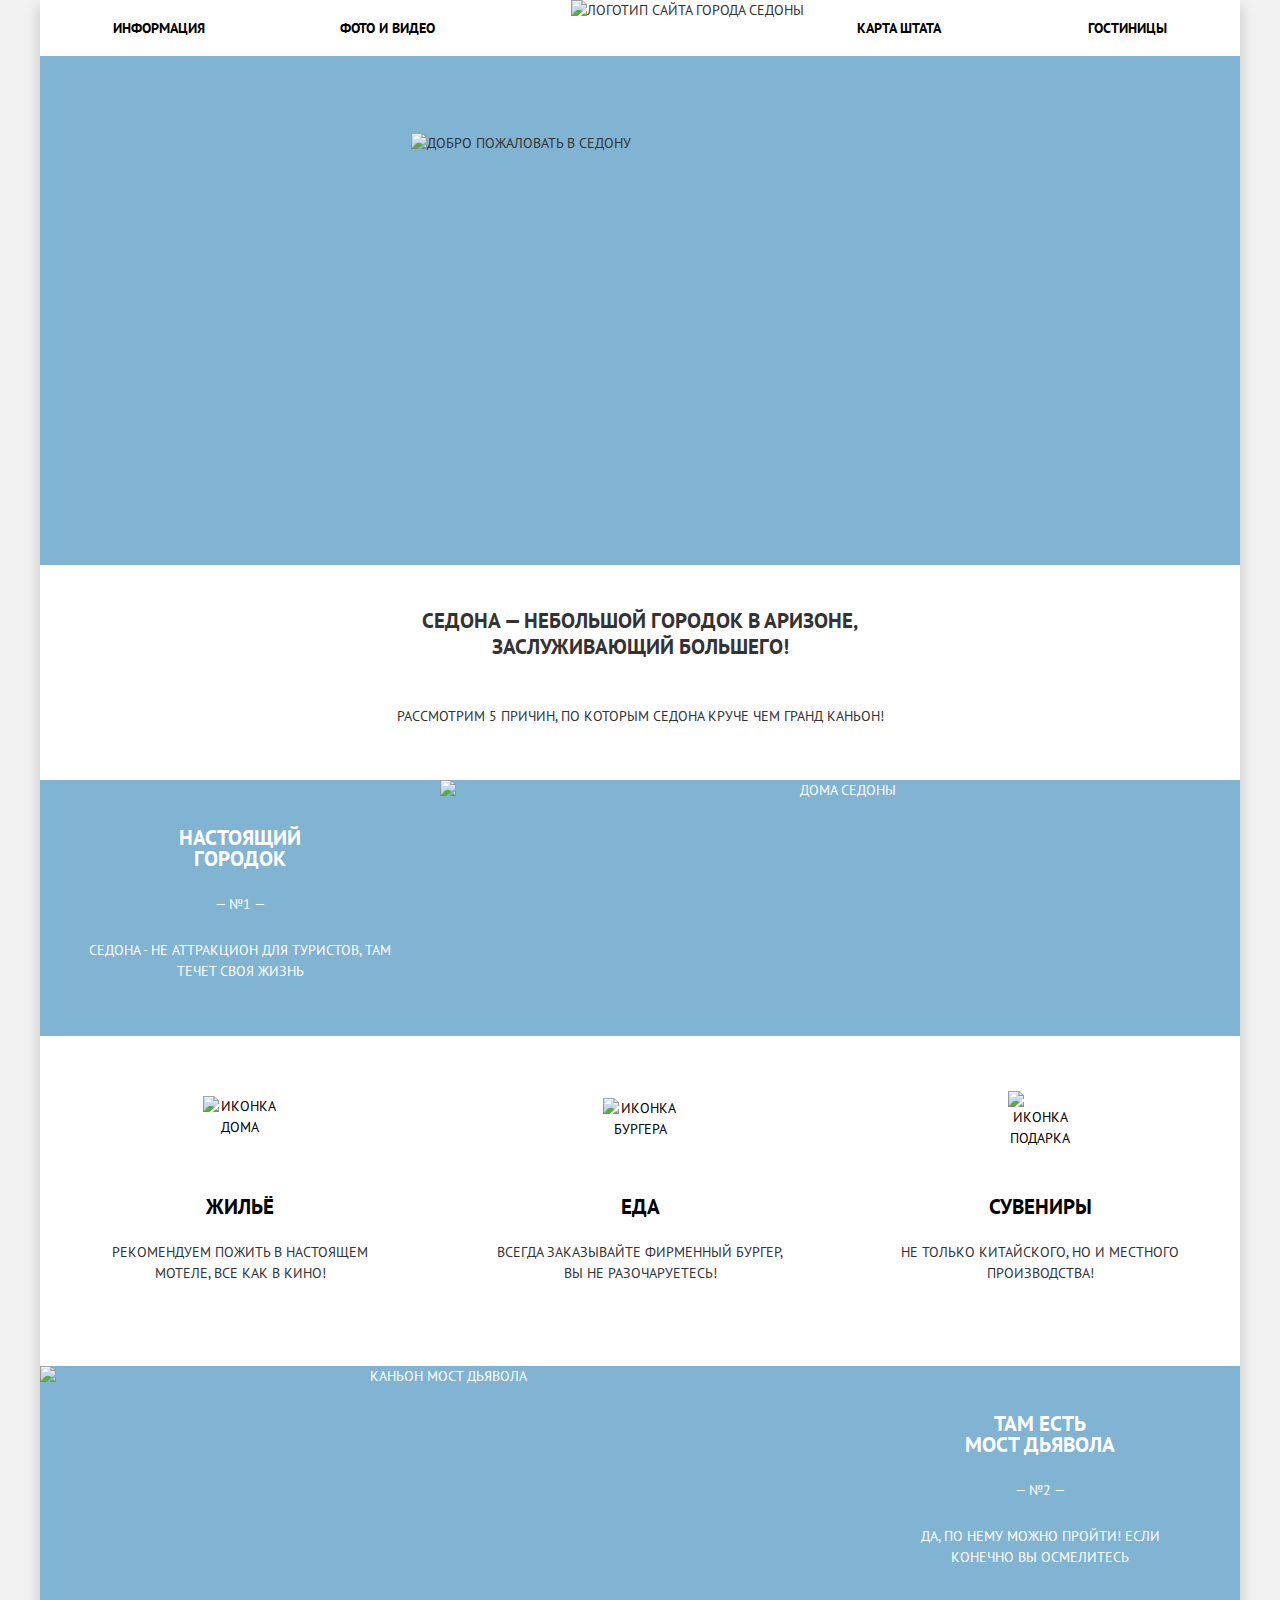
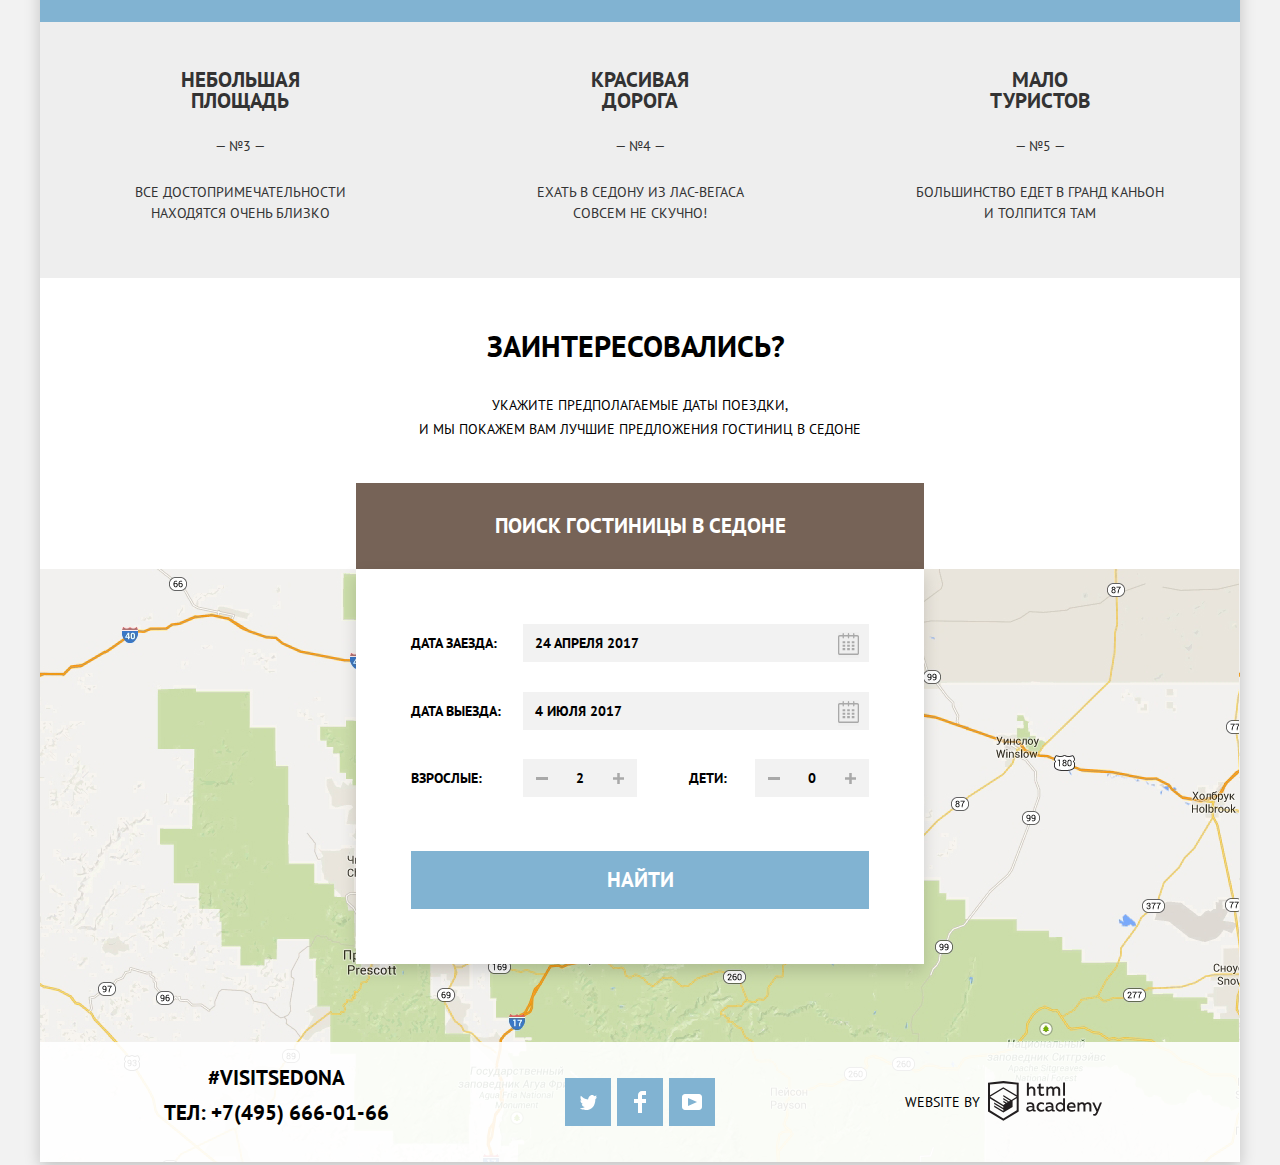
==== commit 55f51bf9: "исправление по критерию Б17" ====
--- a/index.html
+++ b/index.html
@@ -111,30 +111,32 @@
               <label class="appointment-label" for="check-in-date">Дата заезда:</label>
               <div class="appointment-date-input">
                 <input class="appointment-input" type="text" id="check-in-date" placeholder="24 апреля 2017">
-                <svg class="calendar-icon" width="21" height="23" viewBox="0 0 21 23" fill="none"
-                  xmlns="http://www.w3.org/2000/svg">
-                  <path fill-rule="evenodd" clip-rule="evenodd"
-                    d="M16.406 3.02498H19.251C20.217 3.02498 21 3.84698 21 4.86198V21.164C21 22.179 20.217 23 19.251 23H1.75C0.784 23 0 22.179 0 21.164V4.86198C0 3.84698 0.784 3.02498 1.75 3.02498H4.593V1.64798C4.593 1.26698 4.887 0.958984 5.25 0.958984C5.612 0.958984 5.906 1.26698 5.906 1.64798V3.02498H9.844V1.64798C9.844 1.26698 10.138 0.958984 10.501 0.958984C10.862 0.958984 11.156 1.26698 11.156 1.64798V3.02498H15.094V1.64798C15.094 1.26698 15.387 0.958984 15.75 0.958984C16.112 0.958984 16.406 1.26698 16.406 1.64798V3.02498ZM19.5646 21.484C19.6466 21.3979 19.691 21.2828 19.688 21.164H19.689V4.86198C19.689 4.60898 19.493 4.40298 19.252 4.40298H16.407V5.78098C16.407 6.16198 16.113 6.46998 15.751 6.46998C15.388 6.46998 15.095 6.16198 15.095 5.78098V4.40298H11.157V5.78098C11.157 6.16198 10.863 6.46998 10.502 6.46998C10.139 6.46998 9.845 6.16198 9.845 5.78098V4.40298H5.907V5.78098C5.907 6.16198 5.613 6.46998 5.251 6.46998C4.888 6.46998 4.594 6.16198 4.594 5.78098V4.40298H1.75C1.50263 4.40953 1.30696 4.61458 1.312 4.86198V21.164C1.30696 21.4114 1.50263 21.6164 1.75 21.623H19.251C19.3698 21.6201 19.4826 21.5701 19.5646 21.484Z"
-                    fill="#A9A9A9" />
-                  <path fill-rule="evenodd" clip-rule="evenodd"
-                    d="M4.59399 9.2251H7.21899V11.2911H4.59399V9.2251ZM4.59399 12.6681H7.21899V14.7351H4.59399V12.6681ZM7.21899 16.1121H4.59399V18.1781H7.21899V16.1121ZM9.18799 16.1121H11.813V18.1781H9.18799V16.1121ZM11.813 12.6681H9.18799V14.7351H11.813V12.6681ZM9.18799 9.2251H11.813V11.2911H9.18799V9.2251ZM16.406 16.1121H13.781V18.1781H16.406V16.1121ZM13.781 12.6681H16.406V14.7351H13.781V12.6681ZM16.406 9.2251H13.781V11.2911H16.406V9.2251Z"
-                    fill="#A9A9A9" />
-                </svg>
+                <button class="calendar-icon">
+                  <svg width="21" height="23" viewBox="0 0 21 23" fill="none" xmlns="http://www.w3.org/2000/svg">
+                    <path fill-rule="evenodd" clip-rule="evenodd"
+                      d="M16.406 3.02498H19.251C20.217 3.02498 21 3.84698 21 4.86198V21.164C21 22.179 20.217 23 19.251 23H1.75C0.784 23 0 22.179 0 21.164V4.86198C0 3.84698 0.784 3.02498 1.75 3.02498H4.593V1.64798C4.593 1.26698 4.887 0.958984 5.25 0.958984C5.612 0.958984 5.906 1.26698 5.906 1.64798V3.02498H9.844V1.64798C9.844 1.26698 10.138 0.958984 10.501 0.958984C10.862 0.958984 11.156 1.26698 11.156 1.64798V3.02498H15.094V1.64798C15.094 1.26698 15.387 0.958984 15.75 0.958984C16.112 0.958984 16.406 1.26698 16.406 1.64798V3.02498ZM19.5646 21.484C19.6466 21.3979 19.691 21.2828 19.688 21.164H19.689V4.86198C19.689 4.60898 19.493 4.40298 19.252 4.40298H16.407V5.78098C16.407 6.16198 16.113 6.46998 15.751 6.46998C15.388 6.46998 15.095 6.16198 15.095 5.78098V4.40298H11.157V5.78098C11.157 6.16198 10.863 6.46998 10.502 6.46998C10.139 6.46998 9.845 6.16198 9.845 5.78098V4.40298H5.907V5.78098C5.907 6.16198 5.613 6.46998 5.251 6.46998C4.888 6.46998 4.594 6.16198 4.594 5.78098V4.40298H1.75C1.50263 4.40953 1.30696 4.61458 1.312 4.86198V21.164C1.30696 21.4114 1.50263 21.6164 1.75 21.623H19.251C19.3698 21.6201 19.4826 21.5701 19.5646 21.484Z"
+                      fill="#A9A9A9" />
+                    <path fill-rule="evenodd" clip-rule="evenodd"
+                      d="M4.59399 9.2251H7.21899V11.2911H4.59399V9.2251ZM4.59399 12.6681H7.21899V14.7351H4.59399V12.6681ZM7.21899 16.1121H4.59399V18.1781H7.21899V16.1121ZM9.18799 16.1121H11.813V18.1781H9.18799V16.1121ZM11.813 12.6681H9.18799V14.7351H11.813V12.6681ZM9.18799 9.2251H11.813V11.2911H9.18799V9.2251ZM16.406 16.1121H13.781V18.1781H16.406V16.1121ZM13.781 12.6681H16.406V14.7351H13.781V12.6681ZM16.406 9.2251H13.781V11.2911H16.406V9.2251Z"
+                      fill="#A9A9A9" />
+                  </svg>
+                </button>
               </div>
             </div>
             <div class="appointment-item">
               <label class="appointment-label" for="check-out-date">Дата выезда: </label>
               <div class="appointment-date-input">
                 <input class="appointment-input" type="text" id="check-out-date" placeholder="4 июля 2017">
-                <svg class="calendar-icon" width="21" height="23" viewBox="0 0 21 23" fill="none"
-                  xmlns="http://www.w3.org/2000/svg">
-                  <path fill-rule="evenodd" clip-rule="evenodd"
-                    d="M16.406 3.02498H19.251C20.217 3.02498 21 3.84698 21 4.86198V21.164C21 22.179 20.217 23 19.251 23H1.75C0.784 23 0 22.179 0 21.164V4.86198C0 3.84698 0.784 3.02498 1.75 3.02498H4.593V1.64798C4.593 1.26698 4.887 0.958984 5.25 0.958984C5.612 0.958984 5.906 1.26698 5.906 1.64798V3.02498H9.844V1.64798C9.844 1.26698 10.138 0.958984 10.501 0.958984C10.862 0.958984 11.156 1.26698 11.156 1.64798V3.02498H15.094V1.64798C15.094 1.26698 15.387 0.958984 15.75 0.958984C16.112 0.958984 16.406 1.26698 16.406 1.64798V3.02498ZM19.5646 21.484C19.6466 21.3979 19.691 21.2828 19.688 21.164H19.689V4.86198C19.689 4.60898 19.493 4.40298 19.252 4.40298H16.407V5.78098C16.407 6.16198 16.113 6.46998 15.751 6.46998C15.388 6.46998 15.095 6.16198 15.095 5.78098V4.40298H11.157V5.78098C11.157 6.16198 10.863 6.46998 10.502 6.46998C10.139 6.46998 9.845 6.16198 9.845 5.78098V4.40298H5.907V5.78098C5.907 6.16198 5.613 6.46998 5.251 6.46998C4.888 6.46998 4.594 6.16198 4.594 5.78098V4.40298H1.75C1.50263 4.40953 1.30696 4.61458 1.312 4.86198V21.164C1.30696 21.4114 1.50263 21.6164 1.75 21.623H19.251C19.3698 21.6201 19.4826 21.5701 19.5646 21.484Z"
-                    fill="#A9A9A9" />
-                  <path fill-rule="evenodd" clip-rule="evenodd"
-                    d="M4.59399 9.2251H7.21899V11.2911H4.59399V9.2251ZM4.59399 12.6681H7.21899V14.7351H4.59399V12.6681ZM7.21899 16.1121H4.59399V18.1781H7.21899V16.1121ZM9.18799 16.1121H11.813V18.1781H9.18799V16.1121ZM11.813 12.6681H9.18799V14.7351H11.813V12.6681ZM9.18799 9.2251H11.813V11.2911H9.18799V9.2251ZM16.406 16.1121H13.781V18.1781H16.406V16.1121ZM13.781 12.6681H16.406V14.7351H13.781V12.6681ZM16.406 9.2251H13.781V11.2911H16.406V9.2251Z"
-                    fill="#A9A9A9" />
-                </svg>
+                <button class="calendar-icon">
+                  <svg width="21" height="23" viewBox="0 0 21 23" fill="none" xmlns="http://www.w3.org/2000/svg">
+                    <path fill-rule="evenodd" clip-rule="evenodd"
+                      d="M16.406 3.02498H19.251C20.217 3.02498 21 3.84698 21 4.86198V21.164C21 22.179 20.217 23 19.251 23H1.75C0.784 23 0 22.179 0 21.164V4.86198C0 3.84698 0.784 3.02498 1.75 3.02498H4.593V1.64798C4.593 1.26698 4.887 0.958984 5.25 0.958984C5.612 0.958984 5.906 1.26698 5.906 1.64798V3.02498H9.844V1.64798C9.844 1.26698 10.138 0.958984 10.501 0.958984C10.862 0.958984 11.156 1.26698 11.156 1.64798V3.02498H15.094V1.64798C15.094 1.26698 15.387 0.958984 15.75 0.958984C16.112 0.958984 16.406 1.26698 16.406 1.64798V3.02498ZM19.5646 21.484C19.6466 21.3979 19.691 21.2828 19.688 21.164H19.689V4.86198C19.689 4.60898 19.493 4.40298 19.252 4.40298H16.407V5.78098C16.407 6.16198 16.113 6.46998 15.751 6.46998C15.388 6.46998 15.095 6.16198 15.095 5.78098V4.40298H11.157V5.78098C11.157 6.16198 10.863 6.46998 10.502 6.46998C10.139 6.46998 9.845 6.16198 9.845 5.78098V4.40298H5.907V5.78098C5.907 6.16198 5.613 6.46998 5.251 6.46998C4.888 6.46998 4.594 6.16198 4.594 5.78098V4.40298H1.75C1.50263 4.40953 1.30696 4.61458 1.312 4.86198V21.164C1.30696 21.4114 1.50263 21.6164 1.75 21.623H19.251C19.3698 21.6201 19.4826 21.5701 19.5646 21.484Z"
+                      fill="#A9A9A9" />
+                    <path fill-rule="evenodd" clip-rule="evenodd"
+                      d="M4.59399 9.2251H7.21899V11.2911H4.59399V9.2251ZM4.59399 12.6681H7.21899V14.7351H4.59399V12.6681ZM7.21899 16.1121H4.59399V18.1781H7.21899V16.1121ZM9.18799 16.1121H11.813V18.1781H9.18799V16.1121ZM11.813 12.6681H9.18799V14.7351H11.813V12.6681ZM9.18799 9.2251H11.813V11.2911H9.18799V9.2251ZM16.406 16.1121H13.781V18.1781H16.406V16.1121ZM13.781 12.6681H16.406V14.7351H13.781V12.6681ZM16.406 9.2251H13.781V11.2911H16.406V9.2251Z"
+                      fill="#A9A9A9" />
+                  </svg>
+                </button>
               </div>
             </div>
             <div class="half-items">
--- a/css/style.css
+++ b/css/style.css
@@ -641,6 +641,9 @@
   position: absolute;
   top: 8px;
   right: 10px;
+  margin: 0;
+  padding: 0;
+  border: none;
 }
 
 .calendar-icon:focus path,
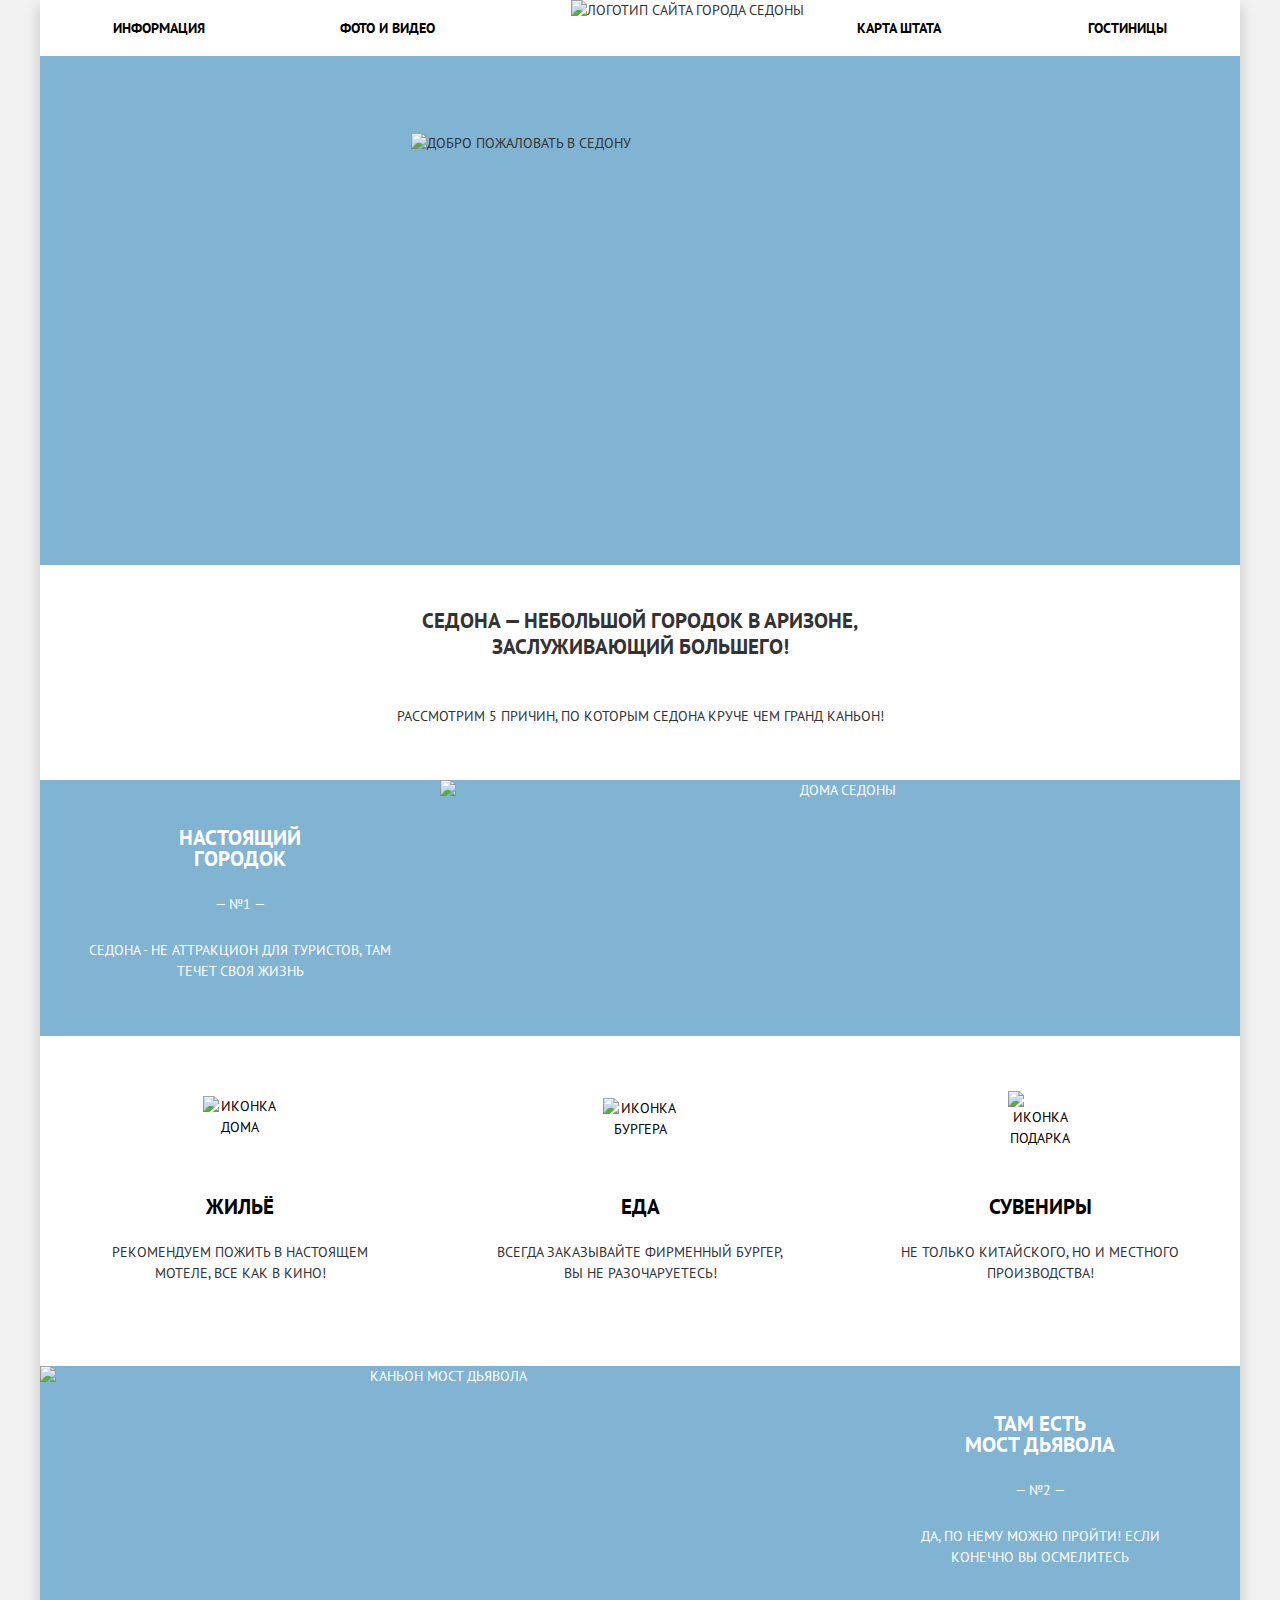
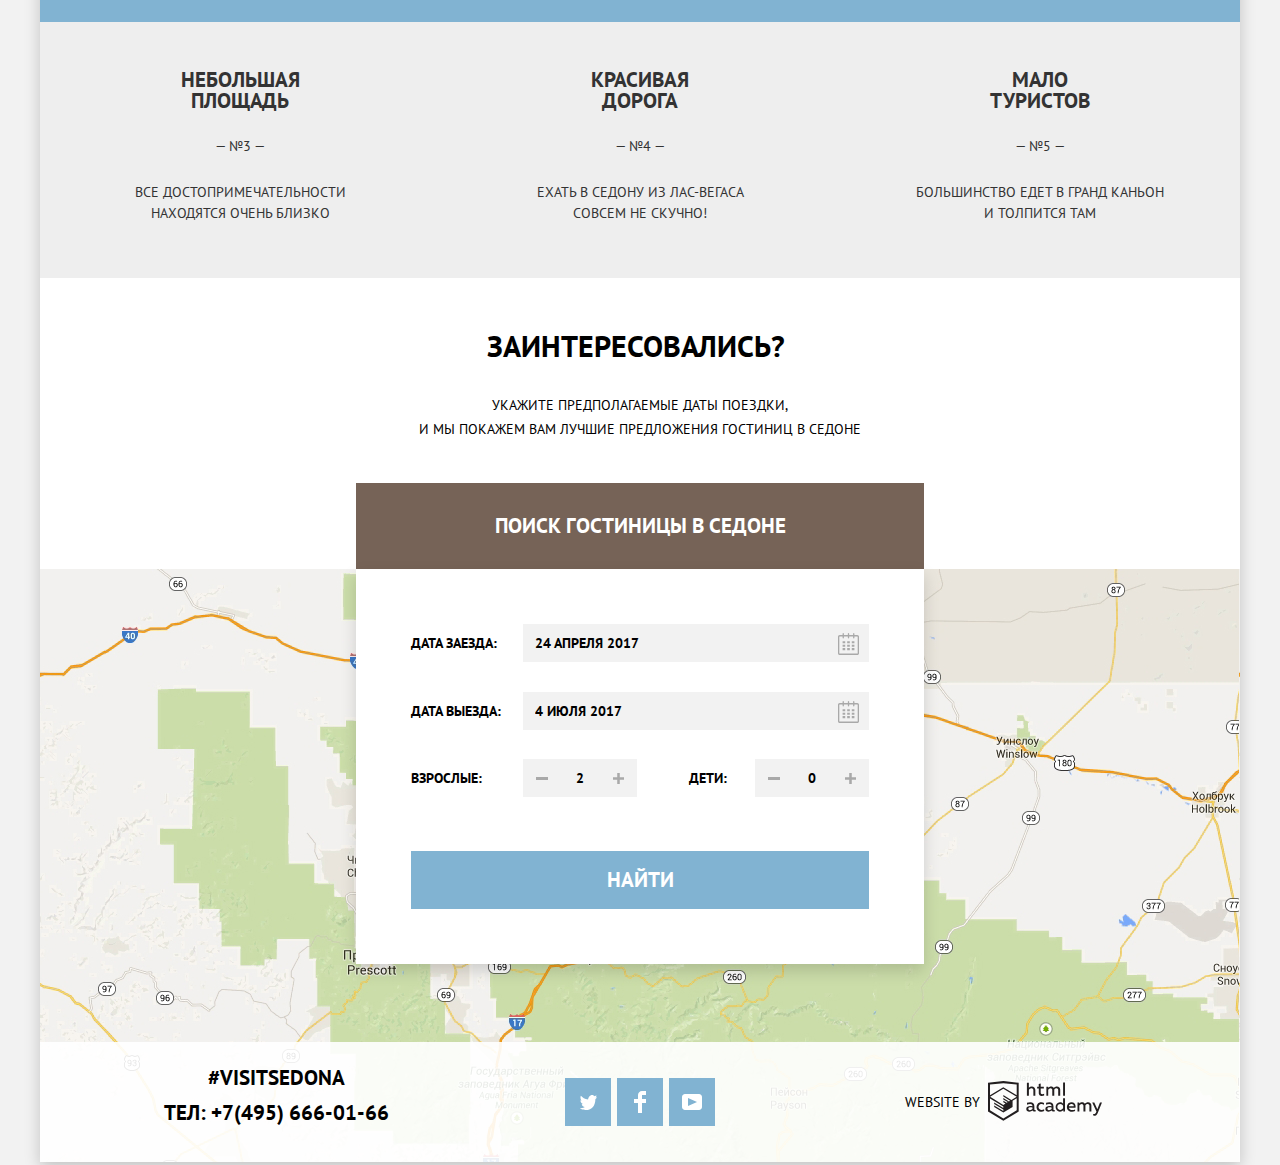
==== commit 14167140: "исправление по критерию Д26" ====
--- a/index.html
+++ b/index.html
@@ -201,7 +201,7 @@
 
     <ul class="footer-social">
       <li>
-        <a class="social-button"><svg width="17" height="17" viewBox="0 0 17 17" fill="none"
+        <a class="social-button" href="#"><svg width="17" height="17" viewBox="0 0 17 17" fill="none"
             xmlns="http://www.w3.org/2000/svg">
             <path
               d="M10.95 1.14409C12.635 0.648089 13.934 1.41409 14.527 2.32309C15.2 2.09209 15.858 1.84209 16.538 1.61509C16.5249 2.30145 16.2117 2.94761 15.681 3.38309C16.366 3.55309 16.985 2.89209 16.985 2.89209C16.816 3.89209 15.979 4.68009 15.422 4.91609C15.191 11.6661 12.247 16.1331 5.34498 15.9981H4.89898C4.48898 15.9981 0.734977 15.5381 0.000976562 14.1111C2.27198 14.3071 3.89398 13.6891 4.69398 12.9341C3.73398 12.6341 2.01498 12.4571 1.71498 9.98409C2.06398 10.0901 2.27898 10.2121 2.90498 10.1031C1.70498 9.24709 0.373977 8.53009 0.447977 6.33009C0.732977 6.65809 1.51498 6.86609 1.78798 6.80209C1.08498 6.56109 -0.182023 3.44209 0.893977 1.85009C2.71198 3.70409 4.62898 5.45609 8.04598 5.62309C8.25398 3.33009 9.18298 1.79309 10.95 1.14409Z"
@@ -209,13 +209,13 @@
           </svg></a>
       </li>
       <li>
-        <a class="social-button"><svg width="12" height="22" viewBox="0 0 12 22" fill="none"
+        <a class="social-button" href="#"><svg width="12" height="22" viewBox="0 0 12 22" fill="none"
             xmlns="http://www.w3.org/2000/svg">
             <path d="M12 4V0H8C5.79086 0 4 1.79086 4 4V8H0V12H4V22H8V12H12V8H8V4H12Z" fill="white" />
           </svg></a>
       </li>
       <li>
-        <a class="social-button"><svg width="20" height="16" viewBox="0 0 20 16" fill="none"
+        <a class="social-button" href="#"><svg width="20" height="16" viewBox="0 0 20 16" fill="none"
             xmlns="http://www.w3.org/2000/svg">
             <path fill-rule="evenodd" clip-rule="evenodd"
               d="M3 0H17C18.65 0 20 1.35 20 3V13C20 14.65 18.65 16 17 16H3C1.35 16 0 14.65 0 13V3C0 1.35 1.35 0 3 0ZM6.027 4.002V11.998L15.014 8L6.027 4.002Z"
--- a/css/style.css
+++ b/css/style.css
@@ -28,6 +28,9 @@
   --special-dark-blue: #ebebeb; /* input hover background */
   --special-mid-blue: #e5e5e5; /* input focus border */
   --special-white: rgba(255, 255, 255, 0.9); /* footer background */
+  --special-extra-grey: rgba(0, 1, 1, 0.2); /* page shadow */
+  --special-shadow-grey: rgba(0, 1, 1, 0.15); /* appointment form shadow */
+  --special-very-light-grey: #ababab;
 }
 
 /* Global */
@@ -44,8 +47,8 @@
   color: var(--basic-extra-dark);
   text-transform: uppercase;
   background-color: var(--basic-white);
-  -webkit-box-shadow: 0px 5px 15px rgba(0, 1, 1, 0.2);
-          box-shadow: 0px 5px 15px rgba(0, 1, 1, 0.2);
+  -webkit-box-shadow: 0px 5px 15px var(--special-extra-grey);
+          box-shadow: 0px 5px 15px var(--special-extra-grey);
 
   min-height: 100%;
   display: -ms-grid;
@@ -544,8 +547,8 @@
   position: absolute;
   top: 100%;
   background-color: var(--basic-white);
-  -webkit-box-shadow: 0px 7px 15px rgba(0, 1, 1, 0.15);
-          box-shadow: 0px 7px 15px rgba(0, 1, 1, 0.15);
+  -webkit-box-shadow: 0px 7px 15px var(--special-shadow-grey);
+          box-shadow: 0px 7px 15px var(--special-shadow-grey);
 
   display: -webkit-box;
 
@@ -602,10 +605,11 @@
   background-color: var(--basic-light-grey);
   width: 346px;
   height: 38px;
-  text-indent: 10px;
+  padding-left: 12px;
   -webkit-box-sizing: border-box;
           box-sizing: border-box;
   border: none;
+  outline: none;
 }
 
 .appointment-input::-webkit-input-placeholder {
@@ -635,6 +639,7 @@
 .appointment-input:focus {
   background-color: var(--basic-white);
   border: 2px solid var(--special-mid-blue);
+  padding-left: 10px;
 }
 
 .calendar-icon {
@@ -644,6 +649,7 @@
   margin: 0;
   padding: 0;
   border: none;
+  background-color: transparent;
 }
 
 .calendar-icon:focus path,
@@ -1006,11 +1012,11 @@
   width: 4px;
   height: 4px;
   padding: 0;
-  background-color: #ababab;
+  background-color: var(--special-very-light-grey);
   border: 8px solid var(--basic-white);
   border-radius: 50%;
-  -webkit-box-shadow: 0 2px 0 0 #ababab;
-          box-shadow: 0 2px 0 0 #ababab;
+  -webkit-box-shadow: 0 2px 0 0 var(--special-very-light-grey);
+          box-shadow: 0 2px 0 0 var(--special-very-light-grey);
   cursor: pointer;
 }
 
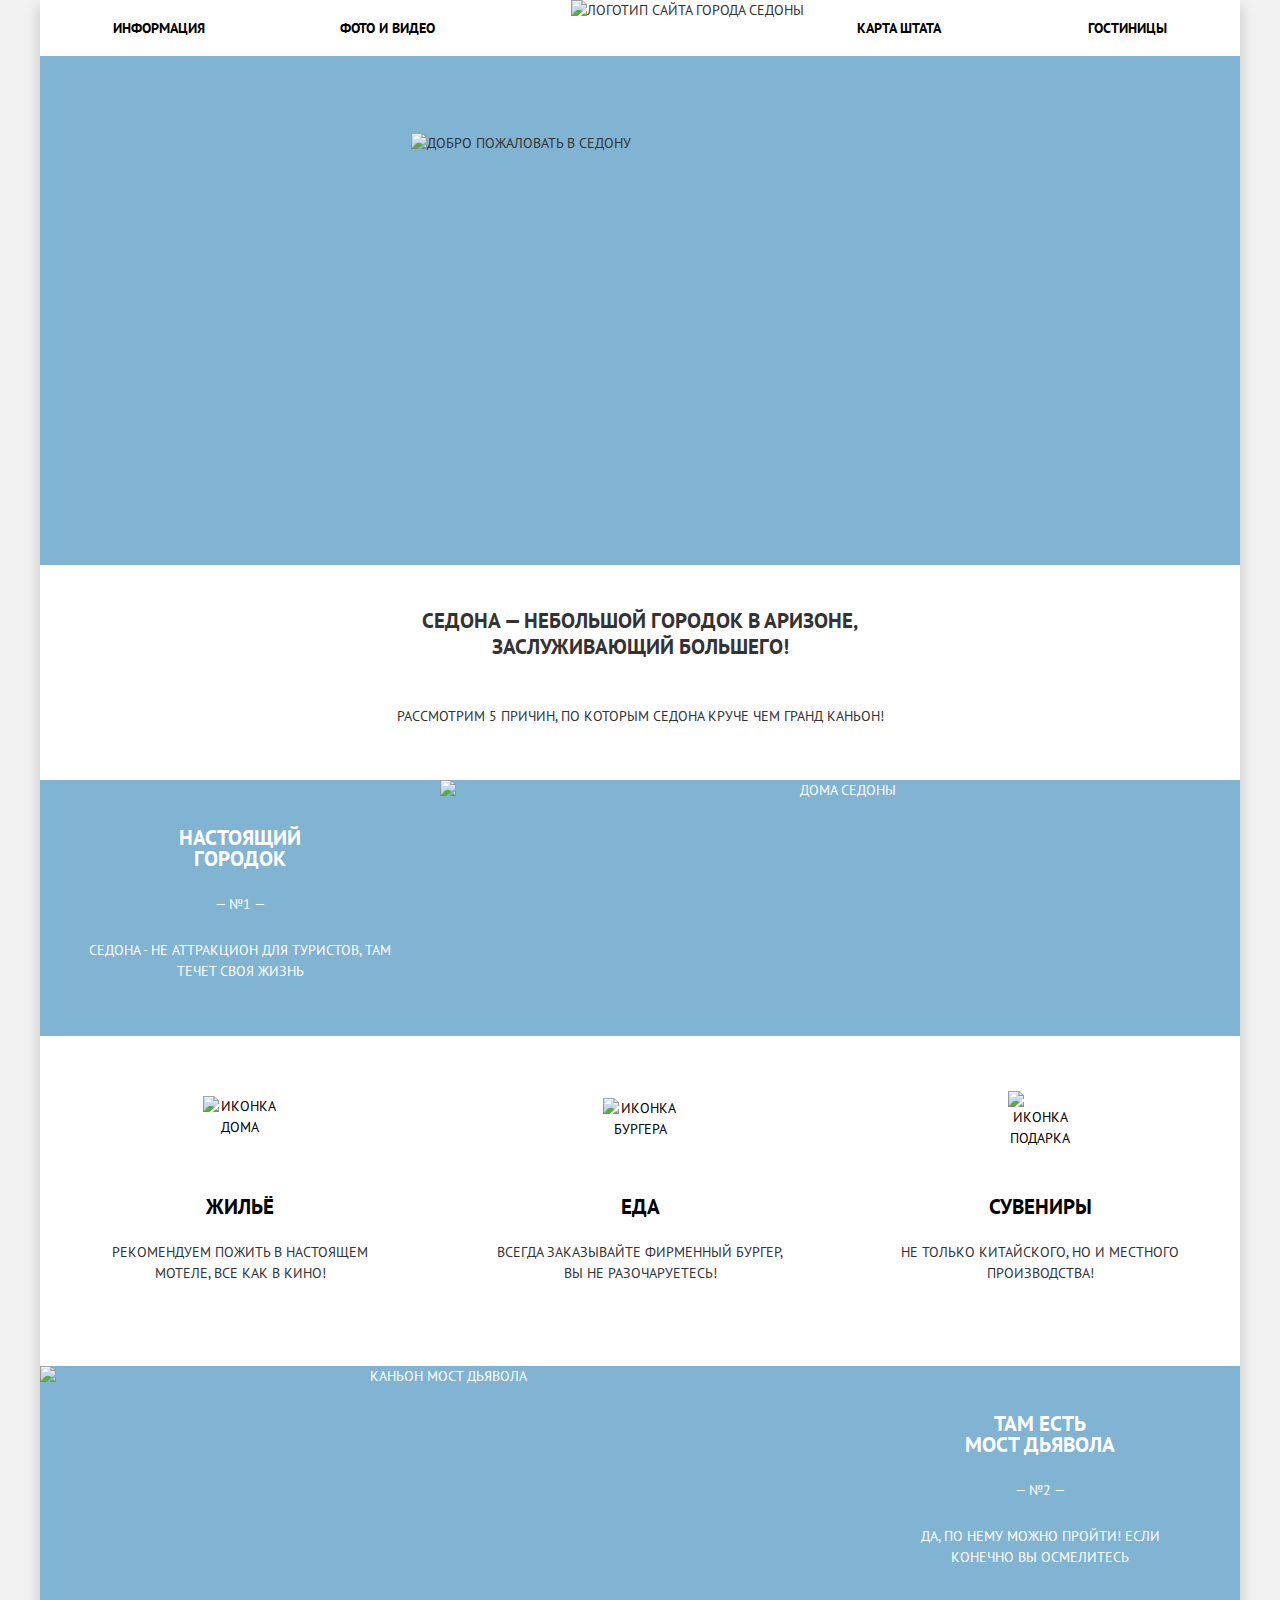
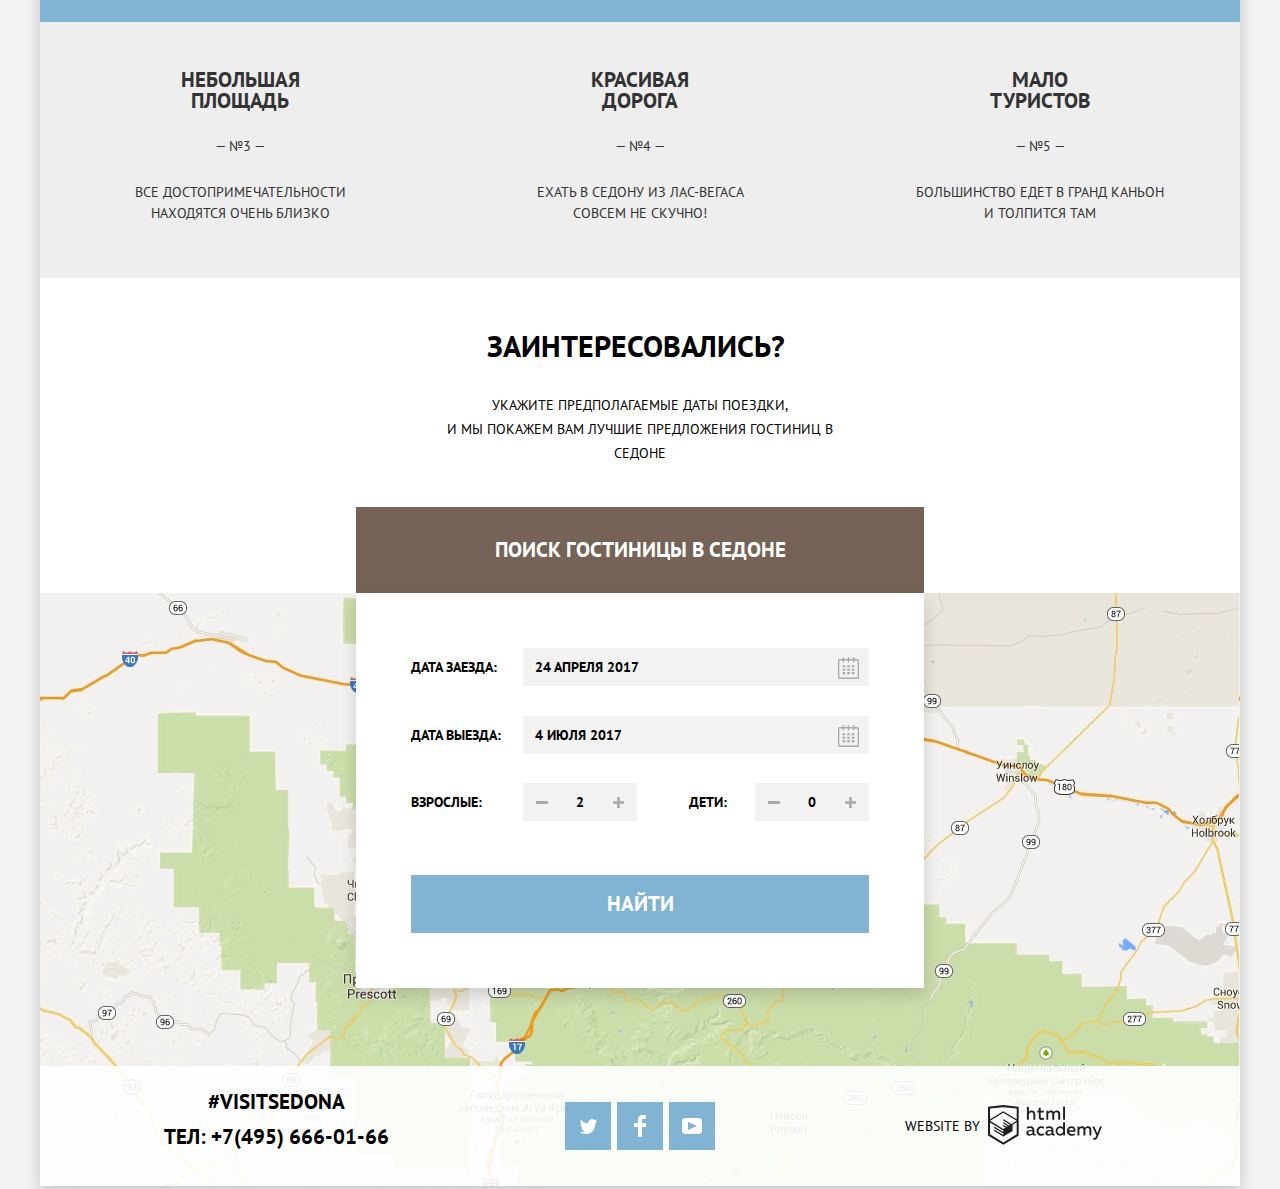
==== commit 994f1f3e: "убраны переносы строк" ====
--- a/index.html
+++ b/index.html
@@ -36,7 +36,7 @@
 
     <section class="features">
       <h2 class="visually-hidden">Преимущества</h2>
-      <p class="features-slogan">Седона &mdash; небольшой городок в Аризоне,<br> заслуживающий большего!</p>
+      <p class="features-slogan">Седона &mdash; небольшой городок в Аризоне, заслуживающий&nbsp;большего!</p>
       <p class="features-list-title">Рассмотрим 5 причин, по которым Седона круче чем Гранд Каньон!</p>
       <ol class="features-list">
         <li class="features-item image-item">
@@ -99,7 +99,7 @@
 
     <section class="hotel-appointment">
       <h2>Заинтересовались?</h2>
-      <p class="appointment-info">Укажите предполагаемые даты поездки,<br> и мы покажем вам лучшие предложения гостиниц
+      <p class="appointment-info">Укажите предполагаемые даты поездки, и&nbsp;мы&nbsp;покажем&nbsp;вам&nbsp;лучшие&nbsp;предложения гостиниц
         в Седоне</p>
       <div class="appointment-hotel-search">
         <div class="appointment-form-dropdown">
--- a/css/style.css
+++ b/css/style.css
@@ -231,7 +231,10 @@
 /* Features */
 
 .features-slogan {
+  width: 470px;
   margin-top: 43px;
+  margin-right: auto;
+  margin-left: auto;
   font-weight: 700;
   font-size: 21px;
   line-height: 26px;
@@ -478,9 +481,12 @@
 }
 
 .appointment-info {
+  width: 435px;
   font-weight: 400;
   font-size: 14px;
   margin-top: 35px;
+  margin-right: auto;
+  margin-left: auto;
   line-height: 24px;
 }
 
@@ -791,7 +797,7 @@
   background-image: url(../img/background/filter-background.jpg);
   background-repeat: no-repeat;
   width: 1200px;
-  height: 217px;
+  min-height: 217px;
   margin: 0;
   padding-top: 26px;
   -webkit-box-sizing: border-box;
@@ -868,6 +874,7 @@
   -webkit-box-direction: normal;
       -ms-flex-direction: column;
           flex-direction: column;
+  align-items: flex-end;
 }
 
 .checkbox-field label {
@@ -1025,15 +1032,19 @@
 }
 
 .coast-search-button {
-  width: 137px;
-  height: 36px;
+  min-width: 137px;
+  max-width: 317px;
+  min-height: 36px;
   font-family: inherit;
   color: var(--basic-white);
   text-transform: uppercase;
   border: 2px solid var(--basic-white);
   border-radius: 2px;
   background-color: transparent;
-  margin-left: 85px;
+  margin-right: 95px;
+  display: flex;
+  align-items: center;
+  justify-content: center;
 }
 
 .coast-search-button:hover {
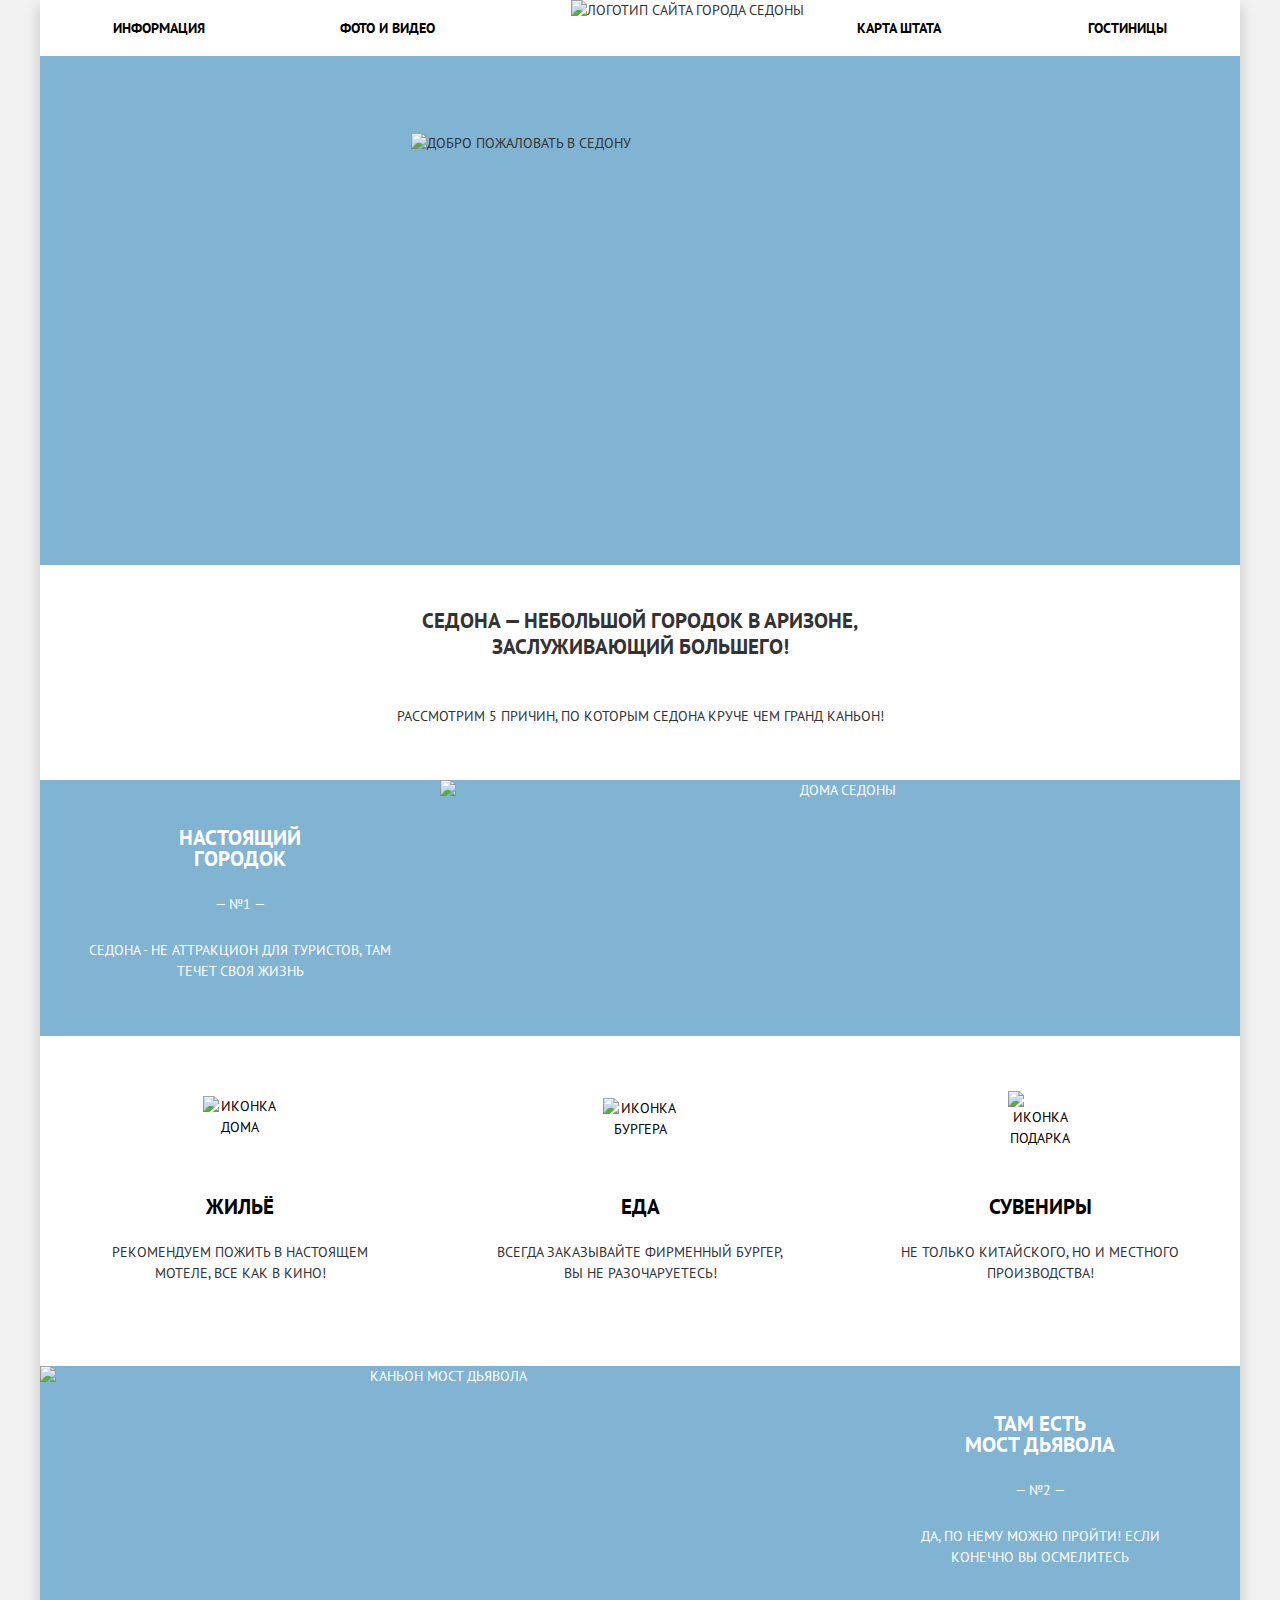
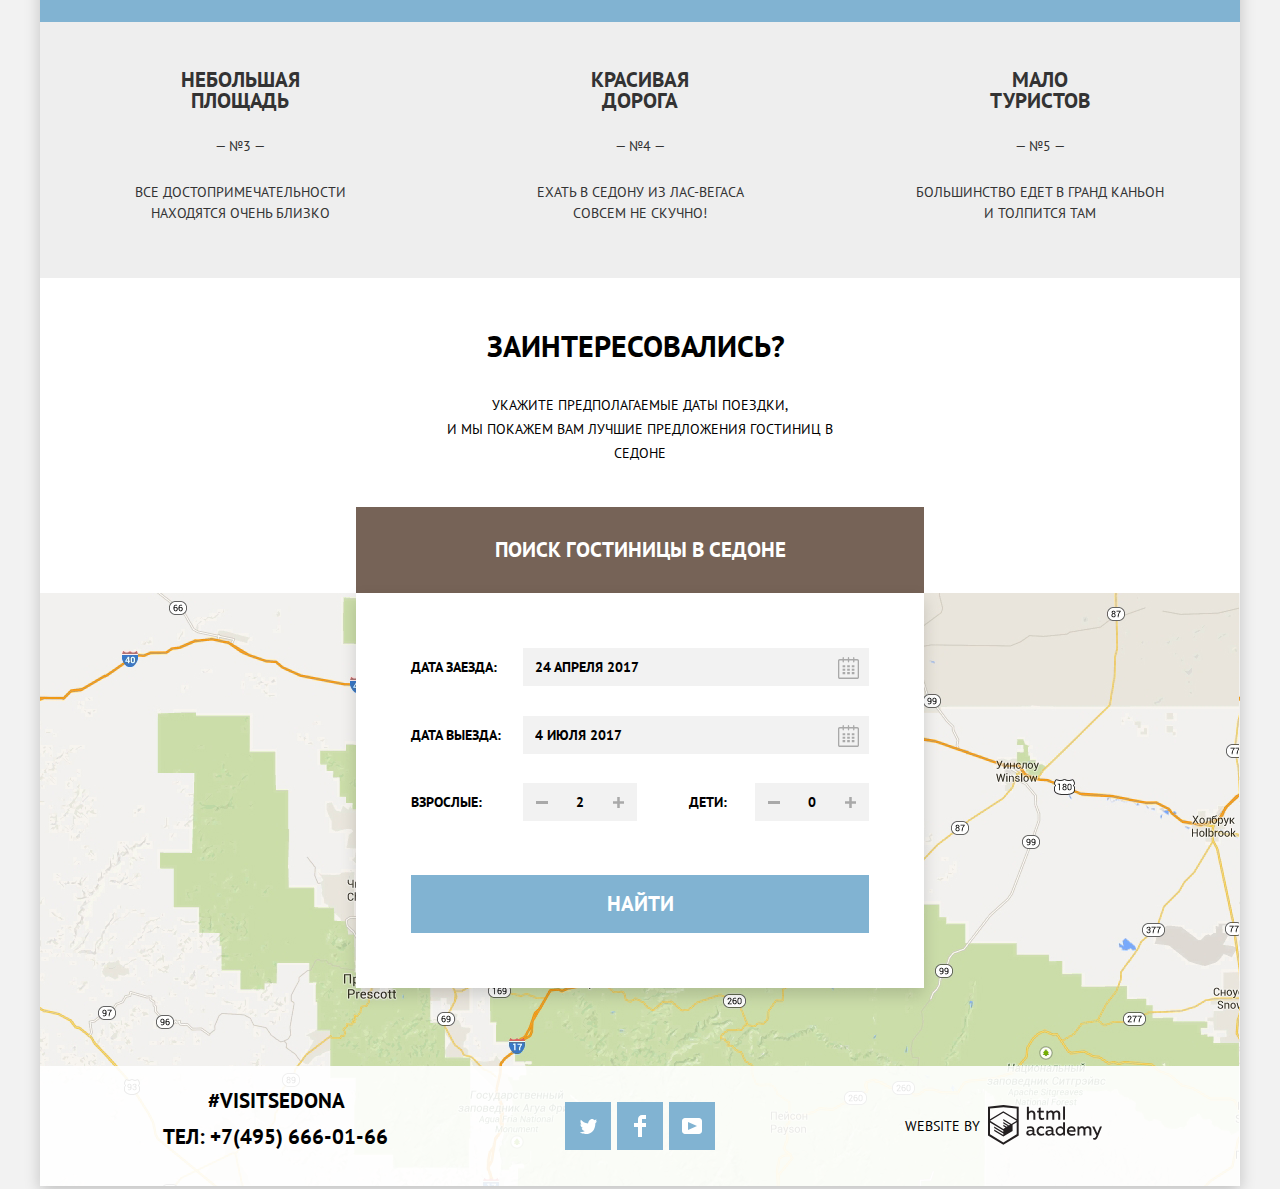
==== commit 92087c4c: "после валидатора, автопрефиксера и минимизатора" ====
--- a/index.html
+++ b/index.html
@@ -10,7 +10,7 @@
   <link rel="manifest" href="manifest.webmanifest">
   <link rel="stylesheet" href="https://fonts.googleapis.com/css2?family=PT+Sans:wght@400;700&display=swap">
   <link rel="stylesheet" href="css/normalize.css">
-  <link rel="stylesheet" href="css/style.css">
+  <link rel="stylesheet" href="css/style.min.css">
 </head>
 
 <body class="page-body">
@@ -99,12 +99,11 @@
 
     <section class="hotel-appointment">
       <h2>Заинтересовались?</h2>
-      <p class="appointment-info">Укажите предполагаемые даты поездки, и&nbsp;мы&nbsp;покажем&nbsp;вам&nbsp;лучшие&nbsp;предложения гостиниц
+      <p class="appointment-info">Укажите предполагаемые даты поездки,
+        и&nbsp;мы&nbsp;покажем&nbsp;вам&nbsp;лучшие&nbsp;предложения гостиниц
         в Седоне</p>
       <div class="appointment-hotel-search">
-        <div class="appointment-form-dropdown">
-          <a href="catalog.html">Поиск гостиницы в Седоне</a>
-        </div>
+        <a class="appointment-form-dropdown" href="catalog.html">Поиск гостиницы в Седоне</a>
         <form class="appointment-form" action="https://echo.htmlacademy.ru" method="post">
           <div class="appointment-items">
             <div class="appointment-item">
--- a/css/style.min.css
+++ b/css/style.min.css
@@ -0,0 +1 @@
+:root{--basic-white:#ffffff;--basic-light-blue:#81b3d2;--basic-mid-blue:#669ec0;--basic-dark-blue:#5496bd;--basic-light-grey:#f2f2f2;--basic-mid-grey:#eeeeee;--basic-dark-grey:#a9a9a9;--basic-light-brown:#766357;--basic-mid-brown:#604e43;--basic-dark-brown:#503e33;--basic-black:#000000;--basic-extra-dark:#333333;--special-light-grey:#cacaca;--special-dark-grey:#666666;--special-grey:#bdbbbc;--special-dark:#231f20;--special-dark-blue:#ebebeb;--special-mid-blue:#e5e5e5;--special-white:rgba(255, 255, 255, 0.9);--special-extra-grey:rgba(0, 1, 1, 0.2);--special-shadow-grey:rgba(0, 1, 1, 0.15);--special-very-light-grey:#ababab;--special-dark-white:rgba(255, 255, 255, 0.3)}.page-body{width:1200px;margin:0 auto;padding:0;font-family:"PT Sans",Arial,Helvetica,sans-serif;font-style:normal;font-size:14px;line-height:21px;font-weight:400;color:var(--basic-extra-dark);text-transform:uppercase;background-color:var(--basic-white);-webkit-box-shadow:0 5px 15px var(--special-extra-grey);box-shadow:0 5px 15px var(--special-extra-grey);min-height:100%;display:-ms-grid;display:grid;-ms-grid-rows:-webkit-min-content 1fr -webkit-min-content;-ms-grid-rows:min-content 1fr min-content;grid-template-rows:-webkit-min-content 1fr -webkit-min-content;grid-template-rows:min-content 1fr min-content;-ms-flex-line-pack:start;align-content:start}a{text-decoration:none}img{max-width:100%;height:auto}.visually-hidden{position:absolute;clip:rect(0 0 0 0);width:1px;height:1px;margin:-1px}.page{height:100%;background-color:var(--basic-light-grey)}.main-header{margin-bottom:0;position:relative}.main-header-logo{position:absolute;top:0;left:531px}.container{width:1200px;margin:0 auto;padding:0}.main-navigation{margin:0;padding:0;font-weight:700;font-size:14px;line-height:26px;color:var(--basic-black);background-color:transparent}.site-navigation{margin:auto 0;padding:0;min-height:56px;list-style:none;display:-ms-grid;display:grid;-ms-grid-columns:1fr 1fr 2fr 1fr 1fr;grid-template-columns:1fr 1fr 2fr 1fr 1fr;-webkit-box-align:center;-ms-flex-align:center;align-items:center}.site-navigation li:nth-child(4n+1){-ms-grid-column:1;-ms-grid-column-span:1;grid-column:1/2;padding-left:73px}.site-navigation li:nth-child(4n+2){-ms-grid-column:2;-ms-grid-column-span:1;grid-column:2/3;padding-left:100px}.site-navigation li:nth-child(4n+3),.site-navigation li:nth-child(4n+4){-ms-grid-column:4;-ms-grid-column-span:1;grid-column:4/5;text-align:right;padding-right:99px}.site-navigation li:nth-child(4n+4){-ms-grid-column:5;grid-column:5/6;padding-right:73px}.navigation-link{color:var(--basic-black)}.navigation-link:focus,.navigation-link:hover{color:var(--basic-light-blue)}.navigation-link:active,.sorting-type-link a{color:var(--basic-black);opacity:.3}.navigation-link-current{color:var(--basic-light-brown)}.welcome{height:509px;background-image:url(../img/background/background-welcome.jpg);background-color:var(--basic-light-blue);background-repeat:no-repeat;margin:0;padding-top:77px;-webkit-box-sizing:border-box;box-sizing:border-box;display:-webkit-box;display:-ms-flexbox;display:flex;-webkit-box-orient:vertical;-webkit-box-direction:normal;-ms-flex-direction:column;flex-direction:column;-webkit-box-pack:justify;-ms-flex-pack:justify;justify-content:space-between;-webkit-box-align:center;-ms-flex-align:center;align-items:center}.welcome-img{width:458px;height:352px;margin:0 auto}.welcome::after{content:url(../img/background/welcome-bottom-shape.png);height:57px;margin:0;padding:0}.features-list-title,.features-slogan{line-height:26px;text-align:center;margin-top:43px}.features-slogan{width:470px;margin-right:auto;margin-left:auto;font-weight:700;font-size:21px}.features-list-title{color:var(--basic-extra-dark);font-size:14px;margin-bottom:51px}.features-list,.tips-list{list-style:none;margin:0;padding:0}.features-list{display:-ms-grid;display:grid;-ms-grid-columns:1fr 1fr 1fr;grid-template-columns:1fr 1fr 1fr;-ms-grid-rows:-webkit-min-content 256px 256px;-ms-grid-rows:min-content 256px 256px;grid-template-rows:-webkit-min-content -webkit-min-content -webkit-min-content;grid-template-rows:min-content min-content min-content;-webkit-box-align:center;-ms-flex-align:center;align-items:center}.features-list>:nth-child(1){-ms-grid-row:1;-ms-grid-column:1}.features-list>:nth-child(2){-ms-grid-row:1;-ms-grid-column:2}.features-list>:nth-child(3){-ms-grid-row:1;-ms-grid-column:3}.features-list>:nth-child(4){-ms-grid-row:2;-ms-grid-column:1}.features-list>:nth-child(5){-ms-grid-row:2;-ms-grid-column:2}.features-list>:nth-child(6){-ms-grid-row:2;-ms-grid-column:3}.features-list>:nth-child(7){-ms-grid-row:3;-ms-grid-column:1}.features-list>:nth-child(8){-ms-grid-row:3;-ms-grid-column:2}.features-list>:nth-child(9){-ms-grid-row:3;-ms-grid-column:3}.image-item{grid-column:1/-1;width:1200px;min-height:256px;color:var(--basic-white);background-color:var(--basic-light-blue);margin:0;padding:0;display:-webkit-box;display:-ms-flexbox;display:flex;-ms-flex-wrap:wrap;flex-wrap:wrap;-webkit-box-align:center;-ms-flex-align:center;align-items:center}.card,.card h3,.card p{-webkit-box-sizing:border-box;box-sizing:border-box}.card{width:400px;padding:47px 49px 54px;display:-webkit-box;display:-ms-flexbox;display:flex;-webkit-box-orient:vertical;-webkit-box-direction:normal;-ms-flex-direction:column;flex-direction:column;-webkit-box-pack:center;-ms-flex-pack:center;justify-content:center}.card h3,.card p{margin-top:0;margin-bottom:25px}.card p{margin-top:25px;margin-bottom:0}.card-img-to-left,.tips-item img{-webkit-box-ordinal-group:0;-ms-flex-order:-1;order:-1}.features-item,.tips-item{font-weight:400;font-size:14px;line-height:21px;text-align:center}.features-item h3,.tips-item h3{width:155px;margin-left:auto;margin-right:auto;font-weight:700;font-size:21px;line-height:21px}.no-image-item{width:400px;min-height:256px;-webkit-box-sizing:border-box;box-sizing:border-box;background-color:var(--basic-mid-grey)}.no-image-item .card{padding-left:69px;padding-right:69px}.tips-list{display:-ms-grid;display:grid;-ms-grid-columns:1fr 1fr 1fr;grid-template-columns:1fr 1fr 1fr}.tips-item,.tips-item h3{-webkit-box-sizing:border-box;box-sizing:border-box}.tips-item{min-height:330px;width:400px;color:var(--basic-black);background-color:var(--basic-white);padding-right:50px;padding-left:50px;padding-bottom:68px;display:-webkit-box;display:-ms-flexbox;display:flex;-webkit-box-orient:vertical;-webkit-box-direction:normal;-ms-flex-direction:column;flex-direction:column;-webkit-box-pack:end;-ms-flex-pack:end;justify-content:flex-end;-webkit-box-align:center;-ms-flex-align:center;align-items:center}.tips-item h3{margin-top:28px;margin-bottom:25px}.tips-item p{color:var(--basic-extra-dark);margin-top:0}.hotel-appointment{font-weight:700;font-size:14px;line-height:24px;color:var(--basic-black);text-align:center;margin-top:56px}.hotel-appointment h2{font-size:30px;line-height:24px;padding-right:9px}.appointment-info{width:435px;font-weight:400;font-size:14px;margin-top:35px;margin-right:auto;margin-left:auto;line-height:24px}.appointment-hotel-search{margin-top:42px;margin-left:auto;margin-right:auto;padding:0;width:568px;position:relative;display:-webkit-box;display:-ms-flexbox;display:flex;-webkit-box-orient:vertical;-webkit-box-direction:normal;-ms-flex-direction:column;flex-direction:column}.appointment-form-dropdown{color:var(--basic-white);background-color:var(--basic-light-brown);height:86px;font-size:21px;display:-webkit-box;display:-ms-flexbox;display:flex;-webkit-box-pack:center;-ms-flex-pack:center;justify-content:center;-webkit-box-align:center;-ms-flex-align:center;align-items:center}.appointment-form-dropdown:focus,.appointment-form-dropdown:hover{background-color:var(--basic-mid-brown)}.appointment-form-dropdown:active{color:var(--special-dark-white);background-color:var(--basic-dark-brown)}.appointment-form{min-height:395px;-webkit-box-sizing:border-box;box-sizing:border-box;margin:0;padding:55px;position:absolute;top:100%;background-color:var(--basic-white);-webkit-box-shadow:0 7px 15px var(--special-shadow-grey);box-shadow:0 7px 15px var(--special-shadow-grey);-webkit-box-orient:vertical;-webkit-box-direction:normal;-ms-flex-direction:column;flex-direction:column}.appointment-form,.appointment-item,.appointment-items{display:-webkit-box;display:-ms-flexbox;display:flex;-webkit-box-pack:justify;-ms-flex-pack:justify;justify-content:space-between}.appointment-items{min-height:173px;-webkit-box-orient:vertical;-webkit-box-direction:normal;-ms-flex-direction:column;flex-direction:column}.appointment-item{position:relative;-webkit-box-align:center;-ms-flex-align:center;align-items:center}.appointment--date-input{margin:0;padding:0}.appointment-input{font-family:inherit;font-size:inherit;font-weight:inherit;text-transform:uppercase;color:var(--basic-black);background-color:var(--basic-light-grey);width:346px;height:38px;padding-left:12px;-webkit-box-sizing:border-box;box-sizing:border-box;border:0;outline:0}.appointment-input::-webkit-input-placeholder{color:var(--basic-black);opacity:1}.appointment-input::-moz-placeholder{color:var(--basic-black);opacity:1}.appointment-input:-moz-placeholder{color:var(--basic-black);opacity:1}.appointment-input:-ms-input-placeholder{color:var(--basic-black);opacity:1}.appointment-input:hover{background-color:var(--special-dark-blue)}.appointment-input:focus{background-color:var(--basic-white);border:2px solid var(--special-mid-blue);padding-left:10px}.calendar-icon{position:absolute;top:8px;right:10px;margin:0;padding:0;border:0;background-color:transparent}.calendar-icon:focus path,.calendar-icon:hover path{fill:var(--basic-black)}.calendar-icon:active path{fill:var(--basic-light-blue)}.half-item,.half-items{display:-webkit-box;display:-ms-flexbox;display:flex;-webkit-box-pack:justify;-ms-flex-pack:justify;justify-content:space-between;-webkit-box-align:center;-ms-flex-align:center;align-items:center}.half-item{width:226px}.half-item-to-right{-webkit-box-pack:end;-ms-flex-pack:end;justify-content:flex-end}.half-item-to-right label{margin-right:28px}input[type=number]{-webkit-appearance:textfield;-moz-appearance:textfield;appearance:textfield}input[type=number]::-webkit-inner-spin-button,input[type=number]::-webkit-outer-spin-button{-webkit-appearance:none}.number-counter{display:-webkit-box;display:-ms-flexbox;display:flex}.number-input{padding:0;border:0;background:var(--basic-light-grey);height:38px;width:38px;text-align:center;font-size:14px;font-weight:700}.number-input-button{cursor:pointer;display:-webkit-box;display:-ms-flexbox;display:flex;-webkit-box-pack:center;-ms-flex-pack:center;justify-content:center;-webkit-box-align:center;-ms-flex-align:center;align-items:center}.number-input-button:focus path,.number-input-button:focus rect,.number-input-button:hover path,.number-input-button:hover rect{fill:var(--basic-black)}.number-input-button:active path,.number-input-button:active rect{fill:var(--basic-light-blue)}.find-button{height:58px;width:458px;font-weight:700;font-size:21px;line-height:26px;color:var(--basic-white);text-transform:uppercase;border:0;background-color:var(--basic-light-blue)}.find-button:focus,.find-button:hover{background-color:var(--basic-mid-blue)}.find-button:active{background-color:var(--basic-dark-blue)}.find-button:active span{opacity:.3}.main-map{width:1200px;height:593px;background-color:var(--basic-dark-grey);background-image:url(../img/background/map.jpg)}.hotel-search-section{background-color:var(--basic-light-blue);background-image:url(../img/background/filter-background.jpg);background-repeat:no-repeat;width:1200px;min-height:217px;margin:0;padding-top:26px;-webkit-box-sizing:border-box;box-sizing:border-box;color:var(--basic-white)}.hotel-search-form{display:-ms-grid;display:grid;-ms-grid-columns:73px -webkit-max-content 117px -webkit-max-content 1fr -webkit-max-content 73px;-ms-grid-columns:73px max-content 117px max-content 1fr max-content 73px;grid-template-columns:73px -webkit-max-content 117px -webkit-max-content 1fr -webkit-max-content 73px;grid-template-columns:73px max-content 117px max-content 1fr max-content 73px}.coast-search-field,.hotel-type,.infrastructure{border:0;padding:0;margin:0}.checkbox-subtitle,.search-form-subtitle{font-size:16px;font-weight:700;margin-bottom:11px}.checkbox-subtitle{margin-bottom:25px}.search-form-checkbox{margin-bottom:25px}.coast-per-day,.hotel-type,.infrastructure{-ms-grid-column:2;-ms-grid-column-span:1;grid-column:2/3;display:-webkit-box;display:-ms-flexbox;display:flex;-webkit-box-orient:vertical;-webkit-box-direction:normal;-ms-flex-direction:column;flex-direction:column}.coast-per-day,.hotel-type{-ms-grid-column:4;grid-column:4/5}.coast-per-day{-ms-grid-column:6;grid-column:6/7;-webkit-box-align:end;-ms-flex-align:end;align-items:flex-end}.checkbox-field label{position:relative;display:block;cursor:pointer;-webkit-user-select:none;-moz-user-select:none;-ms-user-select:none;user-select:none;padding-left:40px;padding-bottom:25px}.visually-hidden.search-form-checkbox:focus-visible+label::before{outline:2px solid var(--basic-black);outline-offset:2px}.search-form-checkbox+label::before{content:"";position:absolute;height:23px;width:23px;left:0;top:-1px;background-image:url(../img/icons/checkbox-shape.svg)}.search-form-checkbox:checked+label::before{content:"";position:absolute;height:23px;width:23px;left:0;top:-1px;background-image:url(../img/icons/checkbox-checked-shape.svg)}.search-form-checkbox:checked+label::after{content:"";position:absolute;height:17px;width:22px;left:4px;top:0;background-image:url(../img/icons/check-sign.svg)}.search-form-checkbox:disabled+label::before{content:"";position:absolute;height:23px;width:23px;left:0;top:-1px;background-image:url(../img/icons/checkbox-disable-shape.svg)}.search-form-checkbox:checked:disabled+label::before{content:"";position:absolute;height:23px;width:23px;left:0;top:-1px;background-image:url(../img/icons/checkbox-checked-disable-shape.svg)}.search-form-checkbox:checked:disabled+label::after{content:"";position:absolute;height:17px;width:22px;left:4px;top:0;background-image:url(../img/icons/check-sign-disabled.svg)}.price-controls{width:313px;height:32px;position:relative;background-color:transparent;border:2px solid var(--basic-white);border-radius:2px;display:-webkit-box;display:-ms-flexbox;display:flex;-ms-flex-pack:distribute;justify-content:space-around;-webkit-box-align:center;-ms-flex-align:center;align-items:center}.price-controls:before{content:"";width:2px;height:22px;background:var(--basic-white);position:absolute;left:157px}.max-price,.min-price{padding-left:15px;-webkit-box-sizing:border-box;box-sizing:border-box}.range-controls{width:316px;height:35px;position:relative;padding-top:20px}.range-controls .bar,.range-controls .scale{height:2px;background-color:var(--basic-white)}.range-controls .scale{opacity:.3}.range-controls .bar{position:absolute;top:20px;width:80%}.range-controls .toggle{position:absolute;left:0;top:11px;width:4px;height:4px;padding:0;background-color:var(--special-very-light-grey);border:8px solid var(--basic-white);border-radius:50%;-webkit-box-shadow:0 2px 0 0 var(--special-very-light-grey);box-shadow:0 2px 0 0 var(--special-very-light-grey);cursor:pointer}.range-controls .toggle-max{left:252px}.coast-search-button{min-width:137px;max-width:317px;min-height:36px;font-family:inherit;color:var(--basic-white);text-transform:uppercase;border:2px solid var(--basic-white);border-radius:2px;background-color:transparent;margin-right:95px;display:-webkit-box;display:-ms-flexbox;display:flex;-webkit-box-align:center;-ms-flex-align:center;align-items:center;-webkit-box-pack:center;-ms-flex-pack:center;justify-content:center}.coast-search-button:hover{color:var(--basic-black);background-color:var(--basic-white)}.toggle:hover{-webkit-transform:scale(1.2);-ms-transform:scale(1.2);transform:scale(1.2);-webkit-transition:-webkit-transform .2s;-o-transition:transform .2s;transition:transform .2s;transition:transform .2s,-webkit-transform .2s}.search-results-header,.sorting-type{-webkit-box-align:start;-ms-flex-align:start;align-items:flex-start}.search-results-header{color:var(--basic-black);font-size:21px;line-height:26px;font-weight:700;height:86px;margin:0;padding:0;border-bottom:1px solid var(--special-mid-blue);display:-ms-grid;display:grid;-ms-grid-columns:73px 135px 29px 1fr -webkit-max-content 73px;-ms-grid-columns:73px 135px 29px 1fr max-content 73px;grid-template-columns:73px 135px 29px 1fr -webkit-max-content 73px;grid-template-columns:73px 135px 29px 1fr max-content 73px}.search-results-header p{-ms-grid-column:2;-ms-grid-column-span:1;grid-column:2/3;-ms-grid-row-align:center;align-self:center}.sorting-type{font-size:12px;line-height:18px;font-weight:400;margin-top:31px;-ms-grid-column:4;-ms-grid-column-span:1;grid-column:4/5;display:-webkit-box;display:-ms-flexbox;display:flex}.sorting-type-list{list-style:none;padding:0}.results-sort-list,.search-results-list{list-style:none;margin:0;padding:0}.results-sort-list,.sorting-type-list{display:-webkit-box;display:-ms-flexbox;display:flex}.sorting-type-list{margin:0 0 0 7px;-webkit-box-align:start;-ms-flex-align:start;align-items:flex-start;-ms-flex-wrap:wrap;flex-wrap:wrap}.results-sort-list{-ms-grid-column:5;-ms-grid-column-span:1;grid-column:5/6;align-self:center}.sorting-type-link{margin-left:32px;border-bottom:1px dashed var(--basic-light-blue)}.sorting-type-list li:nth-child(odd){margin-top:1px;margin-left:33px}.sorting-type-link a:focus,.sorting-type-link a:hover{color:var(--basic-light-blue);opacity:1}.sorting-link-current,.sorting-type-link:active{border-bottom:none}.sorting-type-link a:active{color:var(--basic-black);opacity:1}.sorting-link-current a{color:var(--basic-light-blue);opacity:1}.results-sort-item{margin-left:12px}.results-sort-link path{fill:var(--special-light-grey)}.results-sort-link:focus path,.results-sort-link:hover path{fill:var(--basic-black)}.results-sort-link-current path,.results-sort-link:active path{fill:var(--basic-light-blue)}.search-results-list{display:-webkit-box;display:-ms-flexbox;display:flex;-webkit-box-orient:vertical;-webkit-box-direction:normal;-ms-flex-direction:column;flex-direction:column}.search-results-item{margin:0;padding:0 73px;height:150px;grid-column:2/-2;display:-ms-grid;display:grid;-ms-grid-columns:min-content 29px 1fr 29px min-content;grid-template-columns:-webkit-min-content 29px 1fr 29px -webkit-min-content;grid-template-columns:min-content 29px 1fr 29px min-content;-webkit-box-align:center;-ms-flex-align:center;align-items:center;border-bottom:1px solid var(--special-mid-blue)}.item-results-img{background-color:var(--basic-light-blue);min-width:135px;-ms-grid-column:1;-ms-grid-column-span:1;grid-column:1/2}.card-info{-ms-grid-column:3;-ms-grid-column-span:1;grid-column:3/4;display:-ms-grid;display:grid;grid-template-areas:"title title title" "type coast ." "info booking .";-webkit-column-gap:6px;-moz-column-gap:6px;column-gap:6px;margin-top:24px;margin-bottom:30px;-ms-grid-columns:-webkit-min-content 6px -webkit-min-content 6px 1fr;-ms-grid-columns:min-content 6px min-content 6px 1fr;grid-template-columns:-webkit-min-content -webkit-min-content 1fr;grid-template-columns:min-content min-content 1fr;-ms-grid-rows:auto auto auto;grid-template-rows:auto auto auto}.info-hotel-title,.rating-info{display:-webkit-box;display:-ms-flexbox;display:flex}.rating-info{min-height:150px;min-width:110px;-ms-grid-column:5;-ms-grid-column-span:1;grid-column:5/6;-ms-flex-wrap:wrap;flex-wrap:wrap;-webkit-box-pack:end;-ms-flex-pack:end;justify-content:flex-end;-ms-flex-line-pack:justify;align-content:space-between}.info-hotel-title{-ms-grid-row:1;-ms-grid-column:1;-ms-grid-column-span:5;font-size:21px;line-height:26px;font-weight:700;color:var(--basic-black);grid-area:title;padding:0;margin:0 0 7px}.info-hotel-link{color:inherit}.info-hotel-link:focus,.info-hotel-link:hover{color:var(--basic-light-blue)}.info-hotel-link:active{color:var(--basic-black);opacity:.3}.info-hotel-coast,.info-hotel-type{-ms-grid-row:2;-ms-grid-column:1;grid-area:type;margin-top:0;margin-bottom:16px;padding:0}.info-hotel-coast{-ms-grid-column:3;grid-area:coast}.booking-button,.more-info-button{-ms-grid-row:3;-ms-grid-column:1;padding:0 5px;-webkit-box-sizing:border-box;box-sizing:border-box;color:var(--basic-white);font-weight:700;background-color:var(--basic-light-blue);min-width:110px;min-height:27px;grid-area:info;display:-webkit-box;display:-ms-flexbox;display:flex;-webkit-box-pack:center;-ms-flex-pack:center;justify-content:center;-webkit-box-align:center;-ms-flex-align:center;align-items:center}.booking-button{-ms-grid-column:3;background-color:var(--basic-light-brown);min-width:142px;grid-area:booking}.more-info-button:focus,.more-info-button:hover{background-color:var(--basic-mid-blue)}.more-info-button:active{color:var(--special-dark-white);background-color:var(--basic-dark-blue)}.booking-button:focus,.booking-button:hover{background-color:var(--basic-mid-brown)}.booking-button:active{color:var(--special-dark-white);background-color:var(--basic-dark-brown)}.item-results-stars{display:inline-block;vertical-align:middle;height:17px;margin-top:29px;margin-right:-1px;background-image:url(../img/icons/star-shape.svg);background-repeat:space}.stars-1{width:18px}.stars-2{width:calc(18px*2 + 6px)}.stars-3{width:calc(18px*3 + 12px)}.stars-4{width:calc(18px*4 + 18px)}.stars-5{width:calc(18px*5 + 24px)}.item-results-rating{color:var(--special-dark-grey);background-color:var(--basic-light-grey);min-width:110px;min-height:27px;margin-bottom:30px;padding:0 5px;-webkit-box-sizing:border-box;box-sizing:border-box;display:-webkit-box;display:-ms-flexbox;display:flex;-webkit-box-pack:center;-ms-flex-pack:center;justify-content:center;-webkit-box-align:center;-ms-flex-align:center;align-items:center}.index-footer{margin-top:-120px;z-index:20}.main-footer{color:var(--basic-black);background-color:var(--special-white);min-height:120px;display:-ms-grid;display:grid;-ms-grid-columns:73px 327px 400px 327px 73px;grid-template-columns:73px 327px 400px 327px 73px;-ms-grid-rows:-webkit-min-content;-ms-grid-rows:min-content;grid-template-rows:-webkit-min-content;grid-template-rows:min-content;-ms-flex-line-pack:center;align-content:center}.main-footer>:nth-child(1){-ms-grid-row:1;-ms-grid-column:1}.main-footer>:nth-child(2){-ms-grid-row:1;-ms-grid-column:2}.main-footer>:nth-child(3){-ms-grid-row:1;-ms-grid-column:3}.main-footer>:nth-child(4){-ms-grid-row:1;-ms-grid-column:4}.main-footer>:nth-child(5){-ms-grid-row:1;-ms-grid-column:5}.footer-contacts{font-size:21px;line-height:26px;font-weight:700;-ms-grid-column:2;-ms-grid-column-span:1;grid-column:2/3;display:-webkit-box;display:-ms-flexbox;display:flex;-webkit-box-orient:vertical;-webkit-box-direction:normal;-ms-flex-direction:column;flex-direction:column;-webkit-box-pack:justify;-ms-flex-pack:justify;justify-content:flex-start;-webkit-box-align:center;-ms-flex-align:center;align-items:center}.footer-hashtag-link{margin-bottom:10px;text-align:center}.footer-phone,.footer-phone-link{display:-webkit-box;display:-ms-flexbox;display:flex}.footer-phone-link{color:inherit;padding-left:5px;-ms-flex-wrap:wrap;flex-wrap:wrap;width:180px}.footer-social{list-style:none;margin:0;padding:0;-ms-grid-column:3;-ms-grid-column-span:1;grid-column:3/4}.footer-social li{margin:0 3px;height:48px;width:46px}.footer-copyright,.footer-social,.social-button{display:-webkit-box;display:-ms-flexbox;display:flex;-webkit-box-pack:center;-ms-flex-pack:center;justify-content:center;-webkit-box-align:center;-ms-flex-align:center;align-items:center}.footer-copyright{-ms-grid-column:4;-ms-grid-column-span:1;grid-column:4/5}.footer-social ul{list-style:none}.social-button svg{fill:var(--basic-white)}.social-button{background-color:var(--basic-light-blue);width:46px;height:48px}.social-button:focus,.social-button:hover{background-color:var(--basic-mid-blue)}.social-button:active path{background-color:var(--basic-dark-blue);opacity:.3}.copyright-button{fill:var(--special-dark);margin-top:2px;margin-left:8px}.copyright-button:focus path,.copyright-button:hover path{fill:var(--basic-light-blue)}.copyright-button:active path{fill:var(--special-grey)}
